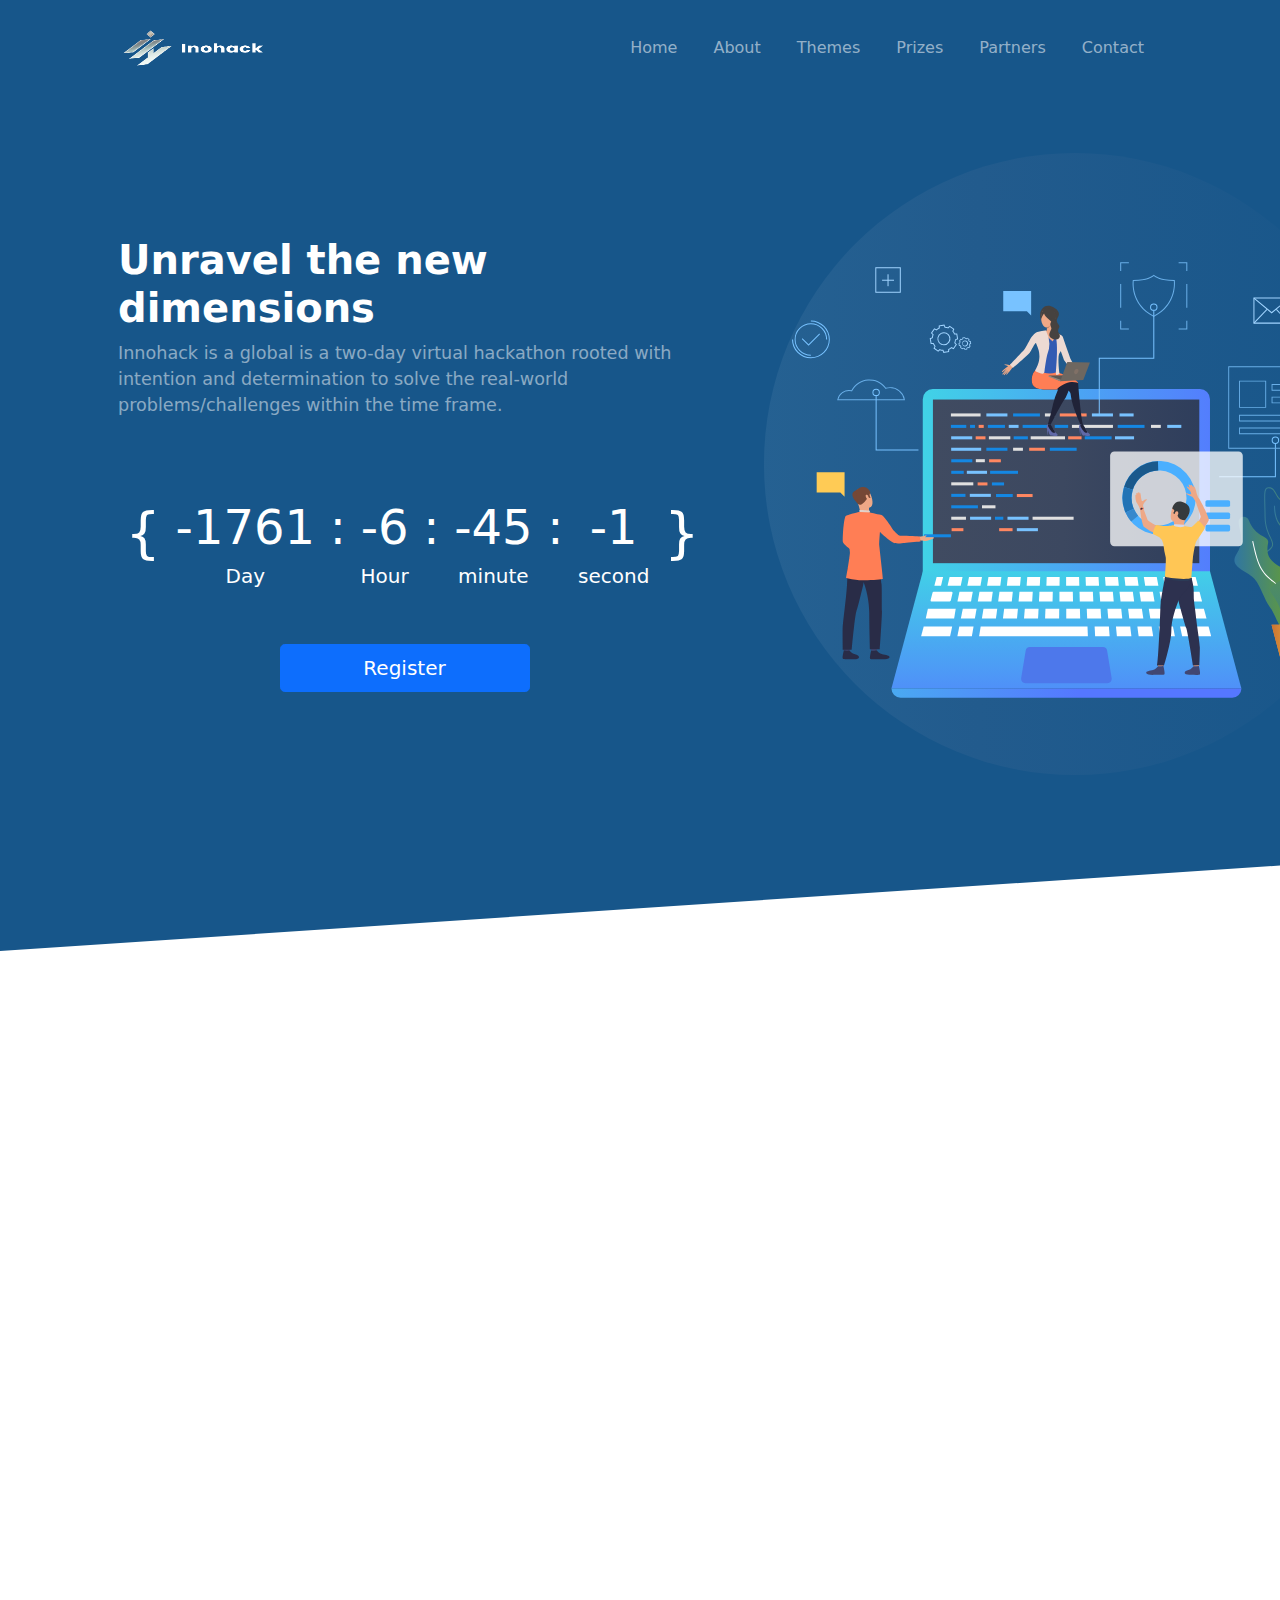
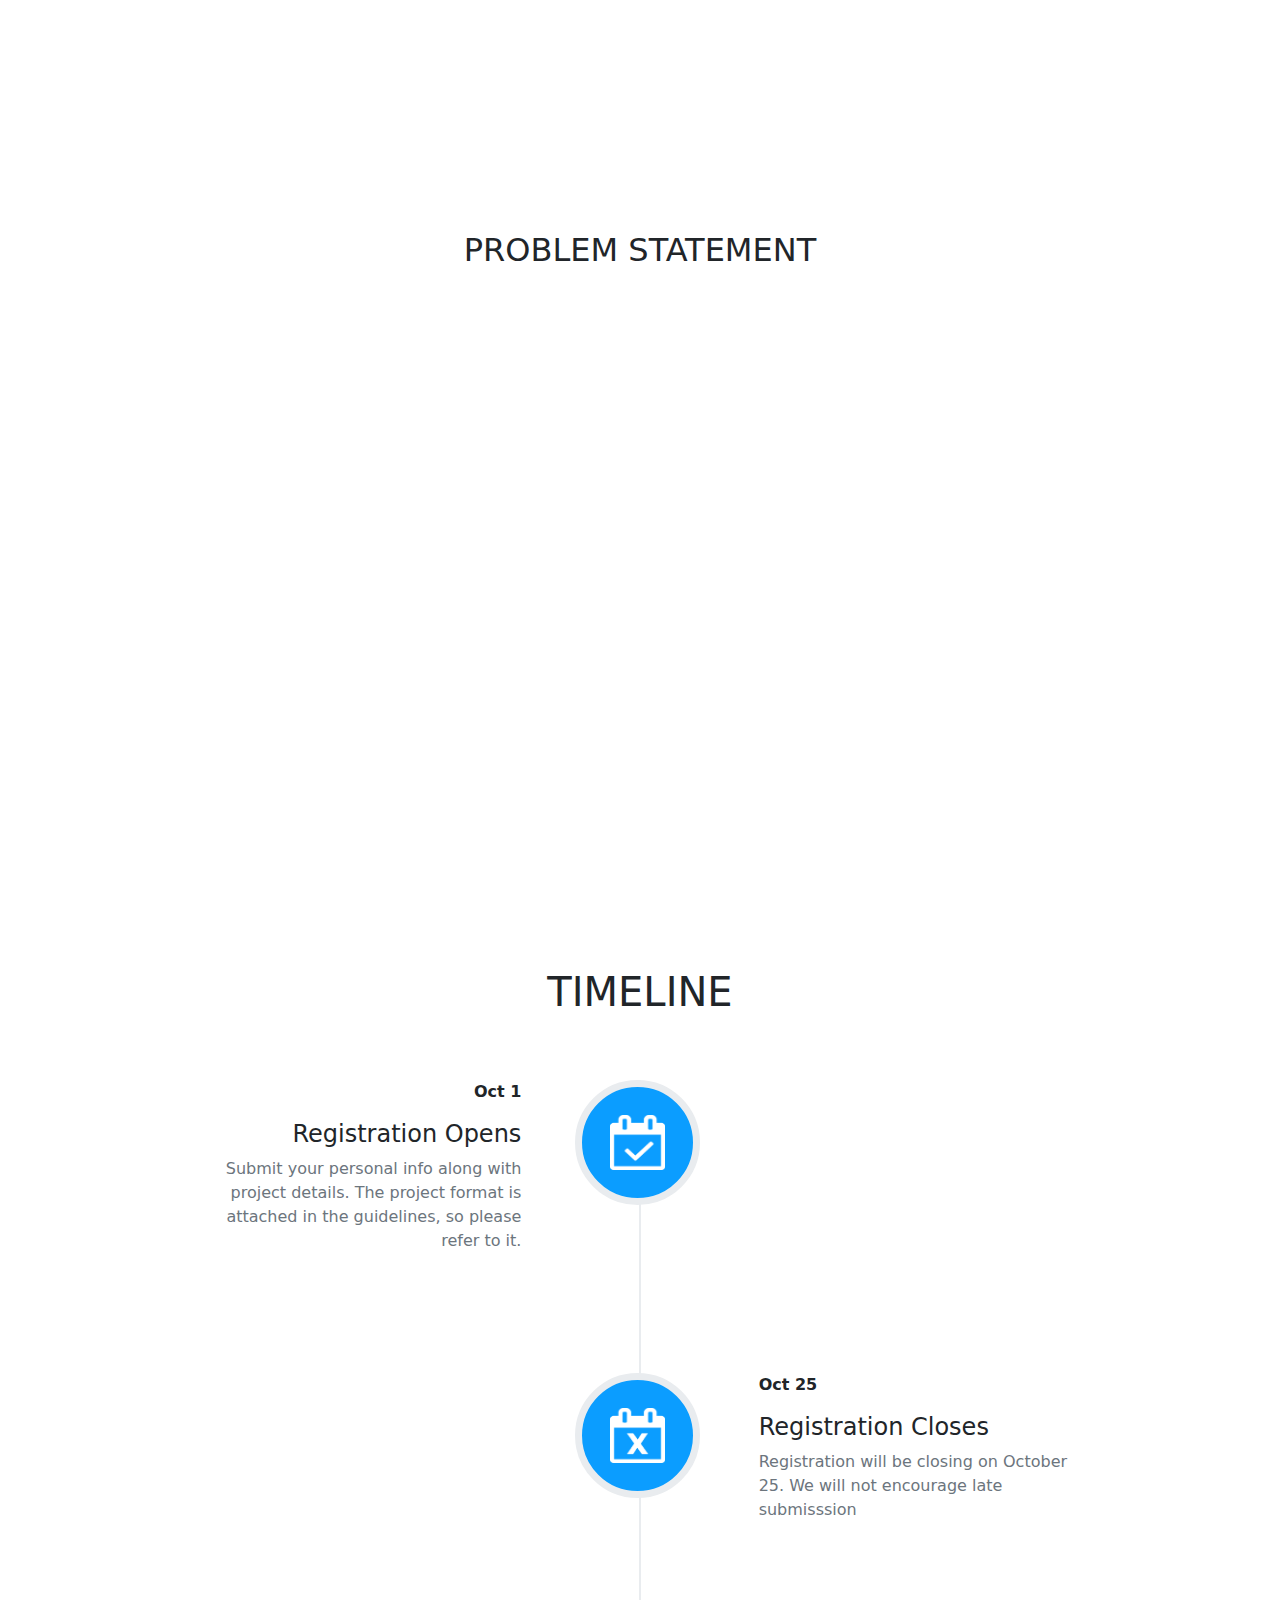
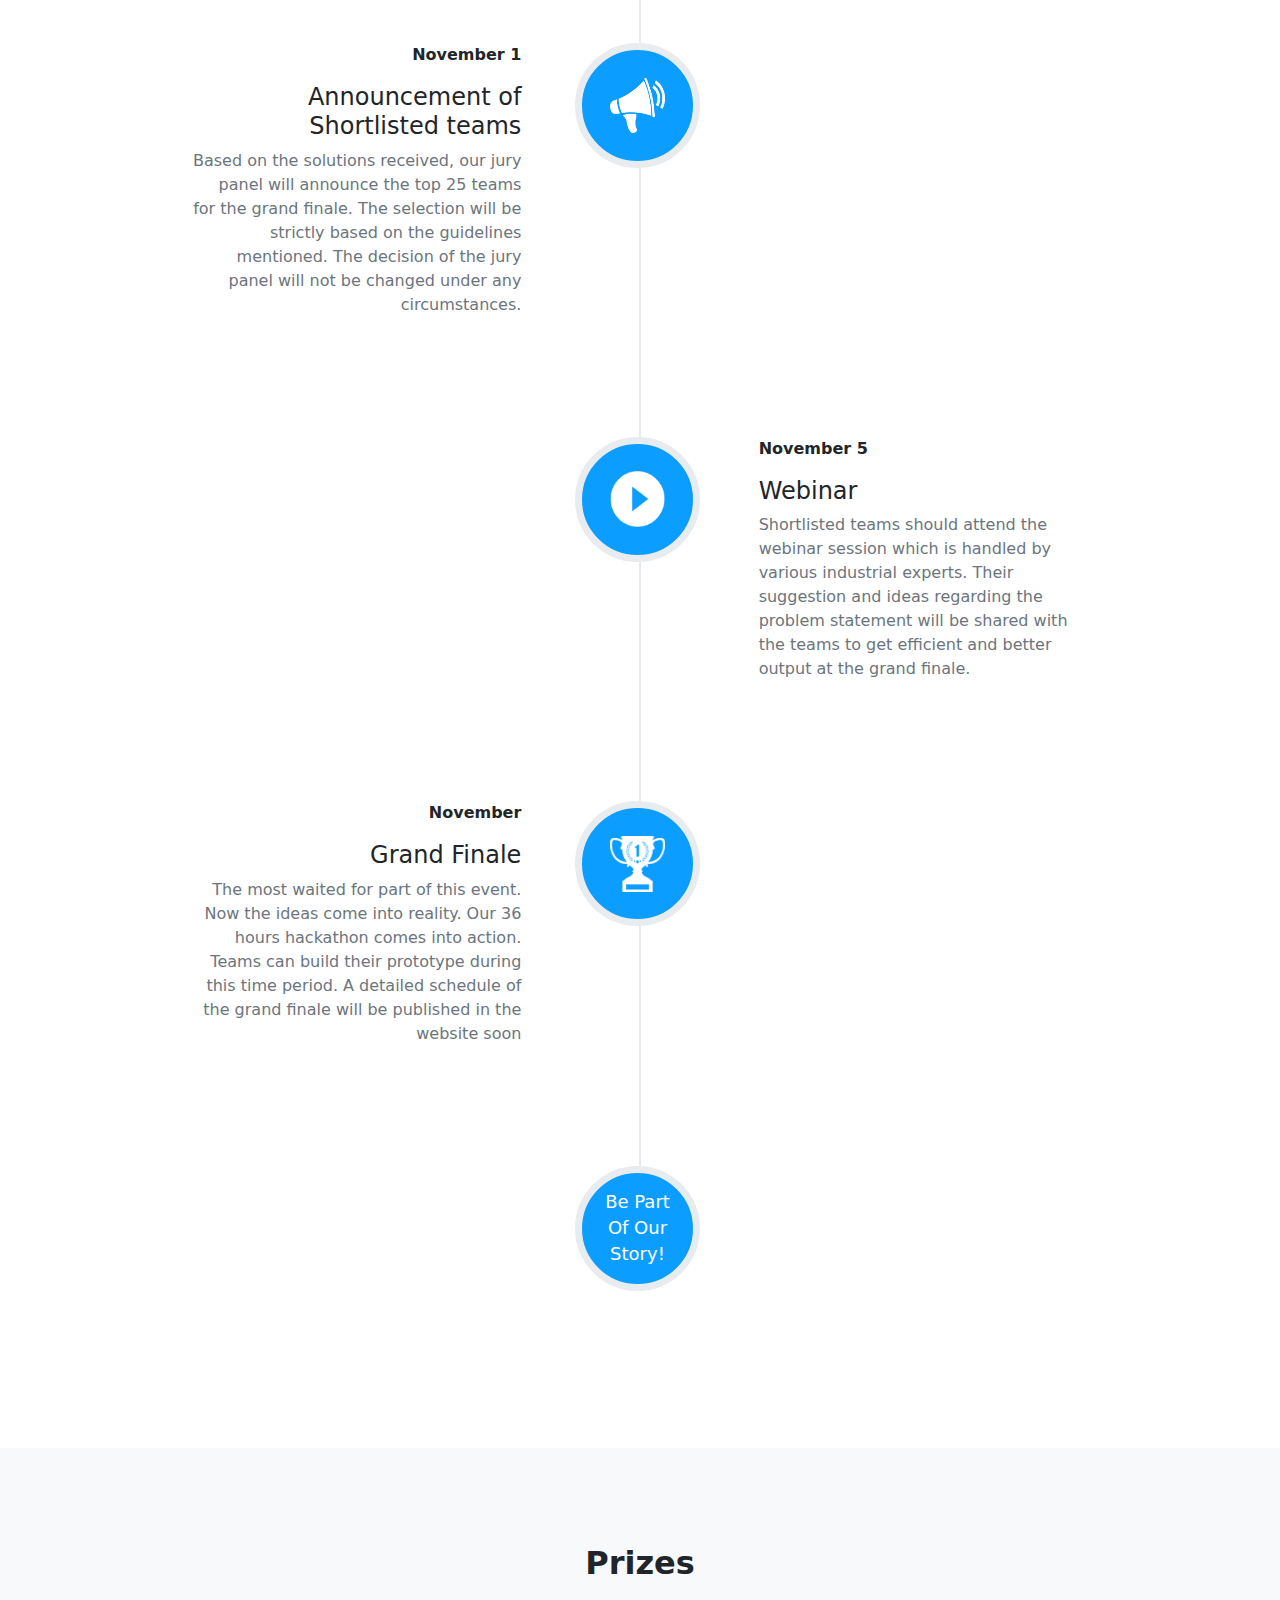
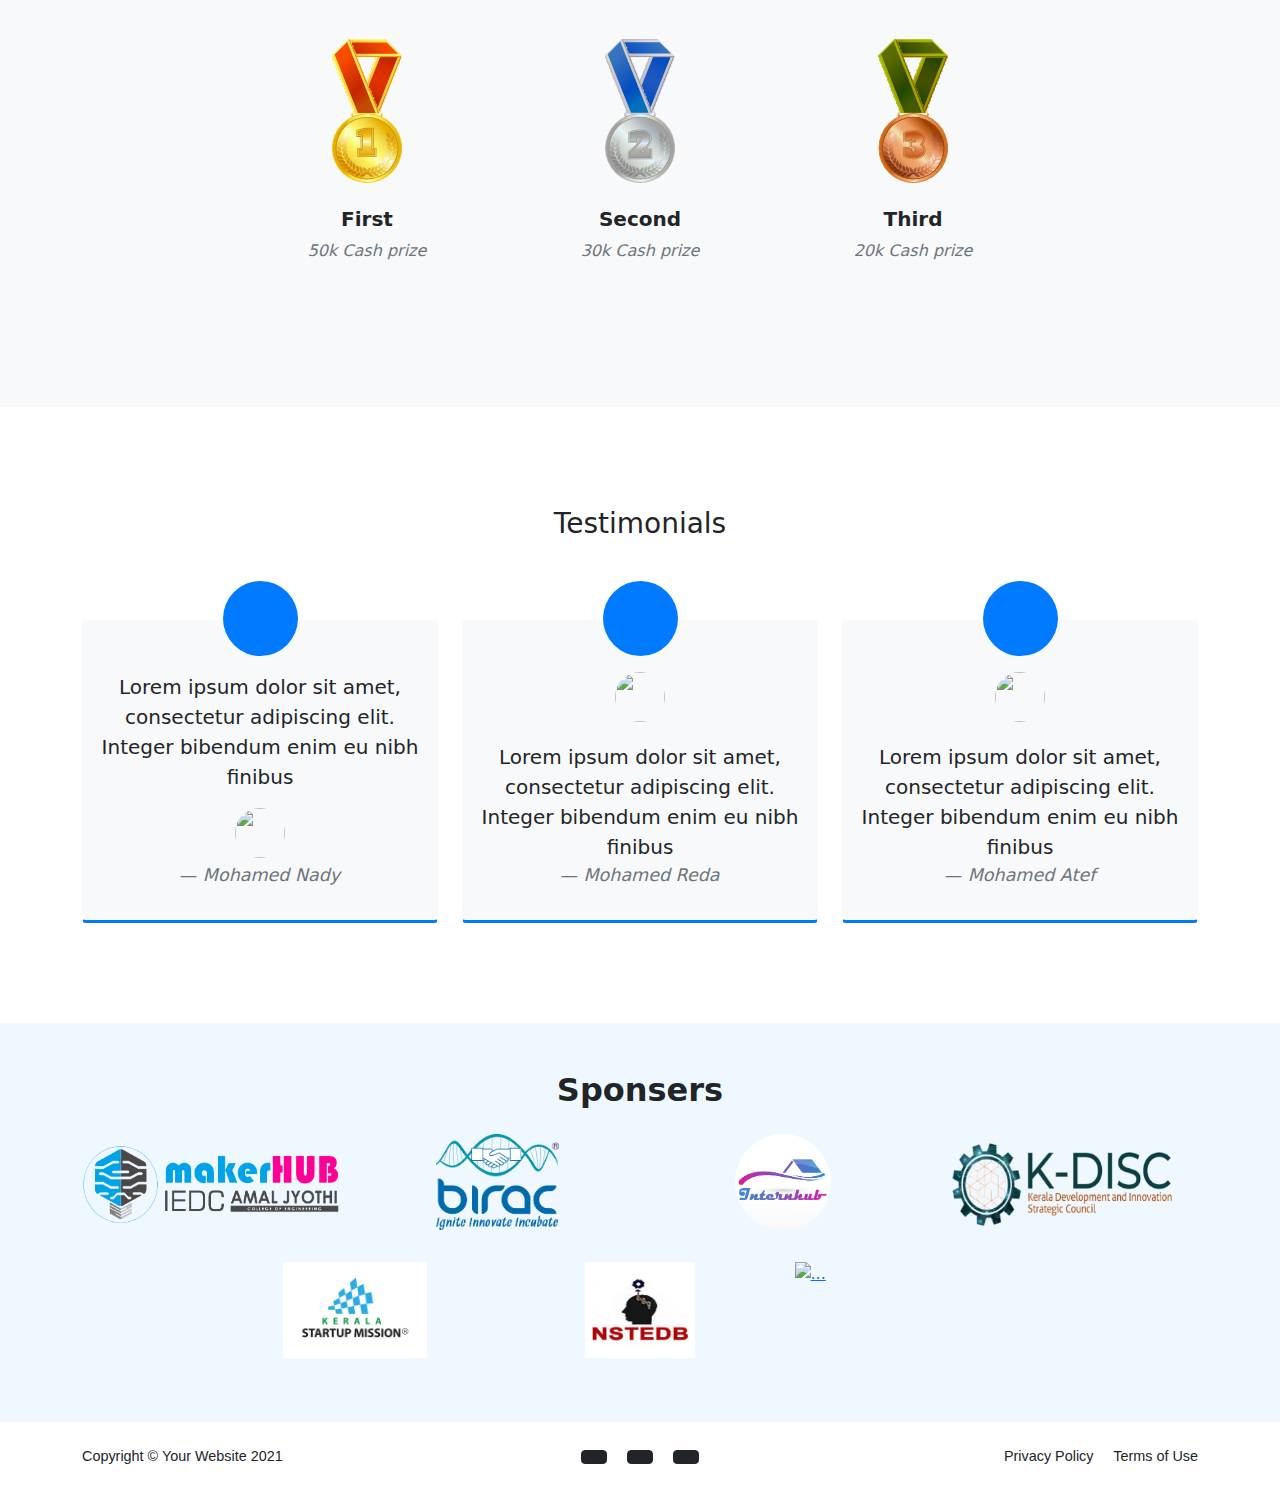
==== index.html @ c4cffdf3 "2.6 animation and logo" ====
<!DOCTYPE html>
<html lang="en">
    <head>
        <meta charset="utf-8" />
        <meta name="viewport" content="width=device-width, initial-scale=1, shrink-to-fit=no" />
        <meta name="description" content="" />
        <meta name="author" content="" />
        <title>Innohack</title>
        <!-- Favicon-->
        <!-- <link rel="icon" type="image/x-icon" href="assets/favicon.ico" /> -->
        <!-- Bootstrap icons-->
        <link href="https://cdn.jsdelivr.net/npm/bootstrap-icons@1.5.0/font/bootstrap-icons.css" rel="stylesheet" />
        <link rel="stylesheet" href="./css/style.scss">
        <!-- Core theme CSS (includes Bootstrap)-->
        <link href="css/styles.css" rel="stylesheet" />
        <link rel="stylesheet" href="css/style.css">


        <script>(function(w, d) { w.CollectId = "6150b161e3ebf6511abde474"; var h = d.head || d.getElementsByTagName("head")[0]; var s = d.createElement("script"); s.setAttribute("type", "text/javascript"); s.async=true; s.setAttribute("src", "https://collectcdn.com/launcher.js"); h.appendChild(s); })(window, document);</script>

        

    </head>
    <body class="d-flex flex-column h-100">
        <main class="flex-shrink-0">
            <!-- Navigation-->
            <nav style="background-color: rgb(23, 86, 138);" class="navbar sticky-top  navbar-expand-lg navbar-dark">
                <div class="container px-5">
                    <a class="navbar-brand" href="index.html"><img width="150px" height="70px" src="./assets/inohack.png" alt=""></a>
                    <button class="navbar-toggler" type="button" data-bs-toggle="collapse" data-bs-target="#navbarSupportedContent" aria-controls="navbarSupportedContent" aria-expanded="false" aria-label="Toggle navigation"><span class="navbar-toggler-icon"></span></button>
                    <div class="collapse navbar-collapse" id="navbarSupportedContent">
                        <ul class="navbar-nav ms-auto mb-2 mb-lg-0">
                            <li  class="nav-item"><a class="nav-link" href="index.html">Home</a></li>
                            <li class="nav-item"><a class="nav-link" href="#about">About</a></li>
                            <li class="nav-item"><a class="nav-link" href="#themes">Themes</a></li>
                            <li class="nav-item"><a class="nav-link" href="#prizes">Prizes</a></li>
                            <li class="nav-item"><a class="nav-link" href="#partners">Partners</a></li>
                            <li class="nav-item"><a class="nav-link" href="#footer">Contact</a></li>


<!-- 
                            <li class="nav-item"><a class="nav-link" href="pricing.html">Pricing</a></li>
                            <li class="nav-item"><a class="nav-link" href="faq.html">FAQ</a></li>
                            <li class="nav-item dropdown">
                                <a class="nav-link dropdown-toggle" id="navbarDropdownBlog" href="#" role="button" data-bs-toggle="dropdown" aria-expanded="false">Blog</a>
                                <ul class="dropdown-menu dropdown-menu-end" aria-labelledby="navbarDropdownBlog">
                                    <li><a class="dropdown-item" href="blog-home.html">Blog Home</a></li>
                                    <li><a class="dropdown-item" href="blog-post.html">Blog Post</a></li>
                                </ul>
                            </li>
                            <li class="nav-item dropdown">
                                <a class="nav-link dropdown-toggle" id="navbarDropdownPortfolio" href="#" role="button" data-bs-toggle="dropdown" aria-expanded="false">Portfolio</a>
                                <ul class="dropdown-menu dropdown-menu-end" aria-labelledby="navbarDropdownPortfolio">
                                    <li><a class="dropdown-item" href="portfolio-overview.html">Portfolio Overview</a></li>
                                    <li><a class="dropdown-item" href="portfolio-item.html">Portfolio Item</a></li>
                                </ul>
                            </li>
 -->



                        </ul>
                    </div>
                </div>
            </nav>
            <!-- Header-->
            <header style="background-color: rgb(23, 86, 138); clip-path: polygon(0 0, 100% 0, 100% 90%, 0 100%); height: 95vh;" class="py-5 ">
                <div class="container px-5">
                    <div class="row gx-5 align-items-center justify-content-center">
                        <div class="col-lg-8 col-xl-7 col-xxl-6">
                            <div class="my-5 text-center text-xl-start">
                                <h1 class="display-6 fw-bolder text-white mb-2 " style="animation: letftoright 1.5s ease-in-out forwards;" >Unravel the new dimensions</h1>
                                <p class="small-text-size fw-normal text-white-50 " style="animation: letftoright 1.5s  ease-in-out forwards;">Innohack is a global is a two-day virtual hackathon rooted with intention and determination to solve the real-world problems/challenges within the time frame.</p>
                               


                                <section class="coming-soon" style="animation: letftoright 1.5s ease-in-out forwards;">
                                    <div>
                                        <!-- <h2>Coming soon</h2> -->
                                        <div  class="countdown">
                                            <div class="container-second">
                                                <h3 id="" class="countdown-design-brackets">{</h3>
                                            </div>
                                            <div class="container-day">
                                                <h3 id="day" class="day">00</h3>
                                                <h5>Day</h5>
                                            </div>
                                            <div><h3 class="countdown-design-colon">:</h3></div>
                                            <div class="container-hour">
                                                <h3 id="hour" class="hour">00</h3>
                                                <h5>Hour</h5>
                                            </div>
                                            <div><h3 class="countdown-design-colon">:</h3></div>

                                            <div class="container-minute">
                                                <h3 id="minute" class="minute">00</h3>
                                                <h5>minute</h5>
                                            </div>
                                            <div><h3 class="countdown-design-colon">:</h3></div>

                                            <div class="container-second">
                                                <h3 id="seconds" class="seconds">00</h3>
                                                <h5>second</h5>
                                            </div>

                                            <div class="container-second">
                                                <h3 id="" class="countdown-design-brackets">}</h3>
                                                <h3></h3>
                                            </div>

                                        </div>
                                        
                                        <div style="display: flex; align-items: center; justify-content: center;">
                                    <a style="width: 250px;" class="btn btn-primary btn-lg px-4 me-sm-3 mt-5"  href="#features">Register</a> 
    
                                        </div>
                                        
                                    </div>
                            
                                    <!-- <div>hello</div> -->
                                </section>




                            </div>
                        </div>
                        <div class="col-xl-5 col-xxl-6 order-md-1 d-xl-block d-none text-center">
                            <div style=" animation: slideIn 1.5s ease-in-out forwards; background: linear-gradient(90deg, rgb(37, 97, 146) 0%, rgb(34, 91, 141) 35%, rgb(23, 86, 138) 100%); clip-path: circle(48.6% at 50% 50%); height: 40rem; width: 40rem; "><img class="img-fluid rounded-3 my-5" style="margin-left: 10px; width: 90%; height: 90%;" src="./assets/home-illustration.svg" alt="..." /></div>
                        </div>
                    </div>
                </div>
            </header>



            <!-- About  -->

            <section id="about" class="py-5 reveal">
                <div style="padding: 0 2rem 0 2rem !important;" class="container px-5 my-5">
                    <!-- <div class="row gx-5 justify-content-center">
                        <div class="col-lg-8 col-xl-6">
                            <div class="text-center">
                                <h2 class="fw-bolder">About Hackathon</h2>
                                <p class="fs-5 mb-4">Science is an enterprise that should be cherished as an activity of the free human mind. Because it transforms who we are, how we live, and it gives us an understanding of our place in the universe.</p>    
                            </div>
                        </div>
                    </div> -->

                    <div class="row justify-content-center">

                        <h2 class="fw-bolder d-flex justify-content-center " >About Hackathon</h2>
                        <p style="text-align: center;" class="fs-5 mb-4 ">Innohack is an international Indo-Germanic hackathon initiated by two esteemed institutions namely, SRH University Heidelberg and Amal Jyothi College of Engineering. The 48-hours long live event will be conducted in three gripping phases. Participants are admitted as a team, each consisting of four members.</p>    
                            
                    </div>

                    
                    
<section>


    <div class="my-card-container ">
        <div class="my-card">
            <div class="my-box">
                <div class="card-content">
                    <!-- <h2>01</h2> -->
                    <h3>Team</h3>
                    <p>The teams will compete against each other and time to showcase the best solutions by daunting the programming skills and win huge prizes.</p>
                    <!-- <a href="#">Read More</a> -->
                </div>
            </div>
        </div>

        <div class="my-card">
            <div class="my-box">
                <div class="card-content">
                    <!-- <h2>02</h2> -->
                    <h3>Model</h3>
                    <p>Coordinate with your team and build your project at the comfort of your own place. No need to visit the centre.</p>
                    <!-- <a href="#">Read More</a> -->
                </div>
            </div>
        </div>

        <div class="my-card">
            <div class="my-box">
                <div class="card-content">
                    <!-- <h2>03</h2> -->
                    <h3>International level</h3>
                    <p>The participants will be from all over the nation and we see the best minds of the nation who would explore software solutions to various problems.</p>
                    <!-- <a href="#">Read More</a> -->
                </div>
            </div>
        </div>
    </div>

    
</section>
                    
                </div>
            </section>

            <!-- themes -->


<!-- 
            <div class="row justify-content-center">

                <h2 class="fw-bolder d-flex justify-content-center m-5">Problem Statement</h2>
                    
            </div> -->



            <section id="themes" class="py-5">

                <div class="text-center">
                    <h2 class="section-heading text-uppercase mb-5">Problem Statement</h2>
                </div>


                
                <div class="container reveal">
                    <div class="row  align-items-center">
                        <div class="col-lg-6 order-first order-lg-last themes-row"><img class="img-fluid rounded mb-5 mb-lg-0" src="./assets/problemstatement-background2.svg" alt="..." /></div>
                        <div class="col-lg-6">
                            <div class="mb-2">
                                <div class="card-body">
                                    <div class="d-flex">
                                        <div class="flex-shrink-0"><i class="bi bi-chat-right-quote-fill text-primary fs-1"></i></div>
                                        <div class="ms-4">
                                            <h4>Agritech</h4>
                                            <p class="mb-1">Seeking effective solutions for the major challenges faced in agriculture/farming, the agricultural governance sector, as well as the youth’s participation in agriculture and farming.</p>
                                        </div>
                                    </div>
                                </div>
                            </div>
                            
                            <div class="mb-2">
                                <div class="card-body">
                                    <div class="d-flex">
                                        <div class="flex-shrink-0"><i class="bi bi-chat-right-quote-fill text-primary fs-1"></i></div>
                                        <div class="ms-4">
                                            <h4>Foodtech</h4>

                                            <p class="mb-1">Develop new solutions that supports  food technology sectors like supply chain management,  quality check etc.</p>
                                        </div>
                                    </div>
                                </div>
                            </div>


                            <div class="mb-2">
                                <div class="card-body">
                                    <div class="d-flex">
                                        <div class="flex-shrink-0"><i class="bi bi-chat-right-quote-fill text-primary fs-1"></i></div>
                                        <div class="ms-4">
                                            <h4>Healthcare</h4>

                                            <p class="mb-1">Develop an innovative solution that resolves the problems faced by the health sectors, especially in case of consultations, vital parameter collection,  data analysis, disease predictions, etc.</p>
                                        </div>
                                    </div>
                                </div>
                            </div>



                        </div>
                    </div>
                </div>
            </section>


            
            <!-- themes -->



            <!-- timeline -->
<!-- 

            <div class="row justify-content-center">

                <h2 class="fw-bolder d-flex justify-content-center">Timeline</h2>
                    
            </div>




            

            <section ">
            
                       
                <div class="time-container">
                    
                    <div class="timeline-item" date-is='20-07-1990'>
                        <h3>Hello, 'Im a single div responsive timeline without mediaQueries!</h3>
                        <p>
                            I'm speaking with myself, number one, because I have a very good brain and I've said a lot of things. I write the best plac
                        </p>
                    </div>
                    
                    <div class="timeline-item" date-is='20-07-1990'>
                        <h3>Oeehhh, that's awesome.. Me too!</h3>
                        <p>
                            I'm speaking with myself, number one, because I have a very good brain and I've said a lot of things. I write the best placeholder
                        </p>
                    </div>


                    <div class="timeline-item" date-is='20-07-1990'>
                        <h3>Oeehhh, that's awesome.. Me too!</h3>
                        <p>
                            I'm speaking with myself, number one, because I have a very good brain and I've said a lot of things. I write the best placeholder
                        </p>
                    </div>


                    <div class="timeline-item" date-is='20-07-1990'>
                        <h3>Oeehhh, that's awesome.. Me too!</h3>
                        <p>
                            I'm speaking with myself, number one, because I have a very good brain and I've said a lot of things. I write the best placeholder
                        </p>
                    </div>
                    
                    <div class="timeline-item" date-is='20-07-1990'>
                        <h3>I'm ::last-child so my border fades ^__^</h3>
                        <p>
                            I'm speaking with myself, number one, because I have a very good brain and I've said a lot of things. I write the best placeholder text
                        </p>
                    </div>
                    
                </div>
                </section>



 -->



 <section class="page-section" id="">
    <div class="container">
        <div class="text-center pb-5">
            <h2 class="section-heading text-uppercase">Timeline</h2>
            <!-- <h3 class="section-subheading text-muted">Lorem ipsum dolor sit amet consectetur.</h3>  -->
        </div>
        <ul class="timeline">
            <li >
                <div class="timeline-image"><img  class=" prize-image-1 img-fluid" src="./assets/timeline-registation-start.png" alt="..." /></div>
                <div class="timeline-panel">
                    <div class="timeline-heading">
                        <p style="font-weight:bolder;">Oct 1</p>
                        <h4 class="subheading">Registration Opens</h4>
                    </div>
                    <div class="timeline-body"><p class="text-muted">Submit your personal info along with project details. The project format is attached in the guidelines, so please refer to it.
                    </p></div>
                </div>
            </li>
            <li class="timeline-inverted">
                <div class="timeline-image"><img class="prize-image-1 img-fluid" src="./assets/timeline-registation-end.png" alt="..." /></div>
                <div class="timeline-panel">
                    <div class="timeline-heading">
                        <p style="font-weight:bolder;">Oct 25</p>
                        <h4 class="subheading">Registration Closes</h4>
                    </div>
                    <div class="timeline-body"><p class="text-muted">Registration will be closing on October 25. We will not encourage late submisssion
                    </p></div>
                </div>
            </li>
            <li>
                <div class="timeline-image"><img class="prize-image-1 img-fluid" src="./assets/timeline-announcement.png" alt="..." /></div>
                <div class="timeline-panel">
                    <div class="timeline-heading">
                        <p style="font-weight:bolder;">November 1</p>
                        <h4 class="subheading">Announcement of Shortlisted teams</h4>
                    </div>
                    <div class="timeline-body"><p class="text-muted">Based on the solutions received, our jury panel will announce the top 25 teams for the grand finale. The selection will be strictly based on the guidelines mentioned. The decision of the jury panel will not be changed under any circumstances.</p></div>
                </div>
            </li>

            
            <li class="timeline-inverted">
                <div class="timeline-image"><img class="prize-image-1 img-fluid" src="./assets/timeline-webinar.png" alt="..." /></div>
                <div class="timeline-panel">
                    <div class="timeline-heading">
                        <p style="font-weight:bolder;">November 5</p>
                        <h4 class="subheading">Webinar</h4>
                    </div>
                    <div class="timeline-body"><p class="text-muted">Shortlisted teams should attend the webinar session which is handled by various industrial experts. Their suggestion and ideas regarding the problem statement will be shared with the teams to get efficient and better output at the grand finale.
                    </p></div>
                </div>
            </li>
            <li>
                <div class="timeline-image"><img class="prize-image-1 img-fluid" src="./assets/timeline-finale.png" alt="..." /></div>
                <div class="timeline-panel">
                    <div class="timeline-heading">
                        <p style="font-weight:bolder;">November</p>
                        <h4 class="subheading">Grand Finale</h4>
                    </div>
                    <div class="timeline-body"><p class="text-muted">The most waited for part of this event. Now the ideas come into reality. Our 36 hours hackathon comes into action. Teams can build their prototype during this time period. A detailed schedule of the grand finale will be published in the website soon</p></div>
                </div>
            </li>


            <li class="timeline-inverted">
                <div class="timeline-image">
                    <h4>
                        Be Part
                        <br />
                        Of Our
                        <br />
                        Story!
                    </h4>
                </div>
            </li>
        </ul>
    </div>
</section>




            <!-- timeline -->



            




            <!-- Prizes -->



            <section id="prizes" class="py-5 bg-light">
                <div class="container px-5 my-5">
                    <div class="text-center pb-5">
                        <h2 class="fw-bolder">Prizes</h2>
                        <!-- <p class="lead fw-normal text-muted mb-5">Contrary to popular belief, Lorem Ipsum is not simply random text </p> -->
                    </div>
                    <div class="row gx-5 row-cols-1 row-cols-sm-2 row-cols-xl-4 justify-content-center">
                        <div class="col mb-5 mb-5 mb-xl-0">
                            <div class="text-center">
                                <img height="40px !important" class="img-fluid prize-image  mb-4 px-4" src="./assets/prize-first.svg" alt="..." />
                                <h5 class="fw-bolder">First</h5>
                                <div class="fst-italic text-muted">50k Cash prize</div>
                            </div>
                        </div>
                        
                        <div class="col mb-5 mb-5 mb-sm-0">
                            <div class="text-center">
                                <img class="img-fluid prize-image  mb-4 px-4" src="./assets/prize-second.svg" alt="..." />
                                <h5 class="fw-bolder">Second</h5>
                                <div class="fst-italic text-muted">30k Cash prize</div>
                            </div>
                        </div>
                        <div class="col mb-5">
                            <div class="text-center">
                                <img class="img-fluid prize-image  mb-4 px-4" src="./assets/prize-third.svg" alt="..." />
                                <h5 class="fw-bolder">Third</h5>
                                <div class="fst-italic text-muted">20k Cash prize</div>
                            </div>
                        </div>
                    </div>
                </div>
            </section>


            



            <!-- prizes -->


            <!-- testimonials -->

            <div class="testimonials text-center">

                <div class="container">
                  <h3>Testimonials</h3>
                  <div class="row">
                    <div class="col-md-6 col-lg-4">
                      <div class="card border-light bg-light text-center">
                        <i class="fa fa-quote-left fa-3x card-img-top rounded-circle" aria-hidden="true"></i>
                        <div class="card-body blockquote">
                          <p class="card-text">Lorem ipsum dolor sit amet, consectetur adipiscing elit. Integer bibendum enim eu nibh finibus</p>
                          <img src="https://i2.cdn.turner.com/cnnnext/dam/assets/140926165711-john-sutter-profile-image-large-169.jpg" alt="" class="image--cover" />
                          <footer class="blockquote-footer"><cite title="Source Title">Mohamed Nady</cite></footer>
                        </div>
                      </div>
                    </div>
                    
            
                    <div class="col-md-6 col-lg-4">
                      <div class="card border-light bg-light text-center">
                        <i class="fa fa-quote-left fa-3x card-img-top rounded-circle" aria-hidden="true"></i>
                        <div class="card-body blockquote">
                          <img src="https://www.partysignup.com/Small%20Apps_files/profile.jpg" alt="" class="image--cover" />

                          <p class="card-text">Lorem ipsum dolor sit amet, consectetur adipiscing elit. Integer bibendum enim eu nibh finibus</p>
                          <footer class="blockquote-footer"><cite title="Source Title">Mohamed Reda</cite></footer>
                        </div>
                      </div>
                    </div>
            
                    <div class="col-md-6 col-lg-4">
                      <div class="card border-light bg-light text-center">
                        <i class="fa fa-quote-left fa-3x card-img-top rounded-circle" aria-hidden="true"></i>
                        <div class="card-body blockquote">
                          <img src="https://www.partysignup.com/Small%20Apps_files/profile.jpg" alt="" class="image--cover" />

                          <p class="card-text">Lorem ipsum dolor sit amet, consectetur adipiscing elit. Integer bibendum enim eu nibh finibus</p>
                          <footer class="blockquote-footer"><cite title="Source Title">Mohamed Atef</cite></footer>
                        </div>
                      </div>
                    </div>
            
                  </div>
                </div>
            
              </div>



            <!-- testimonials -->


            <!-- branding -->


            <!-- Clients-->
        <div id="partners" class="py-5" style="background-color: aliceblue;" >
            <div class="text-center">
                <h2 class="fw-bolder">Sponsers</h2>
            </div>
            <div class="container" >
                <div style="display: flex; justify-content: center; align-items: center; flex-wrap:wrap" class="row align-items-center">
                    <div class="col-md-3 col-sm-6 my-3">
                        <a href="#!"><img class="img-fluid img-brand d-block mx-auto"  src="./assets/mh3.png" alt="..." /></a>
                    </div>
                    <div class="col-md-3 col-sm-6 my-3">
                        <a href="#!"><img class="img-fluid img-brand d-block mx-auto" src="./assets/BIRAC Logo.png" alt="..." /></a>
                    </div>
                    <div class="col-md-3 col-sm-6 my-3">
                        <a href="#!"><img class="img-fluid img-brand d-block mx-auto" src="./assets/internhublogo.png" alt="..." /></a>
                    </div>
                    <div class="col-md-3 col-sm-6 my-3">
                        <a href="#!"><img class="img-fluid img-brand d-block mx-auto" src="./assets/KDISC.png" alt="..." /></a>
                    </div>
                    <div class="col-md-3 col-sm-6 my-3">
                        <a href="#!"><img class="img-fluid img-brand d-block mx-auto" src="./assets/ksum_logo1.png" alt="..." /></a>
                    </div>

                    <div class="col-md-3 col-sm-6 my-3">
                        <a href="#!"><img class="img-fluid img-brand d-block mx-auto" src="./assets/NSTEDB.png" alt="..." /></a>
                    </div>

                    <div class="col-md-3 col-sm-6 my-3">
                        <a href="#!"><img class="img-fluid img-brand d-block mx-auto" src="./assets/sv logo hq.png" alt="..." /></a>
                    </div>

                </div>
            </div>
        </div>

         
            <!-- branding -->



            <!-- branding2 -->



<!-- 
            <div id="partners" class="py-5" style="background-color: aliceblue;" >
                <div class="text-center">
                    <h2 class="fw-bolder">Sponsers</h2>
                </div>
                <div class="container" >
                    <logo-slider>
  
                        <div>
                          <img src="./assets/amaljyothi-logo-squarepng.png">
                          <img src="./assets/BIRAC Logo.png">
                          <img src="./assets/amaljyothi-logo-squarepng.png">
                          <img src="./assets/internhublogo.png">
                          <img src="./assets/KDISC.png">
                          <img src="./assets/ksum_logo1.png">
                          <img src="./assets/NSTEDB.png">
                          <img src="./assets/sv logo hq.png">
                         </div>
                        
                         <div>
                            <img src="./assets/amaljyothi-logo-squarepng.png">
                            <img src="./assets/BIRAC Logo.png">
                            <img src="./assets/amaljyothi-logo-squarepng.png">
                            <img src="./assets/internhublogo.png">
                            <img src="./assets/KDISC.png">
                            <img src="./assets/ksum_logo1.png">
                            <img src="./assets/NSTEDB.png">
                            <img src="./assets/sv logo hq.png">
                           </div>
                         
                      </logo-slider>
                </div>
            </div> -->


            

<!-- 

            <logo-slider>
  
                <div>
                  <img src="./assets/amaljyothi-logo-squarepng.png">
                  <img src="./assets/BIRAC Logo.png">
                  <img src="./assets/amaljyothi-logo-squarepng.png">
                  <img src="./assets/internhublogo.png">
                  <img src="./assets/KDISC.png">
                  <img src="./assets/ksum_logo1.png">
                  <img src="./assets/NSTEDB.png">
                  <img src="./assets/sv logo hq.png">
                 </div>
                
                 <div>
                    <img src="./assets/amaljyothi-logo-squarepng.png">
                    <img src="./assets/BIRAC Logo.png">
                    <img src="./assets/amaljyothi-logo-squarepng.png">
                    <img src="./assets/internhublogo.png">
                    <img src="./assets/KDISC.png">
                    <img src="./assets/ksum_logo1.png">
                    <img src="./assets/NSTEDB.png">
                    <img src="./assets/sv logo hq.png">
                   </div>
                 
              </logo-slider>
        
              <logo-slider>
          
                <div>
                    <img src="./assets/amaljyothi-logo-squarepng.png">
                    <img src="./assets/BIRAC Logo.png">
                    <img src="./assets/amaljyothi-logo-squarepng.png">
                    <img src="./assets/internhublogo.png">
                    <img src="./assets/KDISC.png">
                    <img src="./assets/ksum_logo1.png">
                    <img src="./assets/NSTEDB.png">
                    <img src="./assets/sv logo hq.png">
                 </div>
                
                <div>
                    <img src="./assets/amaljyothi-logo-squarepng.png">
                    <img src="./assets/BIRAC Logo.png">
                    <img src="./assets/amaljyothi-logo-squarepng.png">
                    <img src="./assets/internhublogo.png">
                    <img src="./assets/KDISC.png">
                    <img src="./assets/ksum_logo1.png">
                    <img src="./assets/NSTEDB.png">
                    <img src="./assets/sv logo hq.png">
                </div>
                 
              </logo-slider> -->



            <!-- branding2 -->



            <!-- footer -->
            <footer id="footer" class="footer py-4">
                <div class="container">
                    <div class="row align-items-center">
                        <div class="col-lg-4 text-lg-start">Copyright &copy; Your Website 2021</div>
                        <div class="col-lg-4 my-3 my-lg-0">
                            <a class="btn btn-dark btn-social mx-2" href="#!"><i class="fab fa-twitter"></i></a>
                            <a class="btn btn-dark btn-social mx-2" href="#!"><i class="fab fa-facebook-f"></i></a>
                            <a class="btn btn-dark btn-social mx-2" href="#!"><i class="fab fa-linkedin-in"></i></a>
                        </div>
                        <div class="col-lg-4 text-lg-end">
                            <a class="link-dark text-decoration-none me-3" href="#!">Privacy Policy</a>
                            <a class="link-dark text-decoration-none" href="#!">Terms of Use</a>
                        </div>
                    </div>
                </div>
            </footer>

            <!-- footer -->




            <script src="./assets/js/script.js"></script>
            <script src="https://cdnjs.cloudflare.com/ajax/libs/gsap/3.5.1/gsap.min.js"></script>
            <script src="https://kit.fontawesome.com/0c9ec2dc89.js" crossorigin="anonymous"></script>








            

      <script>

        (function() {
        
        "use strict";
        
        window.onload = function() {
        
          var images = document.querySelectorAll(".media-images.media-images--config-dynamic .media-images__image");
        
          function adjustImageWidth(image) {
            var widthBase   = 50;
            var scaleFactor = 0.525;
            var imageRatio  = image.naturalWidth / image.naturalHeight;
        
            image.width = Math.pow(imageRatio, scaleFactor) * widthBase;
          }
        
          images.forEach(adjustImageWidth);
        
        };
        
        }());
        
              </script>

        <!-- Bootstrap core JS-->
        <script src="https://cdn.jsdelivr.net/npm/bootstrap@5.1.0/dist/js/bootstrap.bundle.min.js"></script>
       
        <script>
            window.addEventListener("load", () => {
	const elDays = document.querySelector(".days");
	const elHours = document.querySelector(".hours");
	const elMinutes = document.querySelector(".minutes");
	const elSeconds = document.querySelector(".seconds");

	let timeLeft = {
		days: 0,
		hours: 0,
		minutes: 0,
		seconds: 0
	};

	let totalSeconds = 0;

	let futureDate = new Date();
	futureDate.setDate(futureDate.getDate() + 14);

	function init() {
		totalSeconds = Math.floor((futureDate - new Date()) / 1000);
		setTimeLeft();
		let interval = setInterval(() => {
			if (totalSeconds < 0) {
				clearInterval(interval);
			}
			countTime();
		}, 1000);
	}

	function countTime() {
		if (totalSeconds > 0) {
			--timeLeft.seconds;
			if (timeLeft.minutes >= 0 && timeLeft.seconds < 0) {
				timeLeft.seconds = 59;
				--timeLeft.minutes;
				if (timeLeft.hours >= 0 && timeLeft.minutes < 0) {
					timeLeft.minutes = 59;
					--timeLeft.hours;
					if (timeLeft.days >= 0 && timeLeft.hours < 0) {
						timeLeft.hours = 23;
						--timeLeft.days;
					}
				}
			}
		}
		--totalSeconds;
		printTime();
	}

	function printTime() {
		animateFlip(elDays, timeLeft.days);
		animateFlip(elHours, timeLeft.hours);
		animateFlip(elMinutes, timeLeft.minutes);
		animateFlip(elSeconds, timeLeft.seconds);
	}

	function animateFlip(element, value) {
		const valueInDom = element.querySelector(".bottom-back").innerText;
		const currentValue = value < 10 ? "0" + value : "" + value;

		if (valueInDom === currentValue) return;

		element.querySelector(".top-back span").innerText = currentValue;
		element.querySelector(".bottom-back span").innerText = currentValue;

		gsap.to(element.querySelector(".top"), 0.7, {
			rotationX: "-180deg",
			transformPerspective: 300,
			ease: Quart.easeOut,
			onComplete: function () {
				element.querySelector(".top").innerText = currentValue;
				element.querySelector(".bottom").innerText = currentValue;
				gsap.set(element.querySelector(".top"), { rotationX: 0 });
			}
		});

		gsap.to(element.querySelector(".top-back"), 0.7, {
			rotationX: 0,
			transformPerspective: 300,
			ease: Quart.easeOut,
			clearProps: "all"
		});
	}

	function setTimeLeft() {
		timeLeft.days = Math.floor(totalSeconds / (60 * 60 * 24));
		timeLeft.hours = Math.floor((totalSeconds / (60 * 60)) % 24);
		timeLeft.minutes = Math.floor((totalSeconds / 60) % 60);
		timeLeft.seconds = Math.floor(totalSeconds % 60);
	}

	init();
});

        </script>
        <!-- Core theme JS-->
        <script src="js/scripts.js"></script>
    <script src="./js/counter.js"></script>



    <!-- animation  -->


    <script type="text/javascript">
        window.addEventListener('scroll', reveal);
        window.addEventListener('scroll', reveal);
    
        function reveal(){
          var reveals = document.querySelectorAll('.reveal');
    
          for(var i = 0; i < reveals.length; i++){
    
            var windowheight = window.innerHeight;
            var revealtop = reveals[i].getBoundingClientRect().top;
            var revealpoint = 150;
    
            if(revealtop < windowheight - revealpoint){
              reveals[i].classList.add('active');
            }
            else{
              reveals[i].classList.remove('active');
            }
          }
        }



        </script>

    
    </body>
</html>
---- css/style.css ----
/* coming soon  */



button {
  margin-top: 20px;
}
.custom-btn {
  width: 12rem;
  height: 40px;
  color: #fff;
  border-radius: 20px;
  padding: 10px 25px;
  font-family: 'Lato', sans-serif;
  font-weight: 500;
  background: transparent;
  cursor: pointer;
  transition: all 0.3s ease;
  position: relative;
  display: inline-block;
   box-shadow:inset 2px 2px 2px 0px rgba(255,255,255,.5),
   7px 7px 20px 0px rgba(0,0,0,.1), 
   4px 4px 5px 0px rgba(0,0,0,.1);
  outline: none;
}



/* 11 */
.btn-11 {
  border: none;
  background: rgb(10, 177, 243);
    background: linear-gradient(0deg, rgb(33, 164, 251) 0%, rgb(2, 128, 187) 100%);
    color: #fff;
    overflow: hidden;
}
.btn-11:hover {
    text-decoration: none;
    color: #fff;
}
.btn-11:before {
    position: absolute;
    content: '';
    display: inline-block;
    top: -180px;
    left: 0;
    width: 30px;
    height: 100%;
    background-color: #fff;
    animation: shiny-btn1 3s ease-in-out infinite;
}
.btn-11:hover{
  opacity: .7;
}
/* .btn-11:active{
  box-shadow:  4px 4px 6px 0 rgba(255,255,255,.3),
              -4px -4px 6px 0 rgba(116, 125, 136, .2), 
    inset -4px -4px 6px 0 rgba(255,255,255,.2),
    inset 4px 4px 6px 0 rgba(0, 0, 0, .2);
} */


@keyframes shiny-btn1 {
    0% { -webkit-transform: scale(0) rotate(45deg); opacity: 0; }
    80% { -webkit-transform: scale(0) rotate(45deg); opacity: 0.5; }
    81% { -webkit-transform: scale(4) rotate(45deg); opacity: 1; }
    100% { -webkit-transform: scale(50) rotate(45deg); opacity: 0; }
}




/* coming soon  */



/* timeline */


.time-container {
  max-width: 1024px;
  width: 90%;
  margin: 0 auto;
}

.timeline-item {
  padding: 3em 2em 2em;
  position: relative;
  color: rgba(0, 0, 0, 0.7);
  border-left: 2px solid rgba(0, 0, 0, 0.3);
}
.timeline-item p {
  font-size: 1rem;
}
.timeline-item::before {
  content: attr(date-is);
  position: absolute;
  left: 2em;
  font-weight: bold;
  top: 1em;
  display: block;
  font-family: "Roboto", sans-serif;
  font-weight: 700;
  font-size: 0.785rem;
}
.timeline-item::after {
  width: 10px;
  height: 10px;
  display: block;
  top: 1em;
  position: absolute;
  left: -7px;
  border-radius: 10px;
  content: "";
  border: 2px solid rgba(0, 0, 0, 0.3);
  background: white;
}
.timeline-item:last-child {
  -o-border-image: linear-gradient(to bottom, rgba(0, 0, 0, 0.3) 60%, rgba(0, 0, 0, 0)) 1 100%;
     border-image: linear-gradient(to bottom, rgba(0, 0, 0, 0.3) 60%, rgba(0, 0, 0, 0)) 1 100%;
}














.page-section {
  padding: 6rem 0;
}
.page-section h2.section-heading, .page-section .section-heading.h2 {
  font-size: 2.5rem;
  margin-top: 0;
  margin-bottom: 1rem;
}
.page-section h3.section-subheading, .page-section .section-subheading.h3 {
  font-size: 1rem;
  font-weight: 400;
  font-style: italic;
  font-family: "Roboto Slab", -apple-system, BlinkMacSystemFont, "Segoe UI", Roboto, "Helvetica Neue", Arial, sans-serif, "Apple Color Emoji", "Segoe UI Emoji", "Segoe UI Symbol", "Noto Color Emoji";
  margin-bottom: 4rem;
}





.timeline {
  position: relative;
  padding: 0;
  list-style: none;
}
.timeline:before {
  position: absolute;
  top: 0;
  bottom: 0;
  left: 40px;
  width: 2px;
  margin-left: -1.5px;
  content: "";
  background-color: #e9ecef;
}
.timeline > li {
  position: relative;
  min-height: 50px;
  margin-bottom: 50px;
}
.timeline > li:after, .timeline > li:before {
  display: table;
  content: " ";
}
.timeline > li:after {
  clear: both;
}
.timeline > li .timeline-panel {
  position: relative;
  float: right;
  width: 100%;
  padding: 0 20px 0 100px;
  text-align: left;
}
.timeline > li .timeline-panel:before {
  right: auto;
  left: -15px;
  border-right-width: 15px;
  border-left-width: 0;
}
.timeline > li .timeline-panel:after {
  right: auto;
  left: -14px;
  border-right-width: 14px;
  border-left-width: 0;
}
.timeline > li .timeline-image {
  position: absolute;
  z-index: 100;
  left: 0;
  width: 80px;
  height: 80px;
  margin-left: -12px;
  text-align: center;
  color: white;
  border: 7px solid #e9ecef;
  border-radius: 100%;
  background-color: #0b9dff;  
  /* color */
}
.timeline > li .timeline-image h4, .timeline > li .timeline-image .h4 {
  font-size: 10px;
  line-height: 14px;
  margin-top: 12px;
}
.timeline > li.timeline-inverted > .timeline-panel {
  float: right;
  padding: 0 20px 0 100px;
  text-align: left;
}
.timeline > li.timeline-inverted > .timeline-panel:before {
  right: auto;
  left: -15px;
  border-right-width: 15px;
  border-left-width: 0;
}
.timeline > li.timeline-inverted > .timeline-panel:after {
  right: auto;
  left: -14px;
  border-right-width: 14px;
  border-left-width: 0;
}
.timeline > li:last-child {
  margin-bottom: 0;
}
.timeline .timeline-heading h4, .timeline .timeline-heading .h4 {
  margin-top: 0;
  color: inherit;
}
.timeline .timeline-heading h4.subheading, .timeline .timeline-heading .subheading.h4 {
  text-transform: none;
}
.timeline .timeline-body > ul,
.timeline .timeline-body > p {
  margin-bottom: 0;
}

@media (min-width: 768px) {
  .timeline:before {
    left: 50%;
  }
  .timeline > li {
    min-height: 100px;
    margin-bottom: 100px;
  }
  .timeline > li .timeline-panel {
    float: left;
    width: 41%;
    padding: 0 20px 20px 30px;
    text-align: right;
  }
  .timeline > li .timeline-image {
    left: 50%;
    width: 100px;
    height: 100px;
    margin-left: -50px;
  }
  .timeline > li .timeline-image h4, .timeline > li .timeline-image .h4 {
    font-size: 13px;
    line-height: 18px;
    margin-top: 16px;
  }
  .timeline > li.timeline-inverted > .timeline-panel {
    float: right;
    padding: 0 30px 20px 20px;
    text-align: left;
  }
}
@media (min-width: 992px) {
  .timeline > li {
    min-height: 150px;
  }
  .timeline > li .timeline-panel {
    padding: 0 20px 20px;
  }
  .timeline > li .timeline-image {
    width: 115px;
    height: 115px;
    margin-left: -59px;
  }
  .timeline > li .timeline-image h4, .timeline > li .timeline-image .h4 {
    font-size: 18px;
    line-height: 26px;
    margin-top: 14%;
  }
  .timeline > li.timeline-inverted > .timeline-panel {
    padding: 0 20px 20px;
  }


  .timeline:before {
    bottom: 40px;
}


}
@media (min-width: 1200px) {
  .timeline > li {
    min-height: 170px;
  }
  .timeline > li .timeline-panel {
    padding: 0 20px 20px 100px;
  }
  .timeline > li .timeline-image {
    width: 125px;
    height: 125px;
    margin-left: -65px;
  }
  .timeline > li .timeline-image h4, .timeline > li .timeline-image .h4 {
    margin-top: 14%;
  }
  .timeline > li.timeline-inverted > .timeline-panel {
    padding: 0 100px 20px 20px;
  }


  
  .timeline:before {
    bottom: 45px;
}
}




/* footer  */


.blockquote-footer {
  margin-top: -1rem;
  margin-bottom: 1rem;
  font-size: 0.875em;
  color: #6c757d;
}
.blockquote-footer::before {
  content: "— ";
}



.card > .card-header + .list-group,
.card > .list-group + .card-footer {
  border-top: 0;
}


.card-footer {
  padding: 0.5rem 1rem;
  background-color: rgba(0, 0, 0, 0.03);
  border-top: 1px solid rgba(0, 0, 0, 0.125);
}
.card-footer:last-child {
  border-radius: 0 0 calc(0.25rem - 1px) calc(0.25rem - 1px);
}


@media (min-width: 576px) {
 
  .card-group > .card:not(:last-child) .card-img-bottom,
.card-group > .card:not(:last-child) .card-footer {
    border-bottom-right-radius: 0;
  }

  .card-group > .card:not(:first-child) .card-img-bottom,
.card-group > .card:not(:first-child) .card-footer {
    border-bottom-left-radius: 0;
  }
}



.modal-footer {
  display: flex;
  flex-wrap: wrap;
  flex-shrink: 0;
  align-items: center;
  justify-content: flex-end;
  padding: 0.75rem;
  border-top: 1px solid #dee2e6;
  border-bottom-right-radius: calc(0.3rem - 1px);
  border-bottom-left-radius: calc(0.3rem - 1px);
}
.modal-footer > * {
  margin: 0.25rem;
}


.modal-fullscreen .modal-footer {
  border-radius: 0;
}




@media (max-width: 575.98px) {
  
  .modal-fullscreen-sm-down .modal-footer {
    border-radius: 0;
  }
}


@media (max-width: 767.98px) {
  
  .modal-fullscreen-md-down .modal-footer {
    border-radius: 0;
  }
}


@media (max-width: 991.98px) {
  
  .modal-fullscreen-lg-down .modal-footer {
    border-radius: 0;
  }
}


@media (max-width: 1199.98px) {
  
  .modal-fullscreen-xl-down .modal-footer {
    border-radius: 0;
  }
}


@media (max-width: 1399.98px) {
  
  .modal-fullscreen-xxl-down .modal-footer {
    border-radius: 0;
  }
}


.footer {
  text-align: center;
  font-size: 0.9rem;
  font-family: "Montserrat", -apple-system, BlinkMacSystemFont, "Segoe UI", Roboto, "Helvetica Neue", Arial, sans-serif, "Apple Color Emoji", "Segoe UI Emoji", "Segoe UI Symbol", "Noto Color Emoji";
}



.img-fluid {
  max-width: 100%;
  height: auto;
}


.img-brand {
  height: 6rem;
}




.prize-image{
  height: 9rem !important;
}

.prize-image-1{
  height: 50%;
  width: 50%;
  margin-top: 25%;
}





/* branding 2  */


logo-slider {
  --image-size: 100px;
  /* border: 1px solid #575757; */
  padding: 20px;
  overflow: hidden;
  max-width: 100%;
  width: 100%;
  margin: 0 auto;
  position: relative;
  display: flex;
}


logo-slider:hover div {
  animation-play-state: paused;
}


logo-slider div {
  display: flex;
  position: relative;
  animation: marquee 5s linear infinite;
  justify-content: space-around;
}


logo-slider img {
  display: block;
  min-width: var(--image-size);
  height: var(--image-size);
  margin: 0 1vw;
}


logo-slider:after {
  content: "";
  position: absolute;
  width: 100%;
  height: 100%;
  left: 0;
  top: 0;
  /* background: linear-gradient(to right, white, rgba(255, 255, 255, 0) 80px, rgba(255, 255, 255, 0) calc(100% - 80px), white); */
}

@media (max-width: 900px) {
  logo-slider {
    --image-size: 50px;
    --image-size: min(max(50px, 10vw), 100px);
  }
}

@keyframes marquee {
  0% {
    transform: translateX(0%);
  }
  100% {
    transform: translateX(-80%);
  }
}




.section-heading h1{


  width:100%;
  margin: 0 auto;
  text-align: center;




}




@media only screen and (max-width: 700px) {

  .themes-row{

    padding: 0 6% 0 6% !important;
  }


}




.image--cover {
  width: 50px;
  height: 50px;
  border-radius: 50%;

  object-fit: cover;
  object-position: center right;
  margin-bottom: 20px;
}






@keyframes slideIn {
  0% {
    transform: translateX(50px) scale(.8);
  }
  100% {
    transform: translateX(0px) scale(1);
  }
}

@keyframes slideUp {
  0% {
    transform: translateY(30px);
  }
  100% {
    transform: translateY(0px);
  }
}


@keyframes letftoright {
  0% {
    transform: translateX(-50px);
  }
  100% {
    transform: translateX(0px);
  }
}




@keyframes expand {
  0% {
    transform: translateX(1400px);
  }
  100% {
    transform: translateX(0px);
  }
}



@keyframes mymove {
  from {top: 0px;}
  to {top: 200px;}
}




.reveal{
  position: relative;
  transform: translateY(150px);
  opacity: 0;
  transition: all 2s ease;
}

.reveal.active{
  transform: translateY(0px);
  opacity: 1;
}
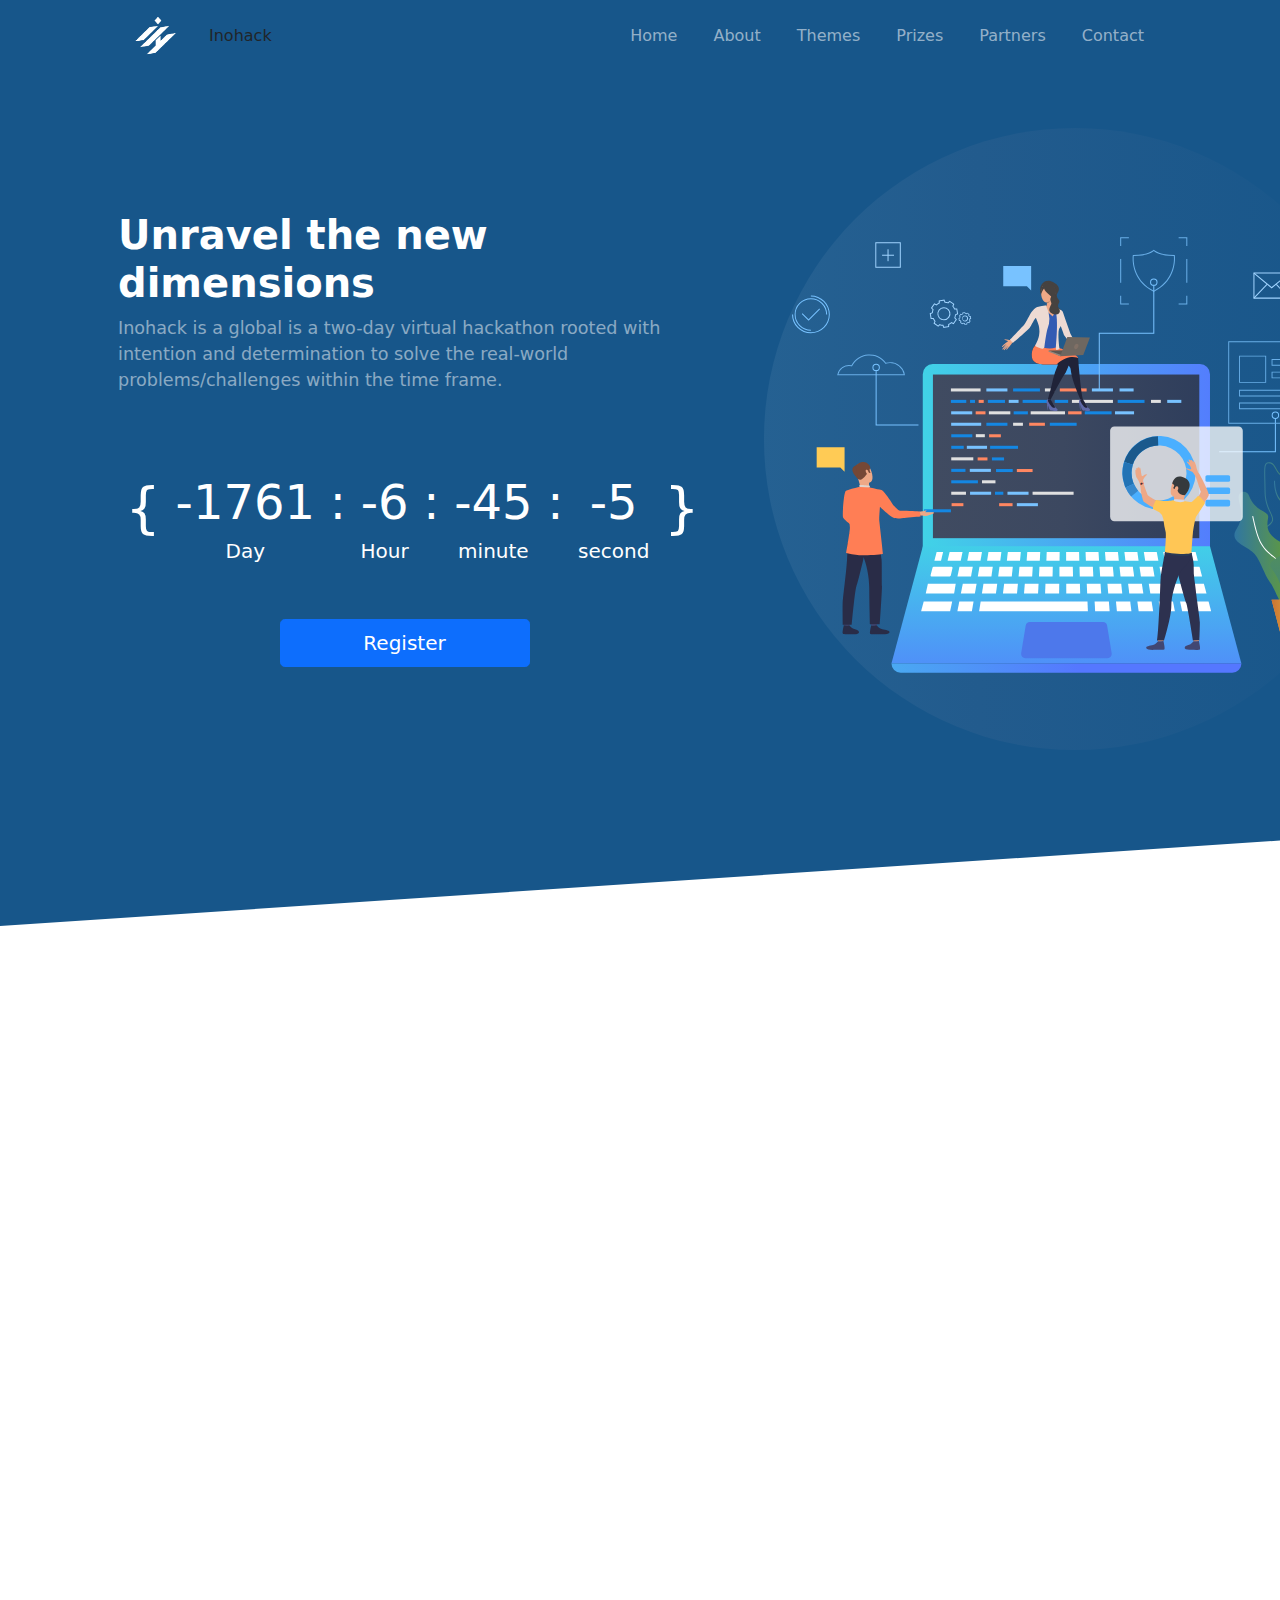
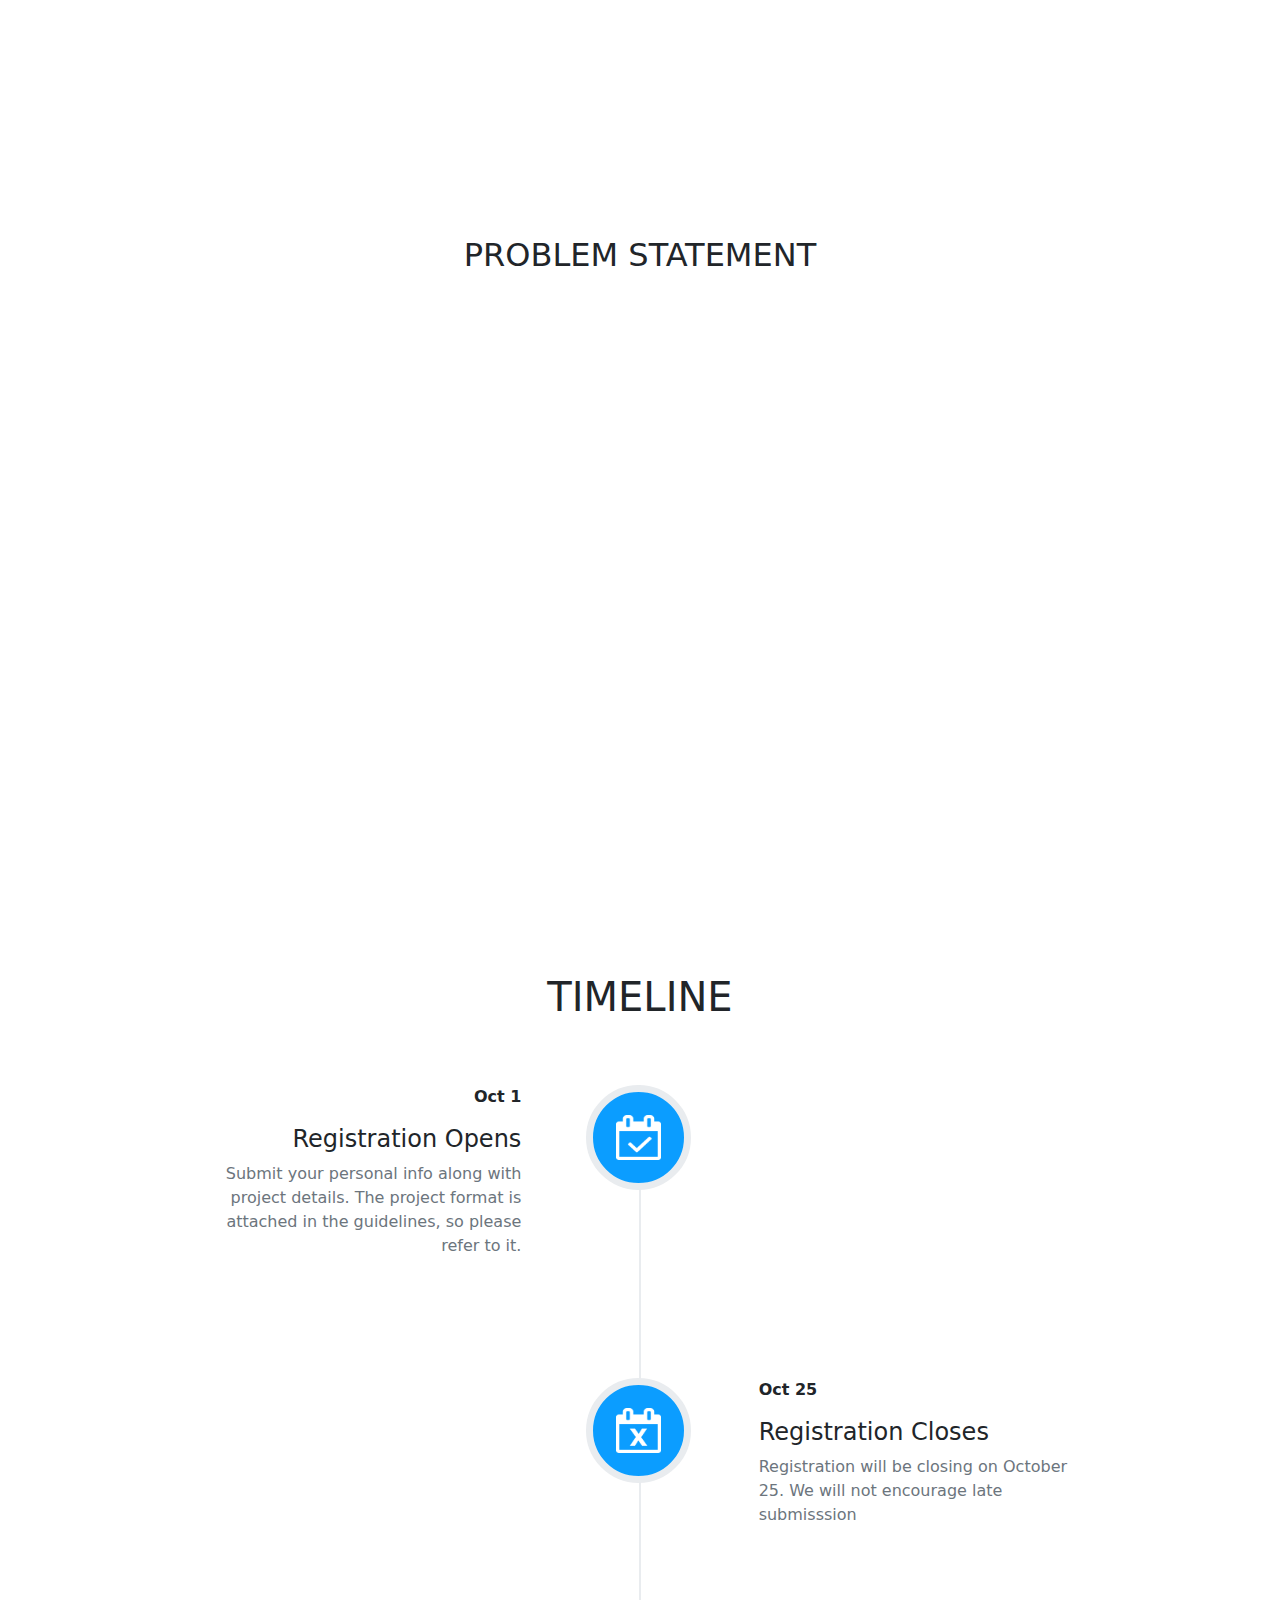
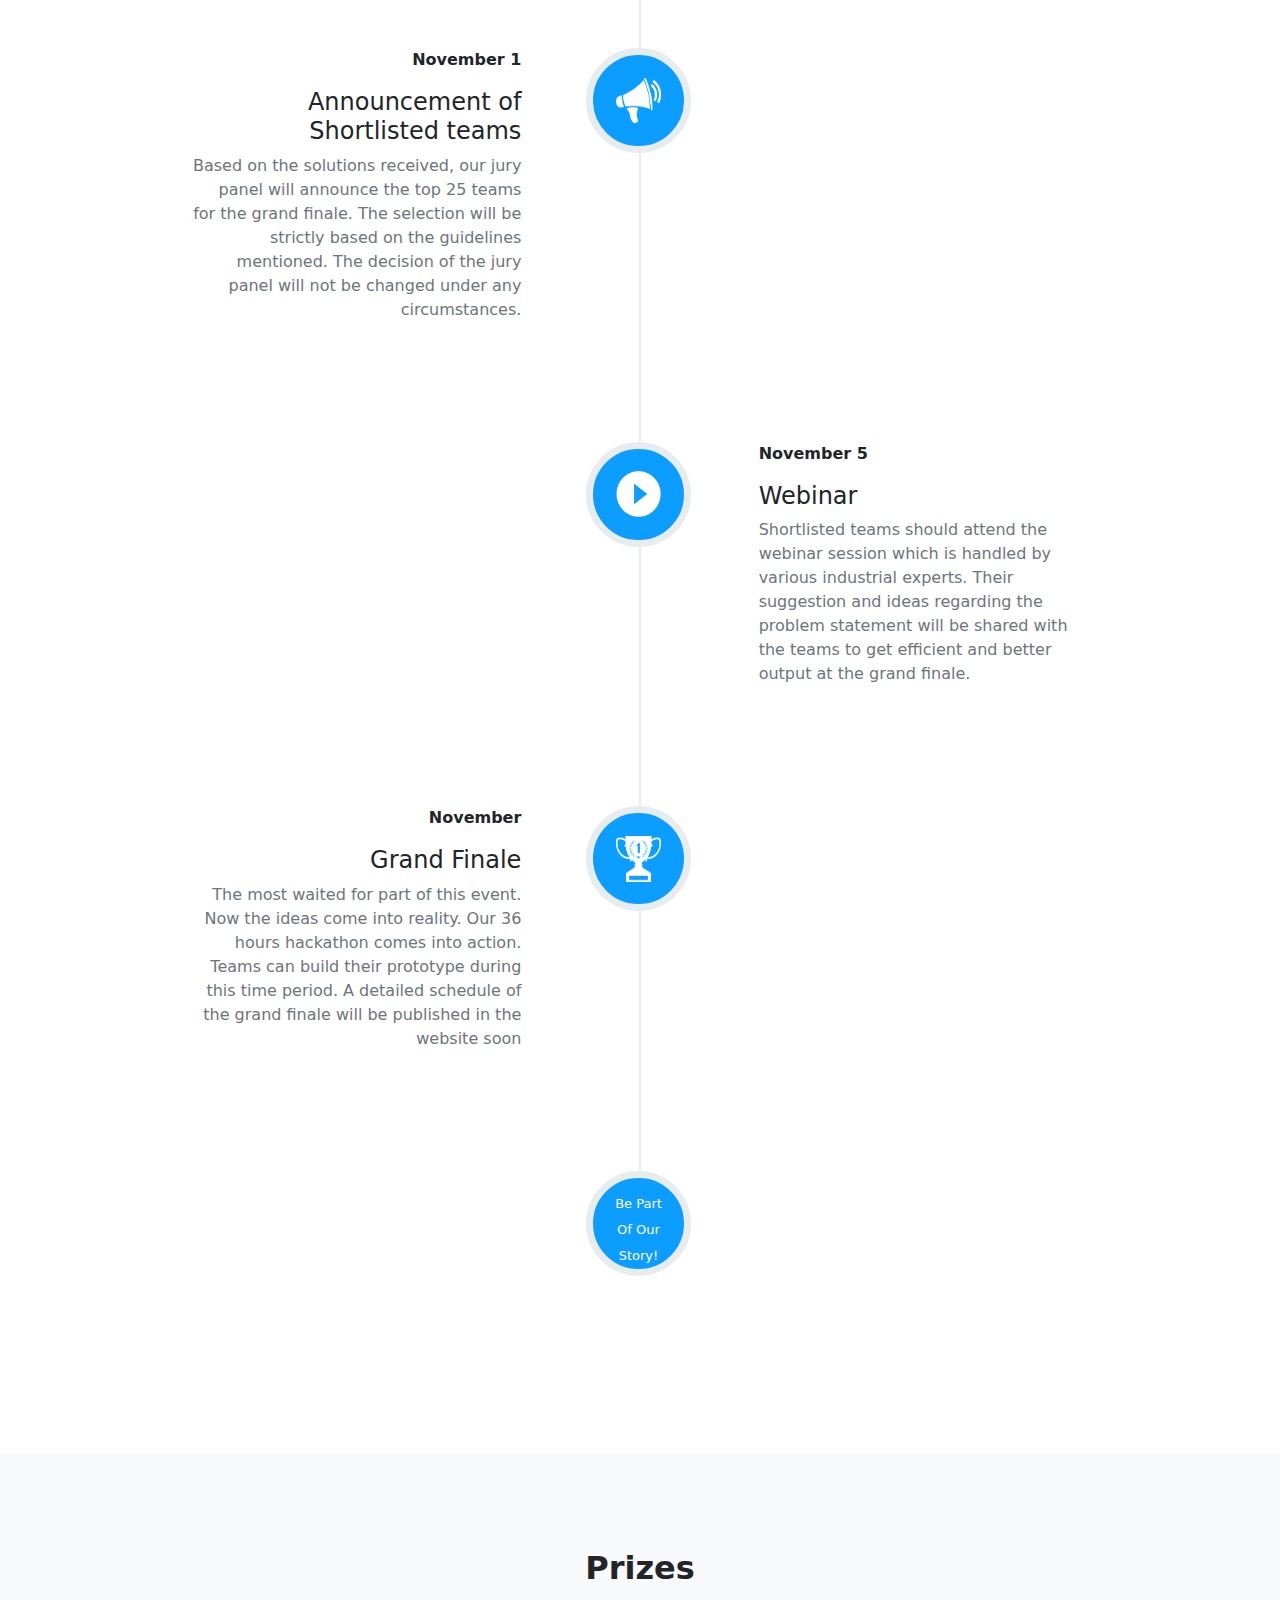
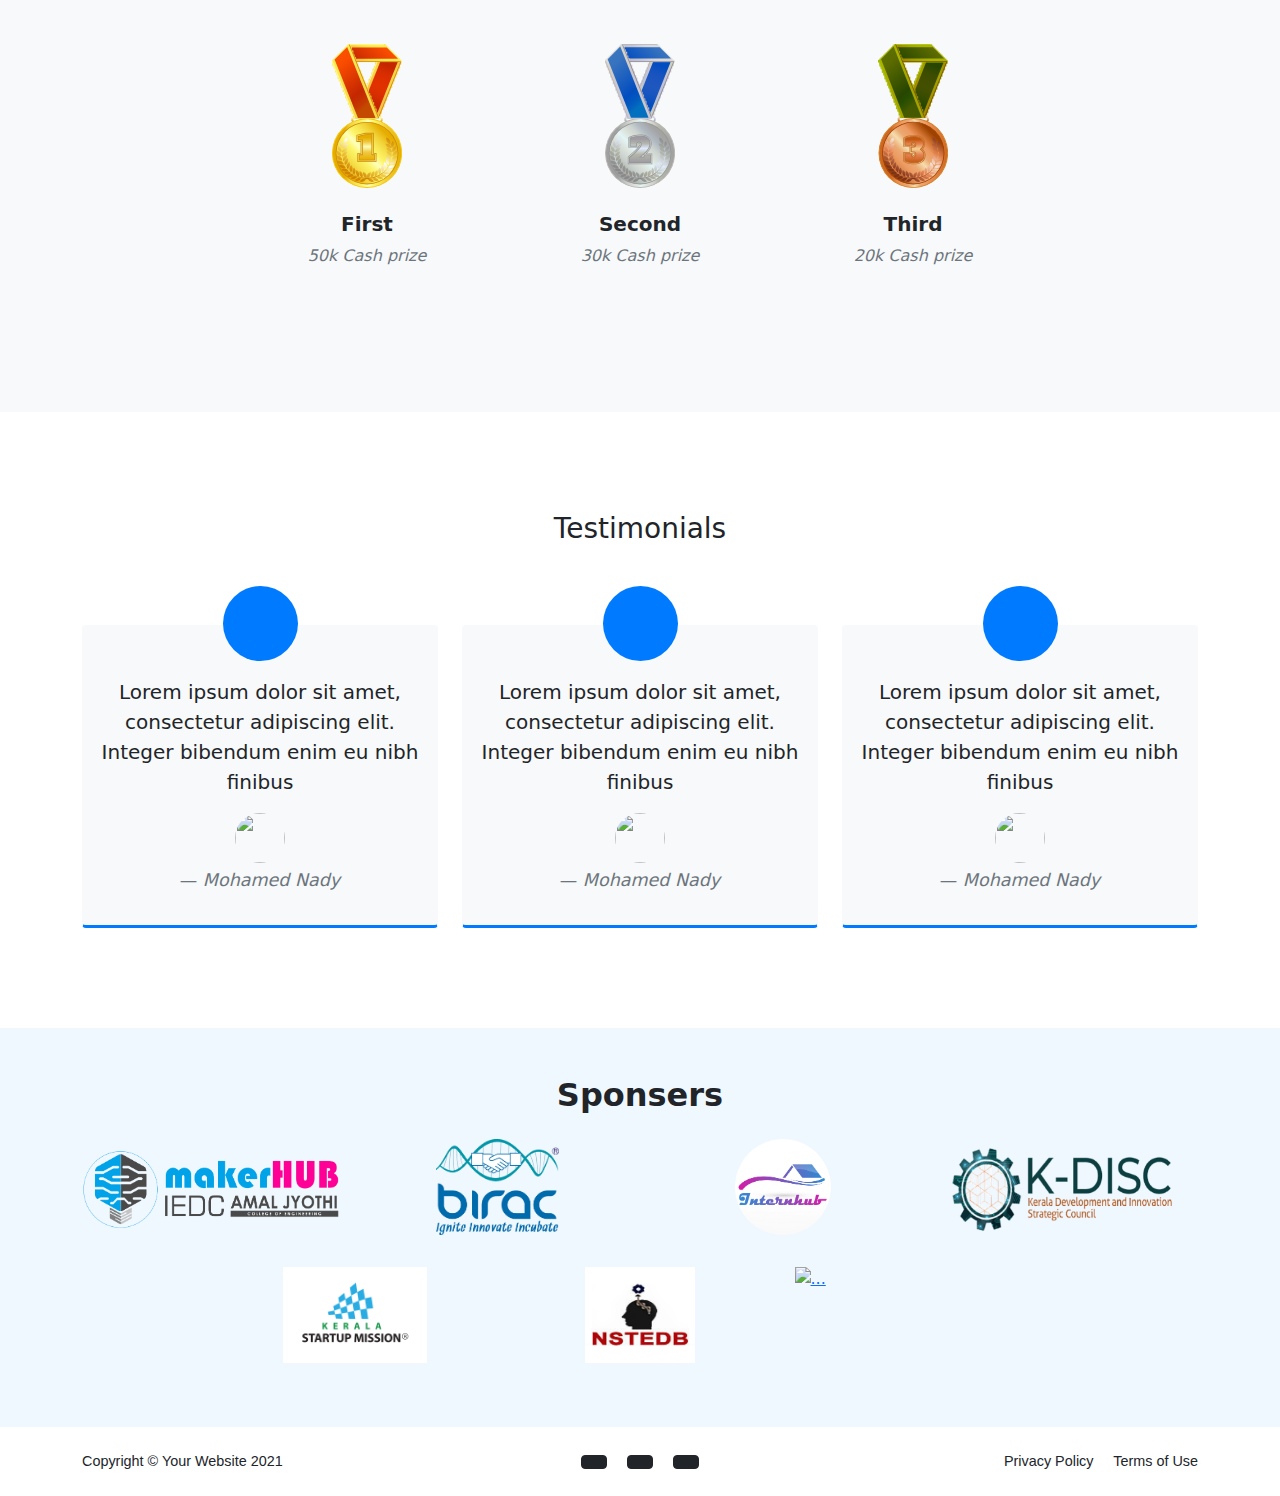
==== commit bfd3a464: "2.7 logo" ====
--- a/index.html
+++ b/index.html
@@ -5,7 +5,7 @@
         <meta name="viewport" content="width=device-width, initial-scale=1, shrink-to-fit=no" />
         <meta name="description" content="" />
         <meta name="author" content="" />
-        <title>Innohack</title>
+        <title>Inohack</title>
         <!-- Favicon-->
         <!-- <link rel="icon" type="image/x-icon" href="assets/favicon.ico" /> -->
         <!-- Bootstrap icons-->
@@ -18,7 +18,7 @@
 
         <script>(function(w, d) { w.CollectId = "6150b161e3ebf6511abde474"; var h = d.head || d.getElementsByTagName("head")[0]; var s = d.createElement("script"); s.setAttribute("type", "text/javascript"); s.async=true; s.setAttribute("src", "https://collectcdn.com/launcher.js"); h.appendChild(s); })(window, document);</script>
 
-        
+
 
     </head>
     <body class="d-flex flex-column h-100">
@@ -26,7 +26,8 @@
             <!-- Navigation-->
             <nav style="background-color: rgb(23, 86, 138);" class="navbar sticky-top  navbar-expand-lg navbar-dark">
                 <div class="container px-5">
-                    <a class="navbar-brand" href="index.html"><img width="150px" height="70px" src="./assets/inohack.png" alt=""></a>
+                    <a class="navbar-brand" href="index.html"><img width="75px" height="45px" src="./assets/norml (1).png" alt=""></a>
+                    <p style="padding: 0; margin: 0;">Inohack</p>
                     <button class="navbar-toggler" type="button" data-bs-toggle="collapse" data-bs-target="#navbarSupportedContent" aria-controls="navbarSupportedContent" aria-expanded="false" aria-label="Toggle navigation"><span class="navbar-toggler-icon"></span></button>
                     <div class="collapse navbar-collapse" id="navbarSupportedContent">
                         <ul class="navbar-nav ms-auto mb-2 mb-lg-0">
@@ -70,7 +71,7 @@
                         <div class="col-lg-8 col-xl-7 col-xxl-6">
                             <div class="my-5 text-center text-xl-start">
                                 <h1 class="display-6 fw-bolder text-white mb-2 " style="animation: letftoright 1.5s ease-in-out forwards;" >Unravel the new dimensions</h1>
-                                <p class="small-text-size fw-normal text-white-50 " style="animation: letftoright 1.5s  ease-in-out forwards;">Innohack is a global is a two-day virtual hackathon rooted with intention and determination to solve the real-world problems/challenges within the time frame.</p>
+                                <p class="small-text-size fw-normal text-white-50 " style="animation: letftoright 1.5s  ease-in-out forwards;">Inohack is a global is a two-day virtual hackathon rooted with intention and determination to solve the real-world problems/challenges within the time frame.</p>
                                
 
 
@@ -150,7 +151,7 @@
                     <div class="row justify-content-center">
 
                         <h2 class="fw-bolder d-flex justify-content-center " >About Hackathon</h2>
-                        <p style="text-align: center;" class="fs-5 mb-4 ">Innohack is an international Indo-Germanic hackathon initiated by two esteemed institutions namely, SRH University Heidelberg and Amal Jyothi College of Engineering. The 48-hours long live event will be conducted in three gripping phases. Participants are admitted as a team, each consisting of four members.</p>    
+                        <p style="text-align: center;" class="fs-5 mb-4 ">Inohack is an international Indo-Germanic hackathon initiated by two esteemed institutions namely, SRH University Heidelberg and Amal Jyothi College of Engineering. The 48-hours long live event will be conducted in three gripping phases. The expected participants of the event are proficient computer programmers, software developers, graphic designers, domain experts, tech and startup enthusiasts.</p>    
                             
                     </div>
 
@@ -227,7 +228,7 @@
                             <div class="mb-2">
                                 <div class="card-body">
                                     <div class="d-flex">
-                                        <div class="flex-shrink-0"><i class="bi bi-chat-right-quote-fill text-primary fs-1"></i></div>
+                                        <img height="50px" width="50px" style="margin-top: 15px;" src="./assets/smart-farming.png"/>
                                         <div class="ms-4">
                                             <h4>Agritech</h4>
                                             <p class="mb-1">Seeking effective solutions for the major challenges faced in agriculture/farming, the agricultural governance sector, as well as the youth’s participation in agriculture and farming.</p>
@@ -494,31 +495,31 @@
                         </div>
                       </div>
                     </div>
-                    
-            
+
                     <div class="col-md-6 col-lg-4">
-                      <div class="card border-light bg-light text-center">
-                        <i class="fa fa-quote-left fa-3x card-img-top rounded-circle" aria-hidden="true"></i>
-                        <div class="card-body blockquote">
-                          <img src="https://www.partysignup.com/Small%20Apps_files/profile.jpg" alt="" class="image--cover" />
-
-                          <p class="card-text">Lorem ipsum dolor sit amet, consectetur adipiscing elit. Integer bibendum enim eu nibh finibus</p>
-                          <footer class="blockquote-footer"><cite title="Source Title">Mohamed Reda</cite></footer>
+                        <div class="card border-light bg-light text-center">
+                          <i class="fa fa-quote-left fa-3x card-img-top rounded-circle" aria-hidden="true"></i>
+                          <div class="card-body blockquote">
+                            <p class="card-text">Lorem ipsum dolor sit amet, consectetur adipiscing elit. Integer bibendum enim eu nibh finibus</p>
+                            <img src="https://i2.cdn.turner.com/cnnnext/dam/assets/140926165711-john-sutter-profile-image-large-169.jpg" alt="" class="image--cover" />
+                            <footer class="blockquote-footer"><cite title="Source Title">Mohamed Nady</cite></footer>
+                          </div>
                         </div>
                       </div>
-                    </div>
-            
-                    <div class="col-md-6 col-lg-4">
-                      <div class="card border-light bg-light text-center">
-                        <i class="fa fa-quote-left fa-3x card-img-top rounded-circle" aria-hidden="true"></i>
-                        <div class="card-body blockquote">
-                          <img src="https://www.partysignup.com/Small%20Apps_files/profile.jpg" alt="" class="image--cover" />
-
-                          <p class="card-text">Lorem ipsum dolor sit amet, consectetur adipiscing elit. Integer bibendum enim eu nibh finibus</p>
-                          <footer class="blockquote-footer"><cite title="Source Title">Mohamed Atef</cite></footer>
+
+                      <div class="col-md-6 col-lg-4">
+                        <div class="card border-light bg-light text-center">
+                          <i class="fa fa-quote-left fa-3x card-img-top rounded-circle" aria-hidden="true"></i>
+                          <div class="card-body blockquote">
+                            <p class="card-text">Lorem ipsum dolor sit amet, consectetur adipiscing elit. Integer bibendum enim eu nibh finibus</p>
+                            <img src="https://i2.cdn.turner.com/cnnnext/dam/assets/140926165711-john-sutter-profile-image-large-169.jpg" alt="" class="image--cover" />
+                            <footer class="blockquote-footer"><cite title="Source Title">Mohamed Nady</cite></footer>
+                          </div>
                         </div>
                       </div>
-                    </div>
+
+                    
+            
             
                   </div>
                 </div>
--- a/css/style.css
+++ b/css/style.css
@@ -267,14 +267,15 @@
   }
   .timeline > li .timeline-image {
     left: 50%;
-    width: 100px;
-    height: 100px;
-    margin-left: -50px;
+    width: 95px;
+    height: 95px;
+    margin-left: -49px;
   }
   .timeline > li .timeline-image h4, .timeline > li .timeline-image .h4 {
     font-size: 13px;
     line-height: 18px;
-    margin-top: 16px;
+    margin-top: 14%;
+
   }
   .timeline > li.timeline-inverted > .timeline-panel {
     float: right;
@@ -290,12 +291,12 @@
     padding: 0 20px 20px;
   }
   .timeline > li .timeline-image {
-    width: 115px;
-    height: 115px;
-    margin-left: -59px;
+    width: 100px;
+    height: 100px;
+    margin-left: -52px;
   }
   .timeline > li .timeline-image h4, .timeline > li .timeline-image .h4 {
-    font-size: 18px;
+    font-size: 13px;
     line-height: 26px;
     margin-top: 14%;
   }
@@ -305,7 +306,7 @@
 
 
   .timeline:before {
-    bottom: 40px;
+    bottom: 76px;
 }
 
 
@@ -318,9 +319,9 @@
     padding: 0 20px 20px 100px;
   }
   .timeline > li .timeline-image {
-    width: 125px;
-    height: 125px;
-    margin-left: -65px;
+    width: 105px;
+    height: 105px;
+    margin-left: -54px;
   }
   .timeline > li .timeline-image h4, .timeline > li .timeline-image .h4 {
     margin-top: 14%;
@@ -332,7 +333,7 @@
 
   
   .timeline:before {
-    bottom: 45px;
+    bottom: 75px;
 }
 }
 
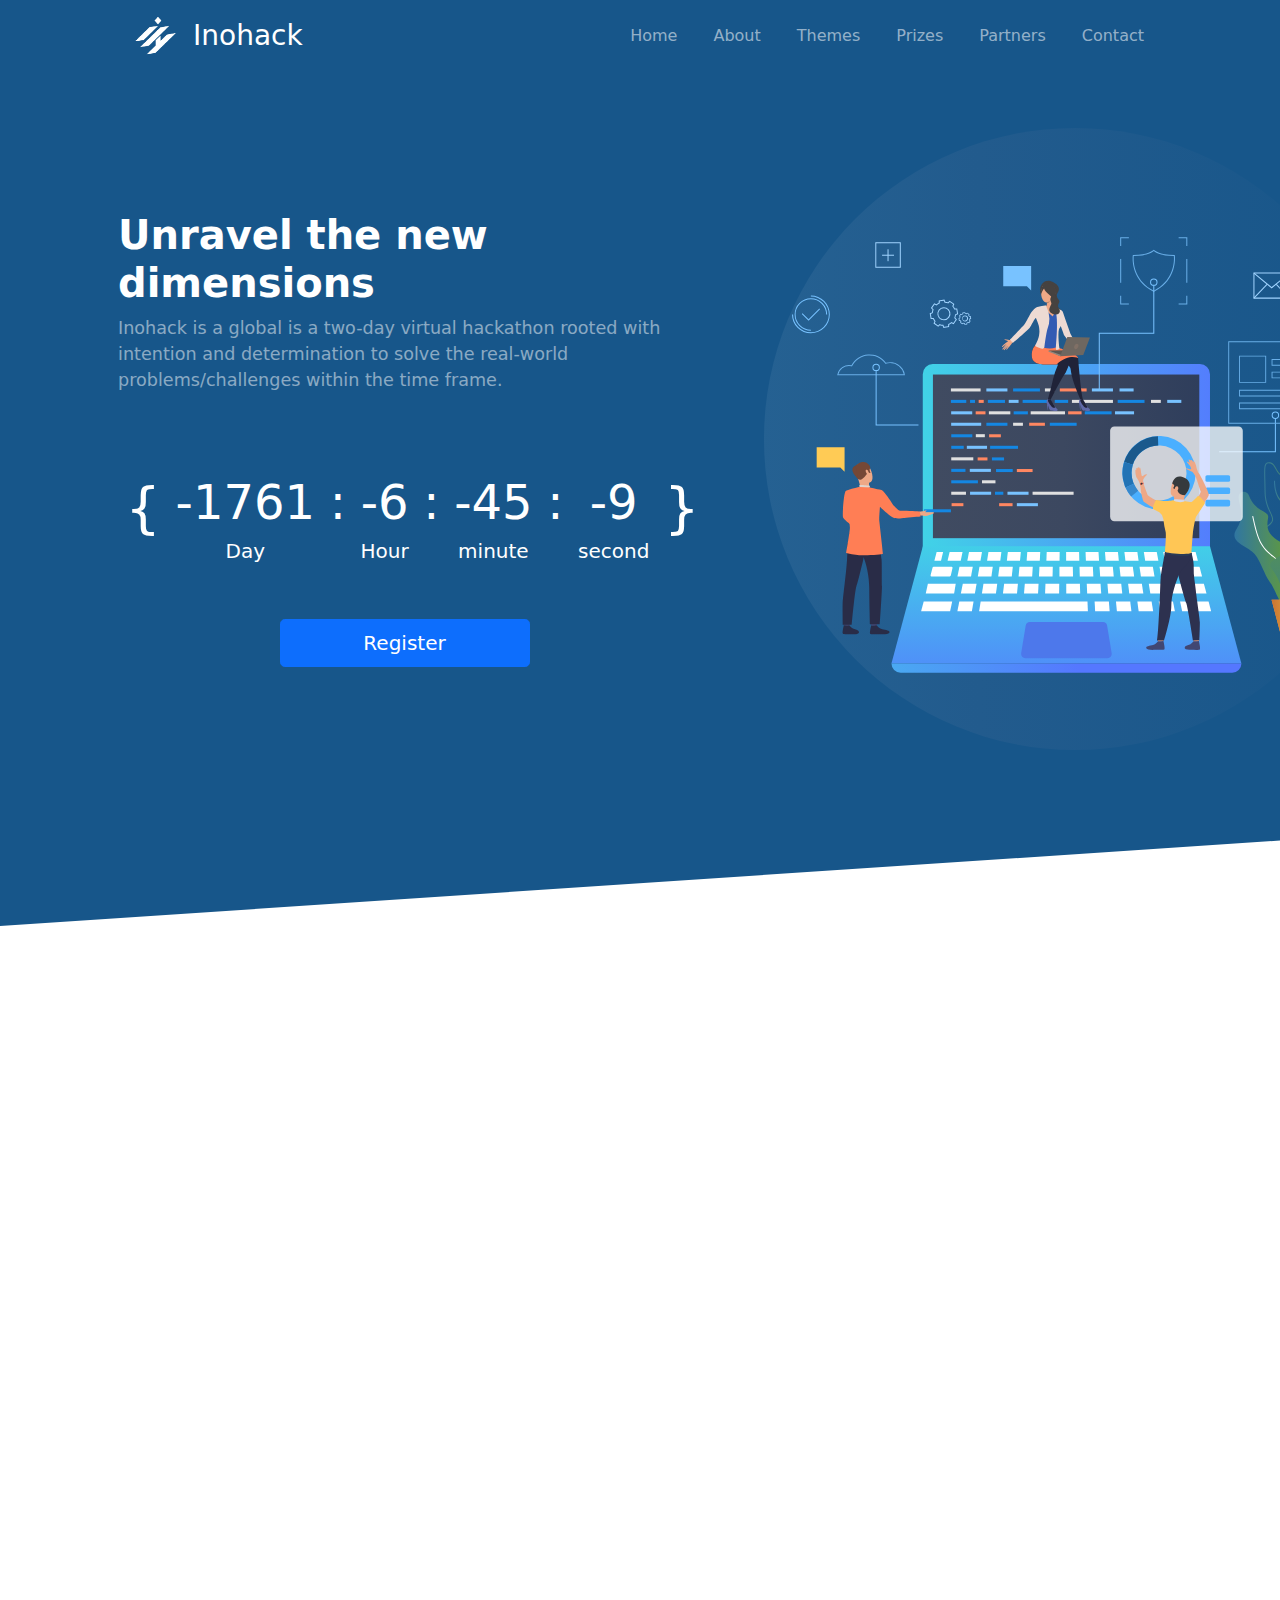
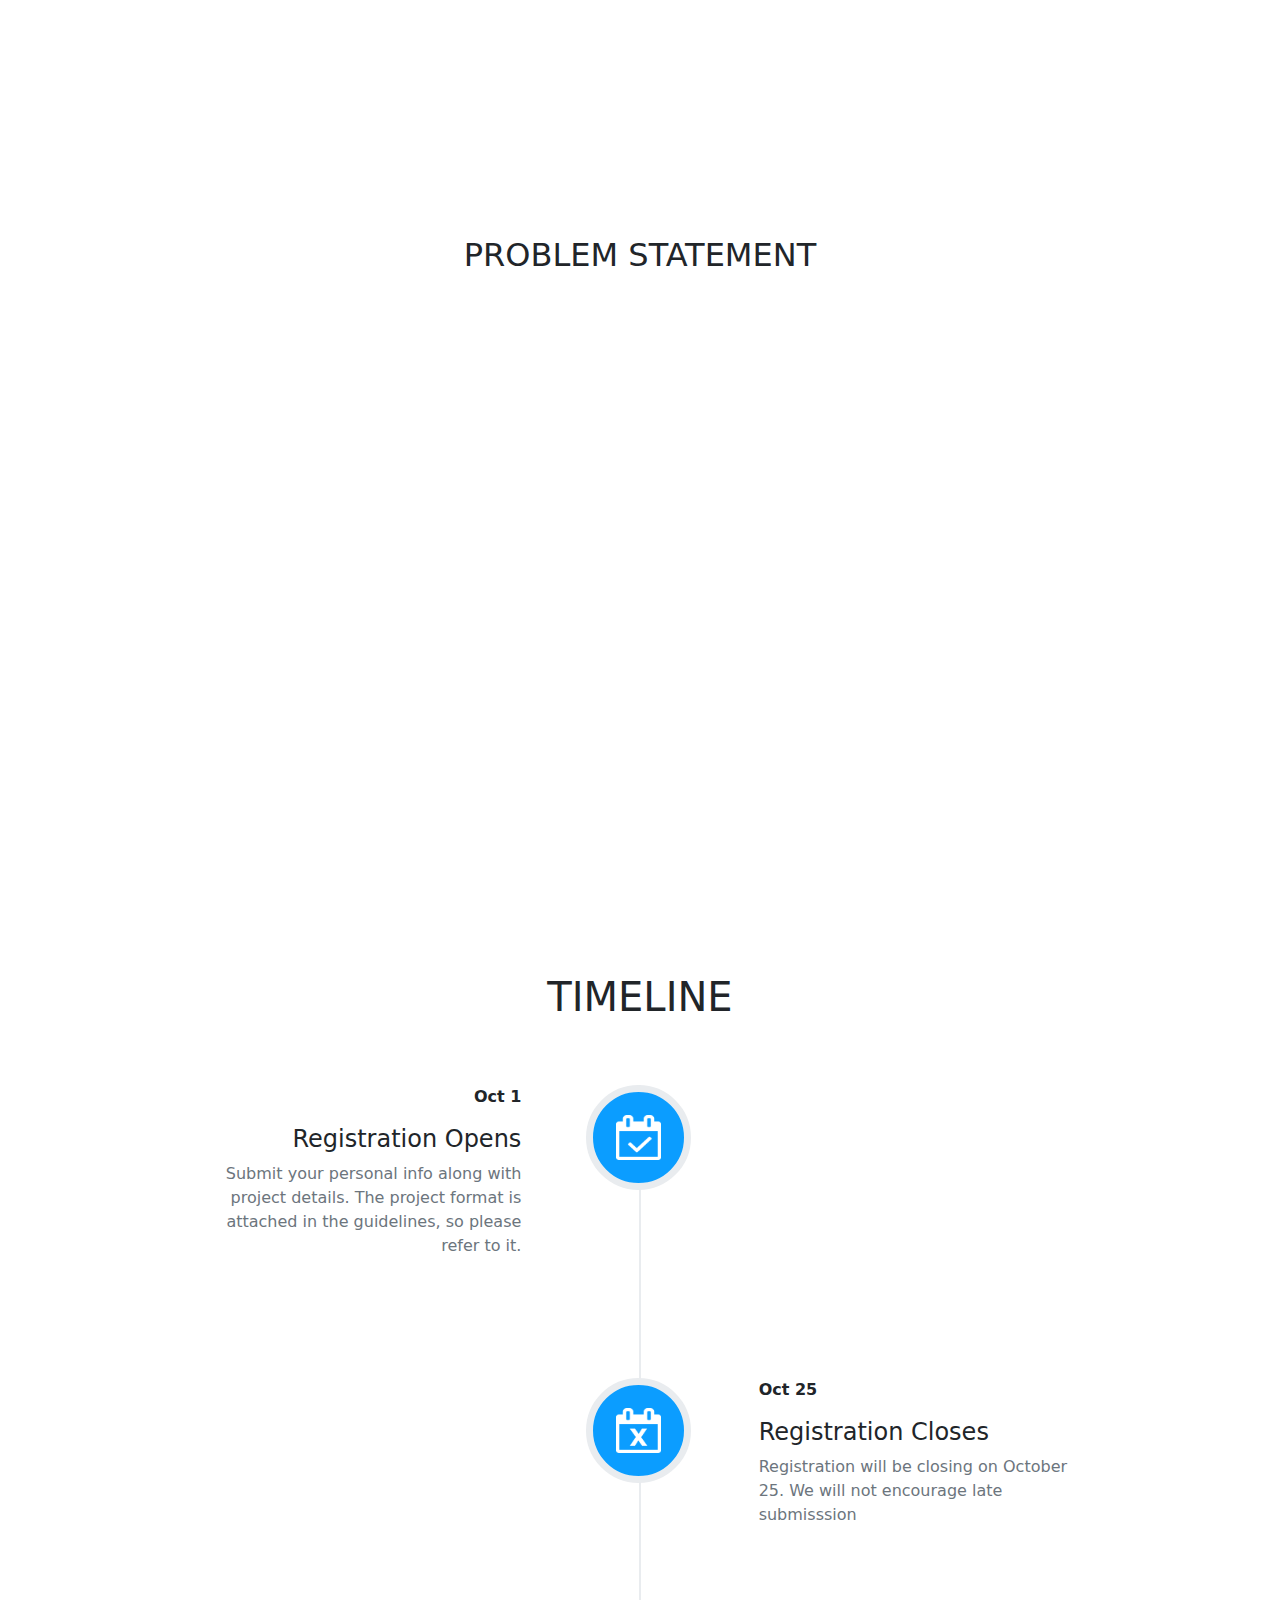
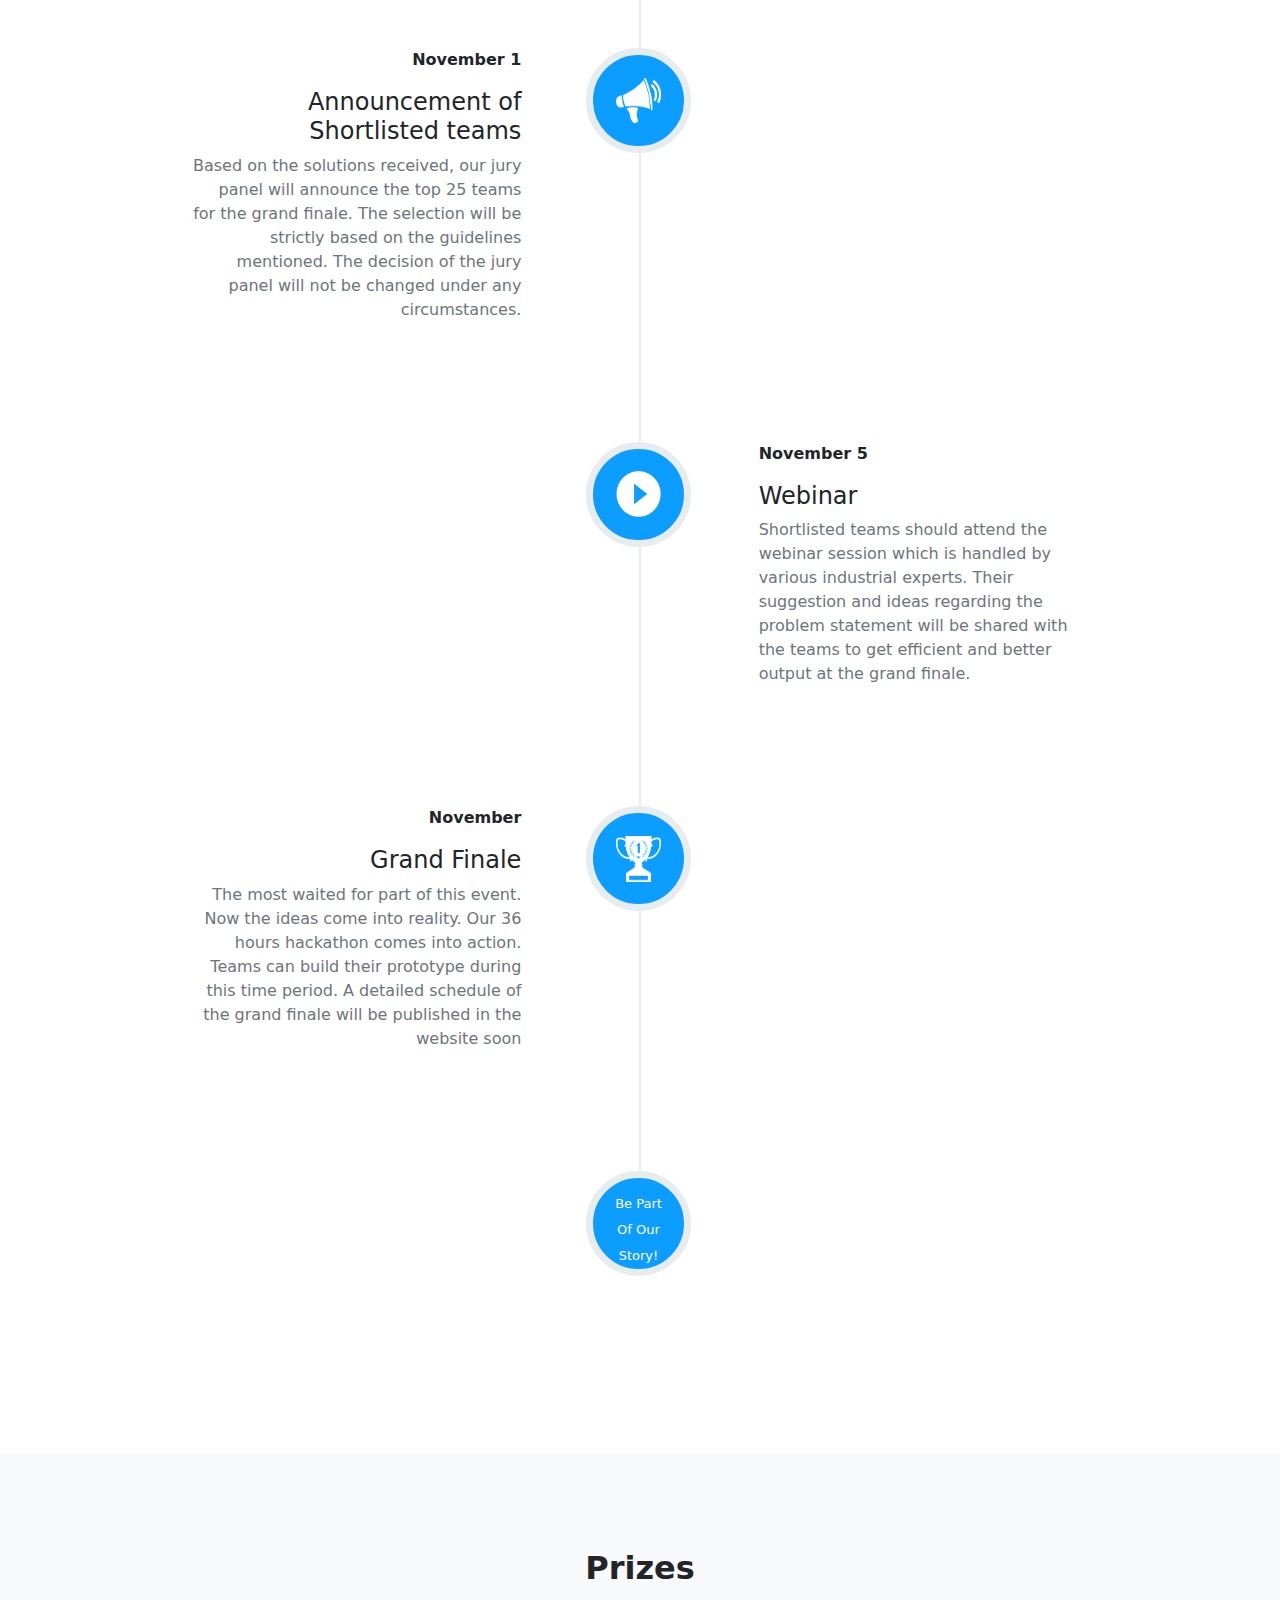
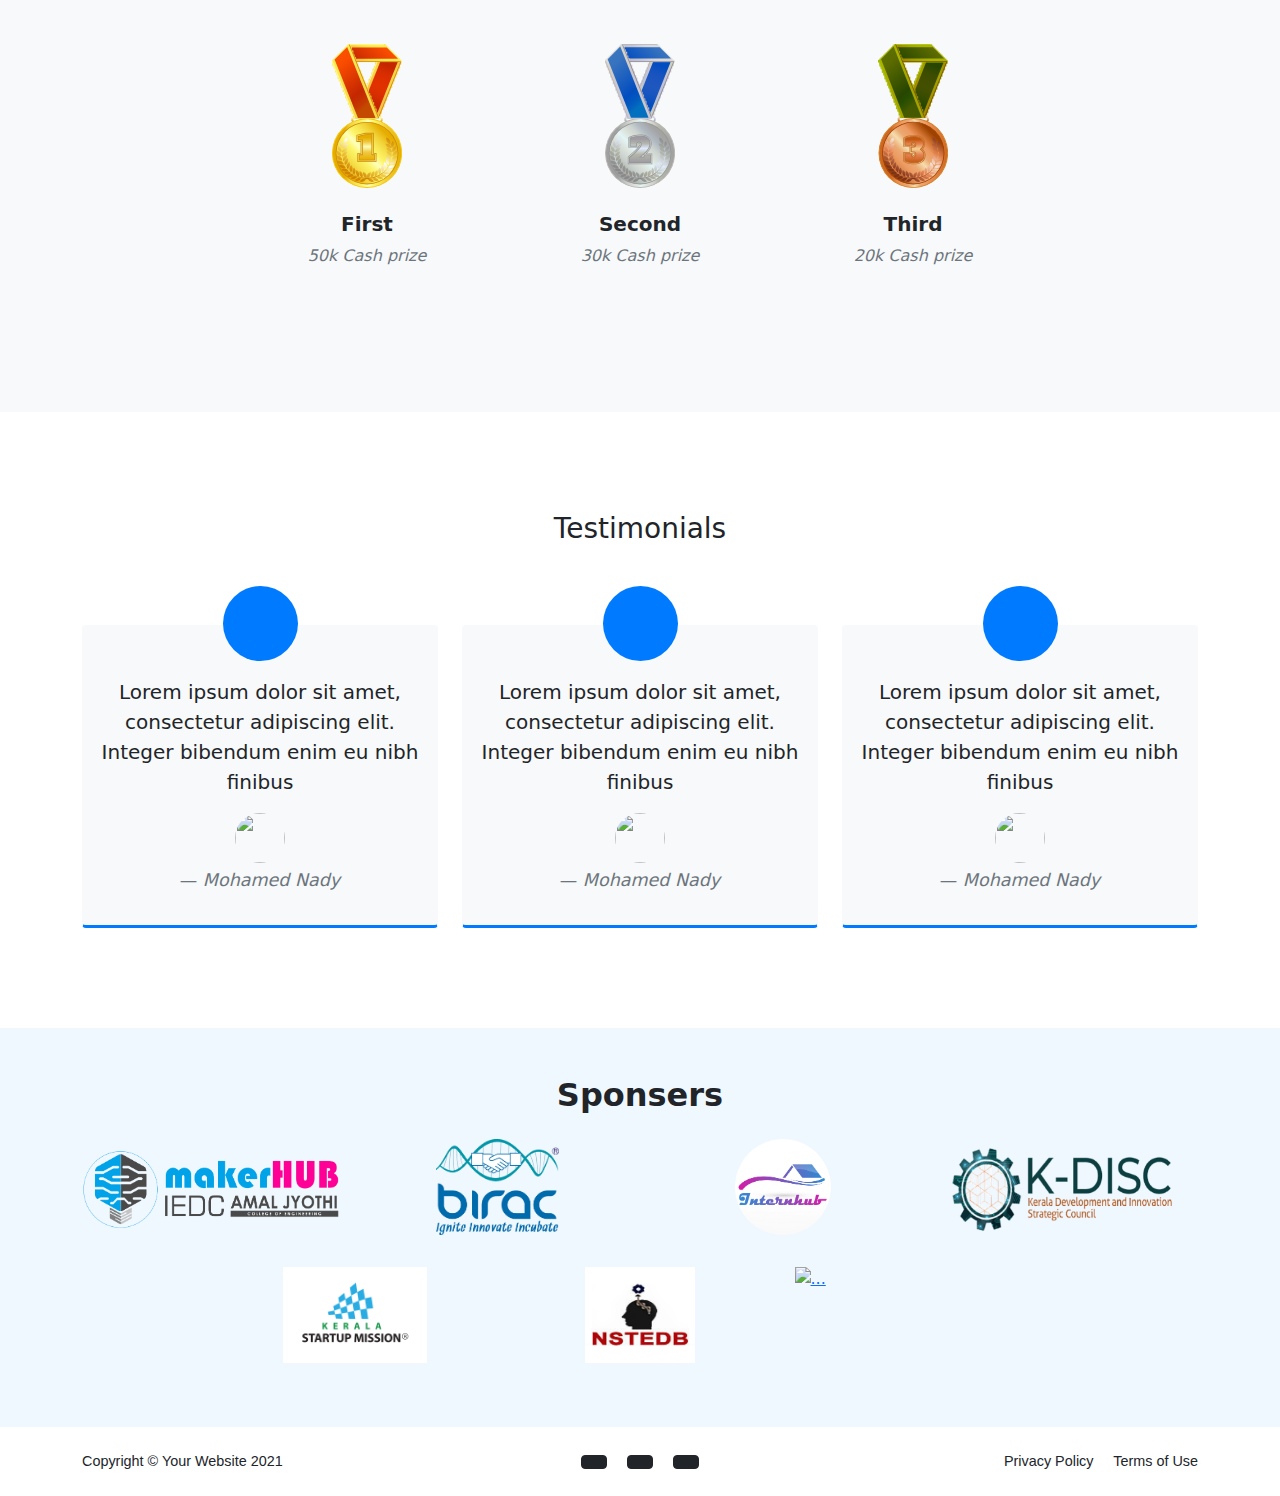
==== commit 9291dd13: "2.6 logo" ====
--- a/index.html
+++ b/index.html
@@ -26,8 +26,13 @@
             <!-- Navigation-->
             <nav style="background-color: rgb(23, 86, 138);" class="navbar sticky-top  navbar-expand-lg navbar-dark">
                 <div class="container px-5">
-                    <a class="navbar-brand" href="index.html"><img width="75px" height="45px" src="./assets/norml (1).png" alt=""></a>
-                    <p style="padding: 0; margin: 0;">Inohack</p>
+
+                    <div class="heading-brand" style="display: flex;  align-items: center; justify-content: start; color: white;">
+                        <a class="navbar-brand" style="margin-right: 0px !important;" href="index.html"><img width="75px" height="45px" src="./assets/norml (1).png" alt=""></a>
+
+                    <h3 style="margin-top: 9px;">Inohack</h3>
+                    </div>
+                    
                     <button class="navbar-toggler" type="button" data-bs-toggle="collapse" data-bs-target="#navbarSupportedContent" aria-controls="navbarSupportedContent" aria-expanded="false" aria-label="Toggle navigation"><span class="navbar-toggler-icon"></span></button>
                     <div class="collapse navbar-collapse" id="navbarSupportedContent">
                         <ul class="navbar-nav ms-auto mb-2 mb-lg-0">
--- a/css/style.css
+++ b/css/style.css
@@ -653,4 +653,22 @@
 .reveal.active{
   transform: translateY(0px);
   opacity: 1;
+}
+
+
+
+.heading-brand{
+
+  display: flex; 
+   align-items: center; 
+   justify-content: start; 
+   color: white;
+
+}
+
+
+.heading-brand h6{
+  /* margin-left: -2px; */
+  font-weight: 50px;
+
 }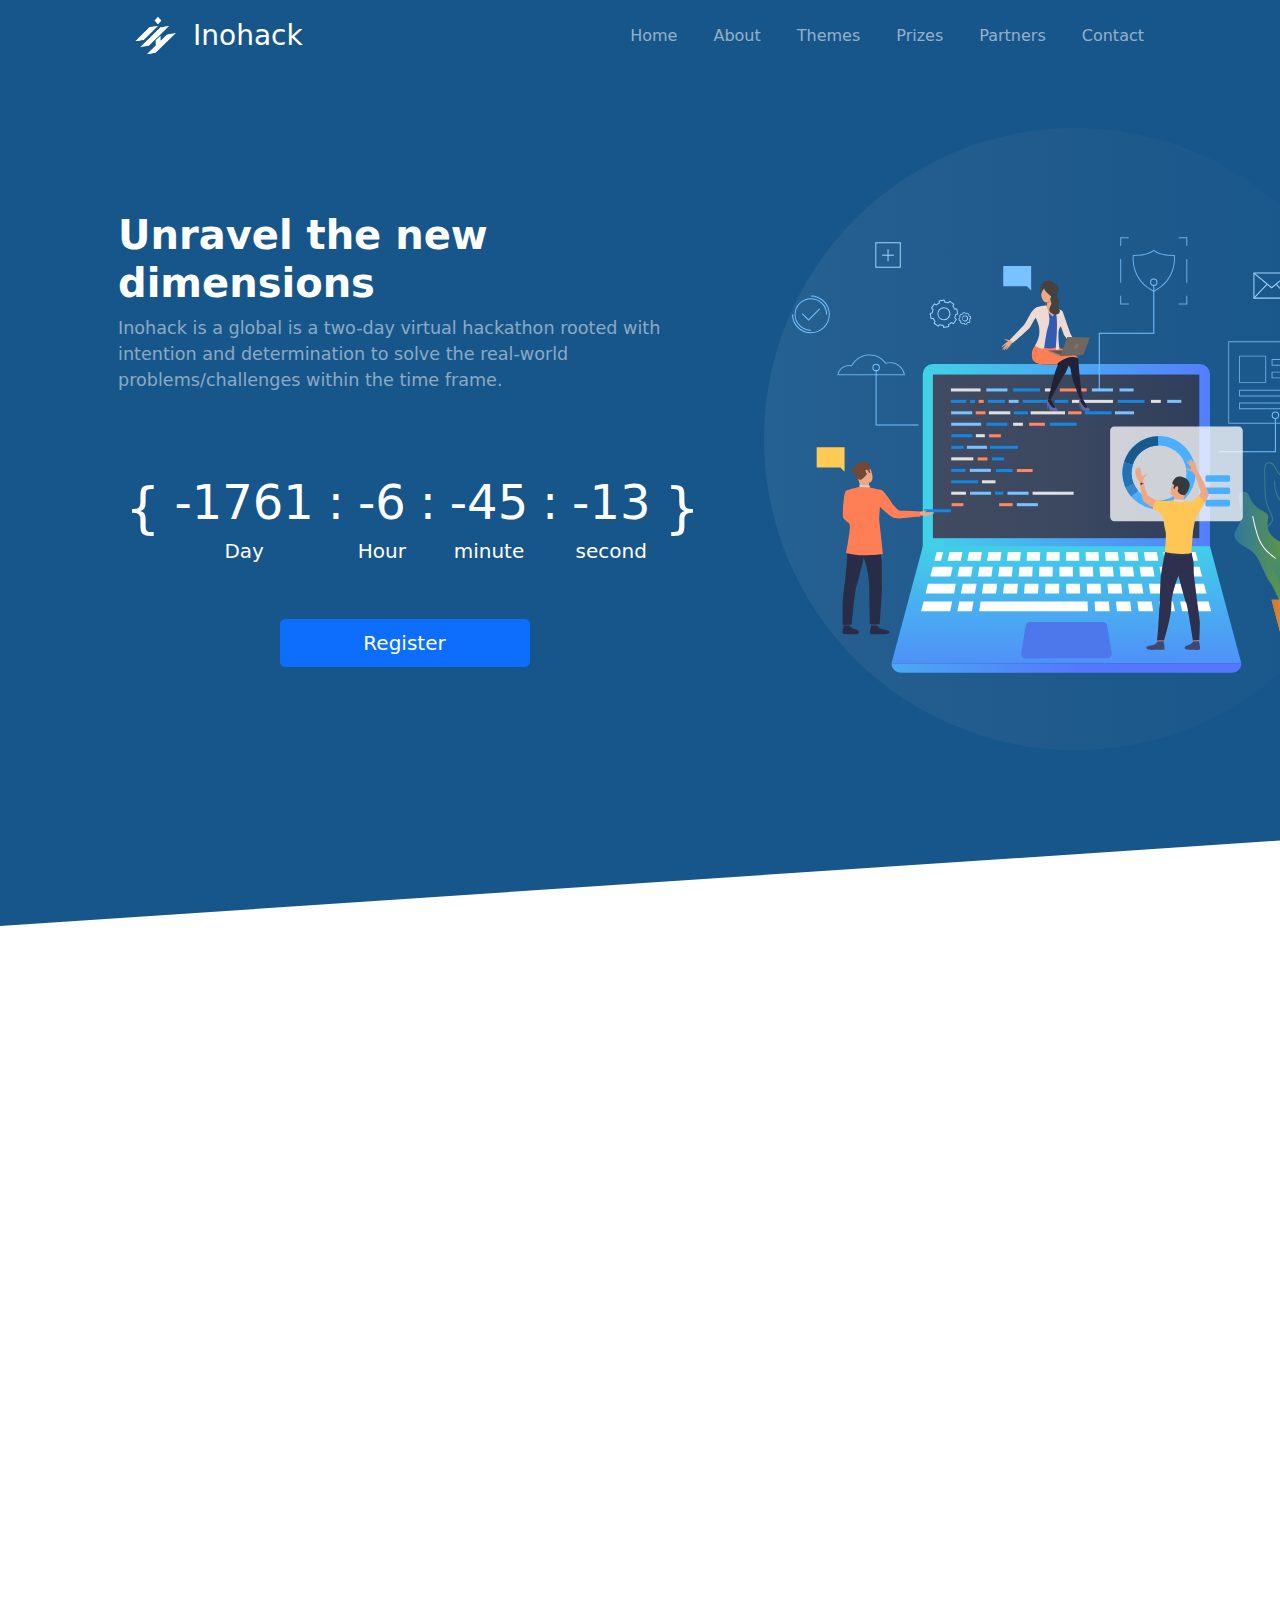
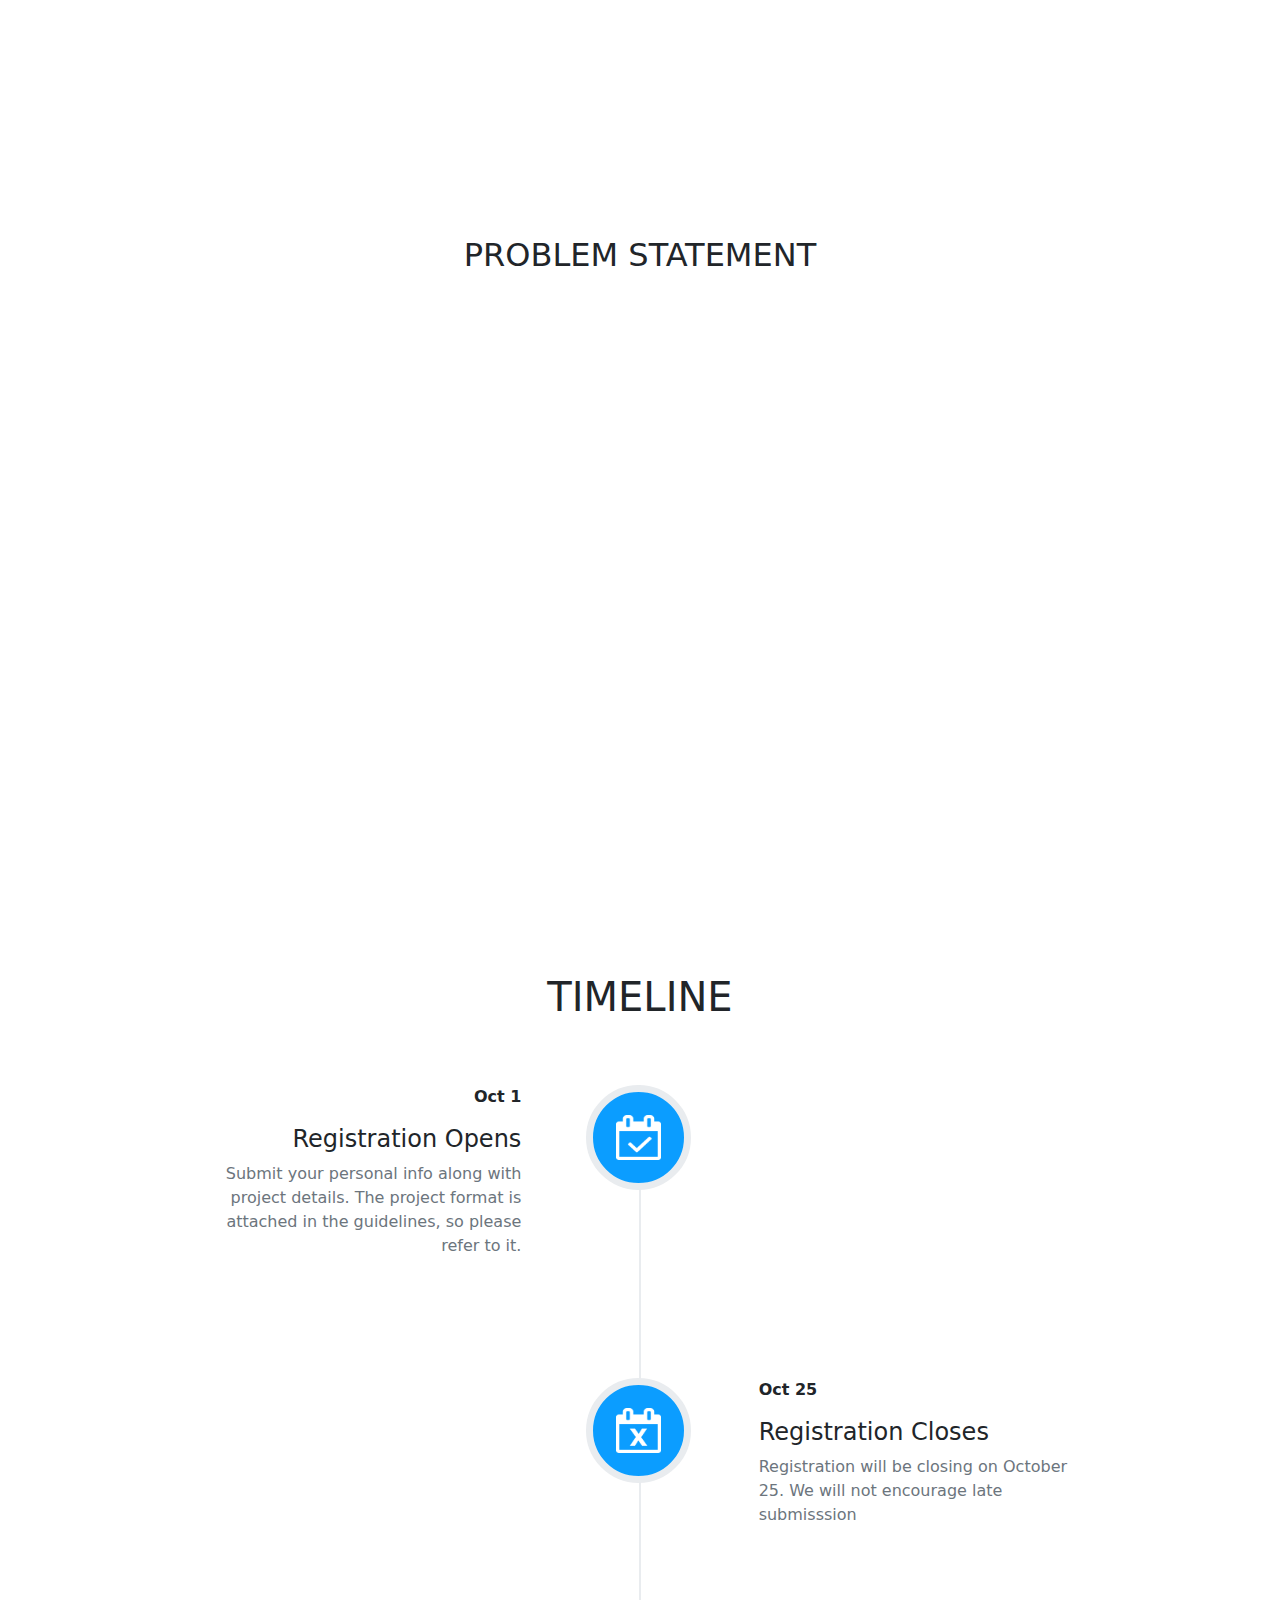
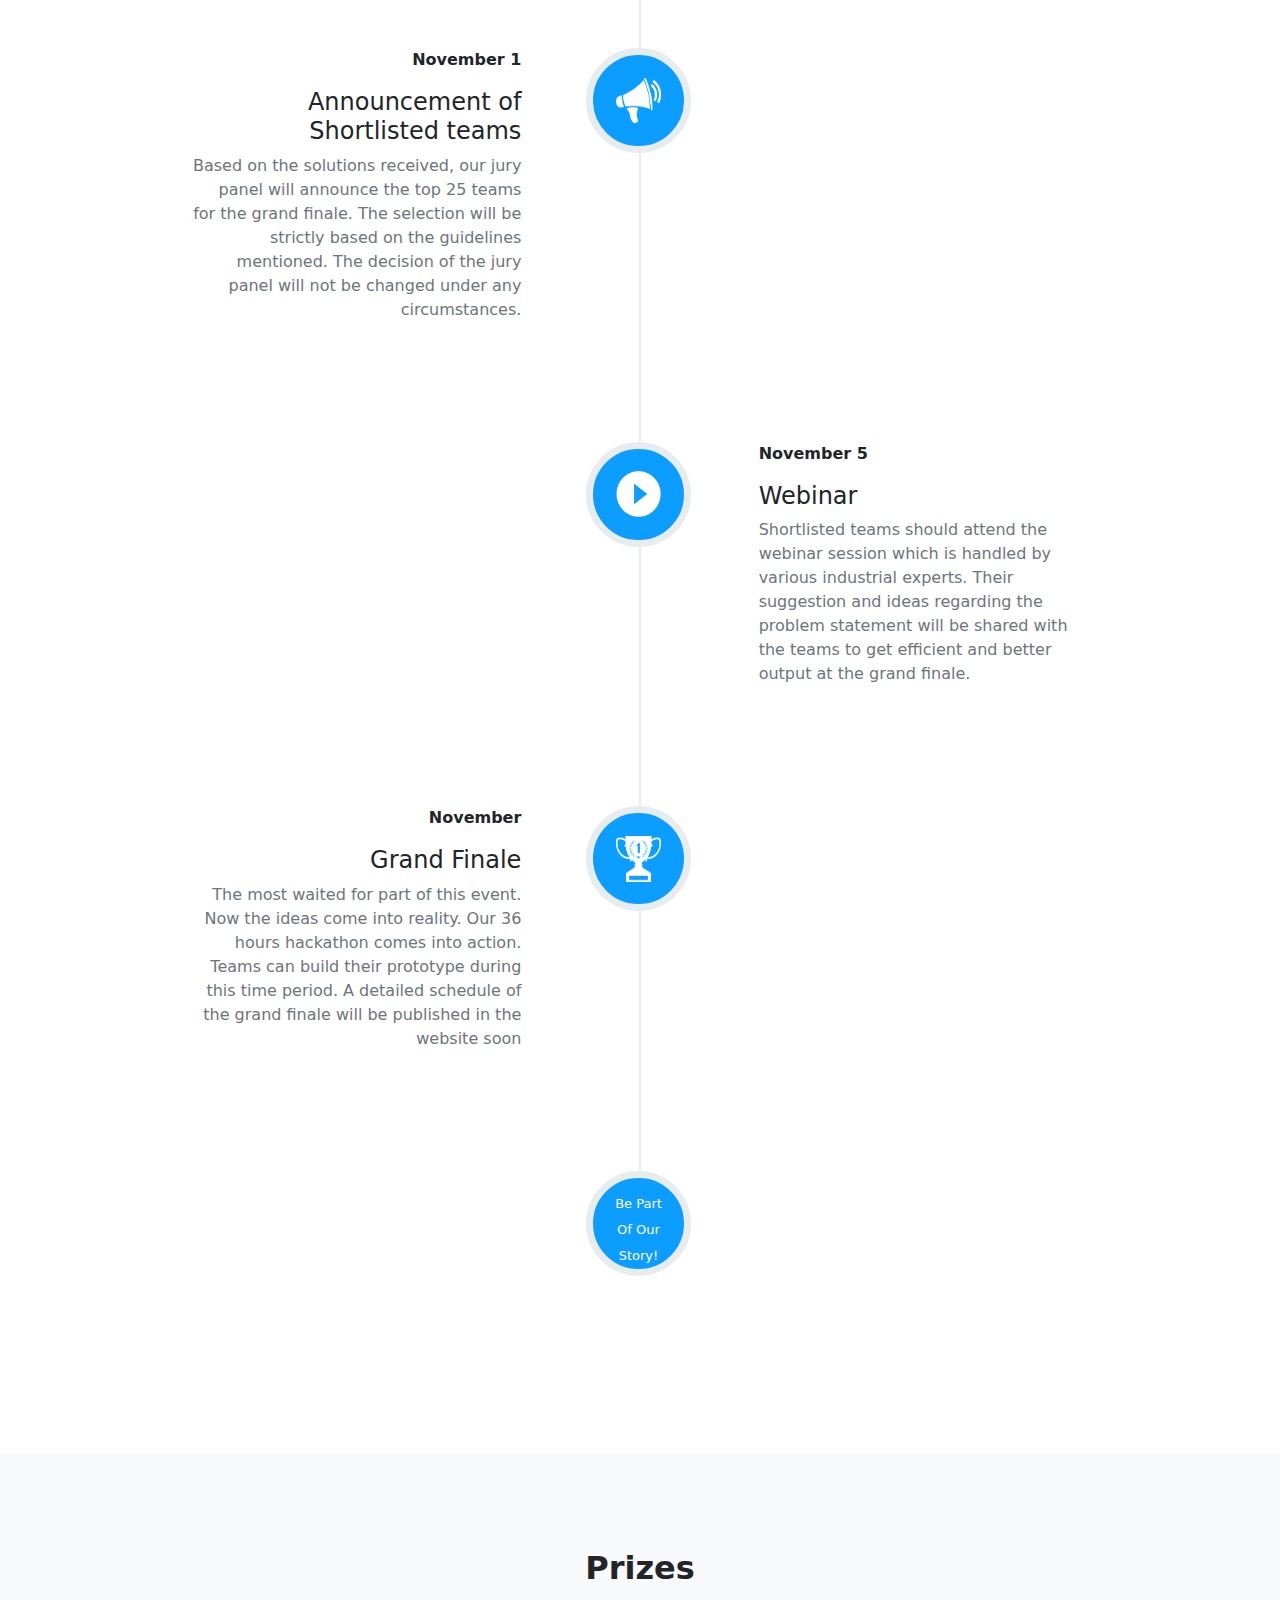
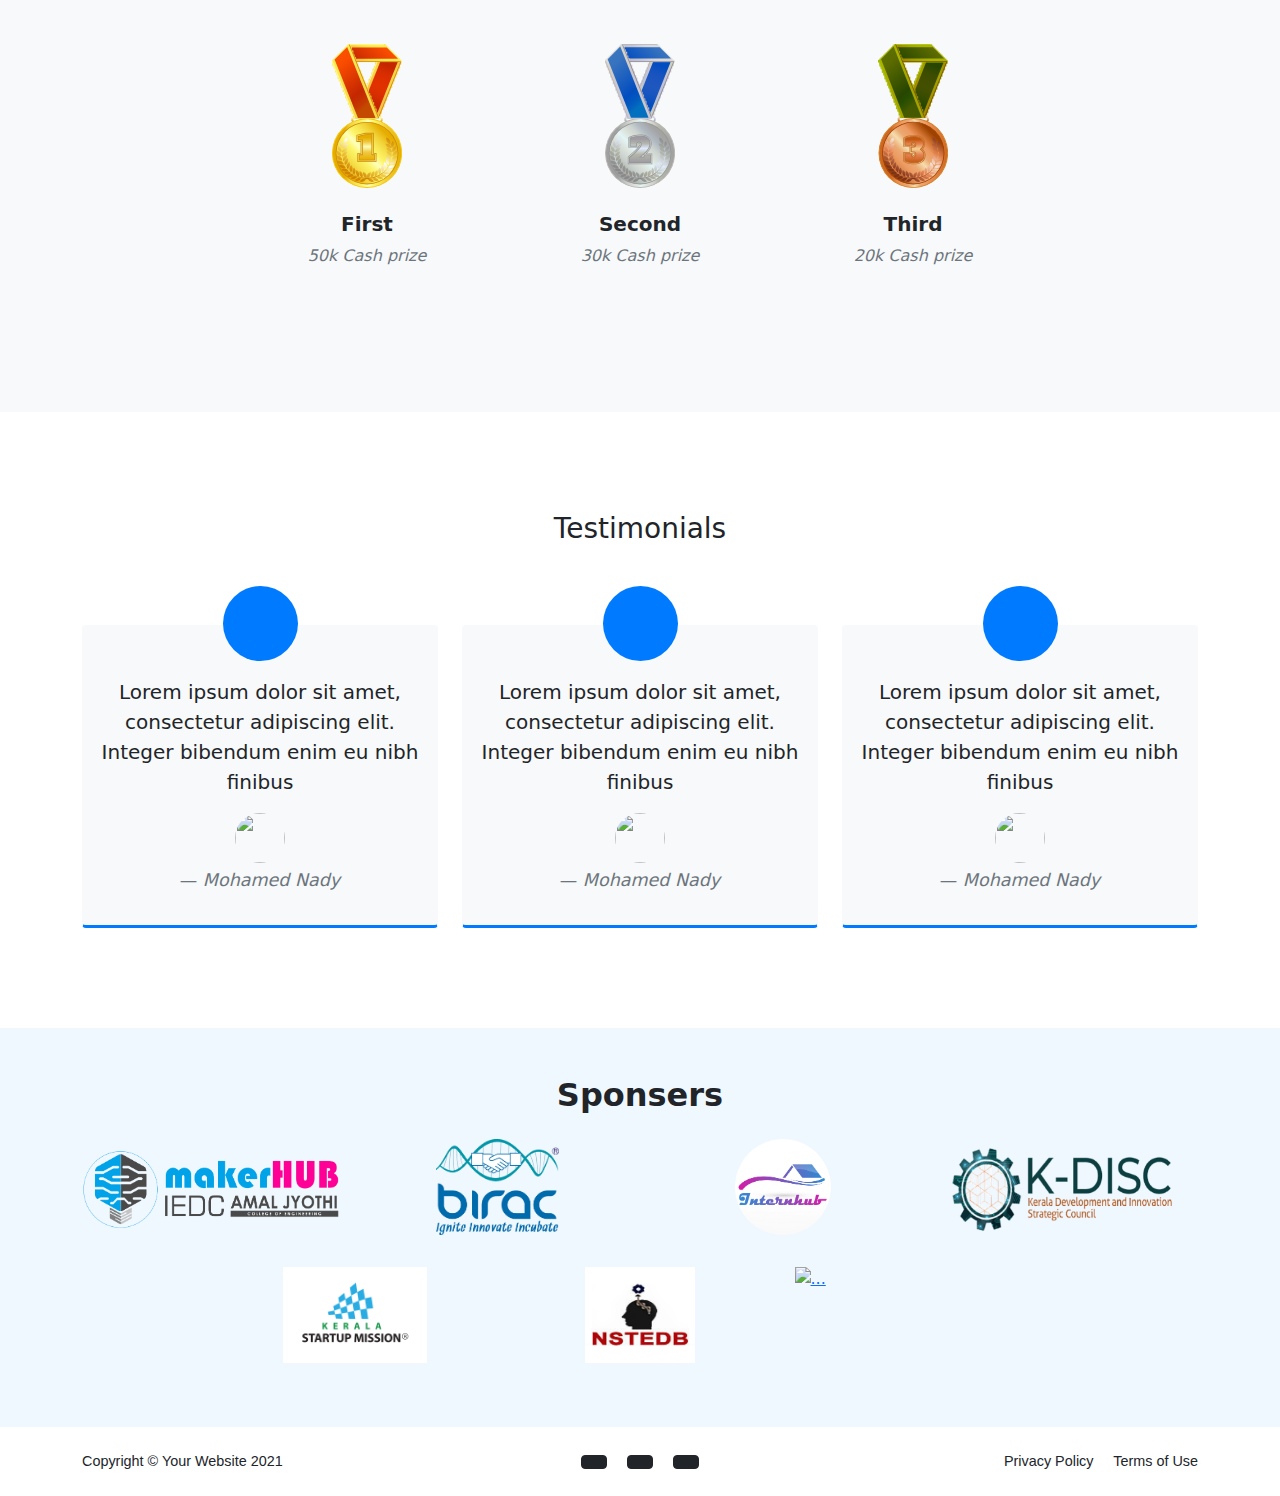
==== commit 303d6b26: "2.8 ps logo" ====
--- a/index.html
+++ b/index.html
@@ -225,7 +225,6 @@
                 </div>
 
 
-                
                 <div class="container reveal">
                     <div class="row  align-items-center">
                         <div class="col-lg-6 order-first order-lg-last themes-row"><img class="img-fluid rounded mb-5 mb-lg-0" src="./assets/problemstatement-background2.svg" alt="..." /></div>
@@ -233,7 +232,7 @@
                             <div class="mb-2">
                                 <div class="card-body">
                                     <div class="d-flex">
-                                        <img height="50px" width="50px" style="margin-top: 15px;" src="./assets/smart-farming.png"/>
+                                        <img height="50px" width="50px" style="margin-top: 15px;" src="./assets/smart-farming (1).png"/>
                                         <div class="ms-4">
                                             <h4>Agritech</h4>
                                             <p class="mb-1">Seeking effective solutions for the major challenges faced in agriculture/farming, the agricultural governance sector, as well as the youth’s participation in agriculture and farming.</p>
@@ -245,7 +244,8 @@
                             <div class="mb-2">
                                 <div class="card-body">
                                     <div class="d-flex">
-                                        <div class="flex-shrink-0"><i class="bi bi-chat-right-quote-fill text-primary fs-1"></i></div>
+                                        <img height="50px" width="50px" style="margin-top: 15px;" src="./assets/conveyor.png"/>
+
                                         <div class="ms-4">
                                             <h4>Foodtech</h4>
 
@@ -259,10 +259,9 @@
                             <div class="mb-2">
                                 <div class="card-body">
                                     <div class="d-flex">
-                                        <div class="flex-shrink-0"><i class="bi bi-chat-right-quote-fill text-primary fs-1"></i></div>
+                                        <img height="50px" width="50px" style="margin-top: 15px;" src="./assets/healthcare.png"/>
                                         <div class="ms-4">
                                             <h4>Healthcare</h4>
-
                                             <p class="mb-1">Develop an innovative solution that resolves the problems faced by the health sectors, especially in case of consultations, vital parameter collection,  data analysis, disease predictions, etc.</p>
                                         </div>
                                     </div>
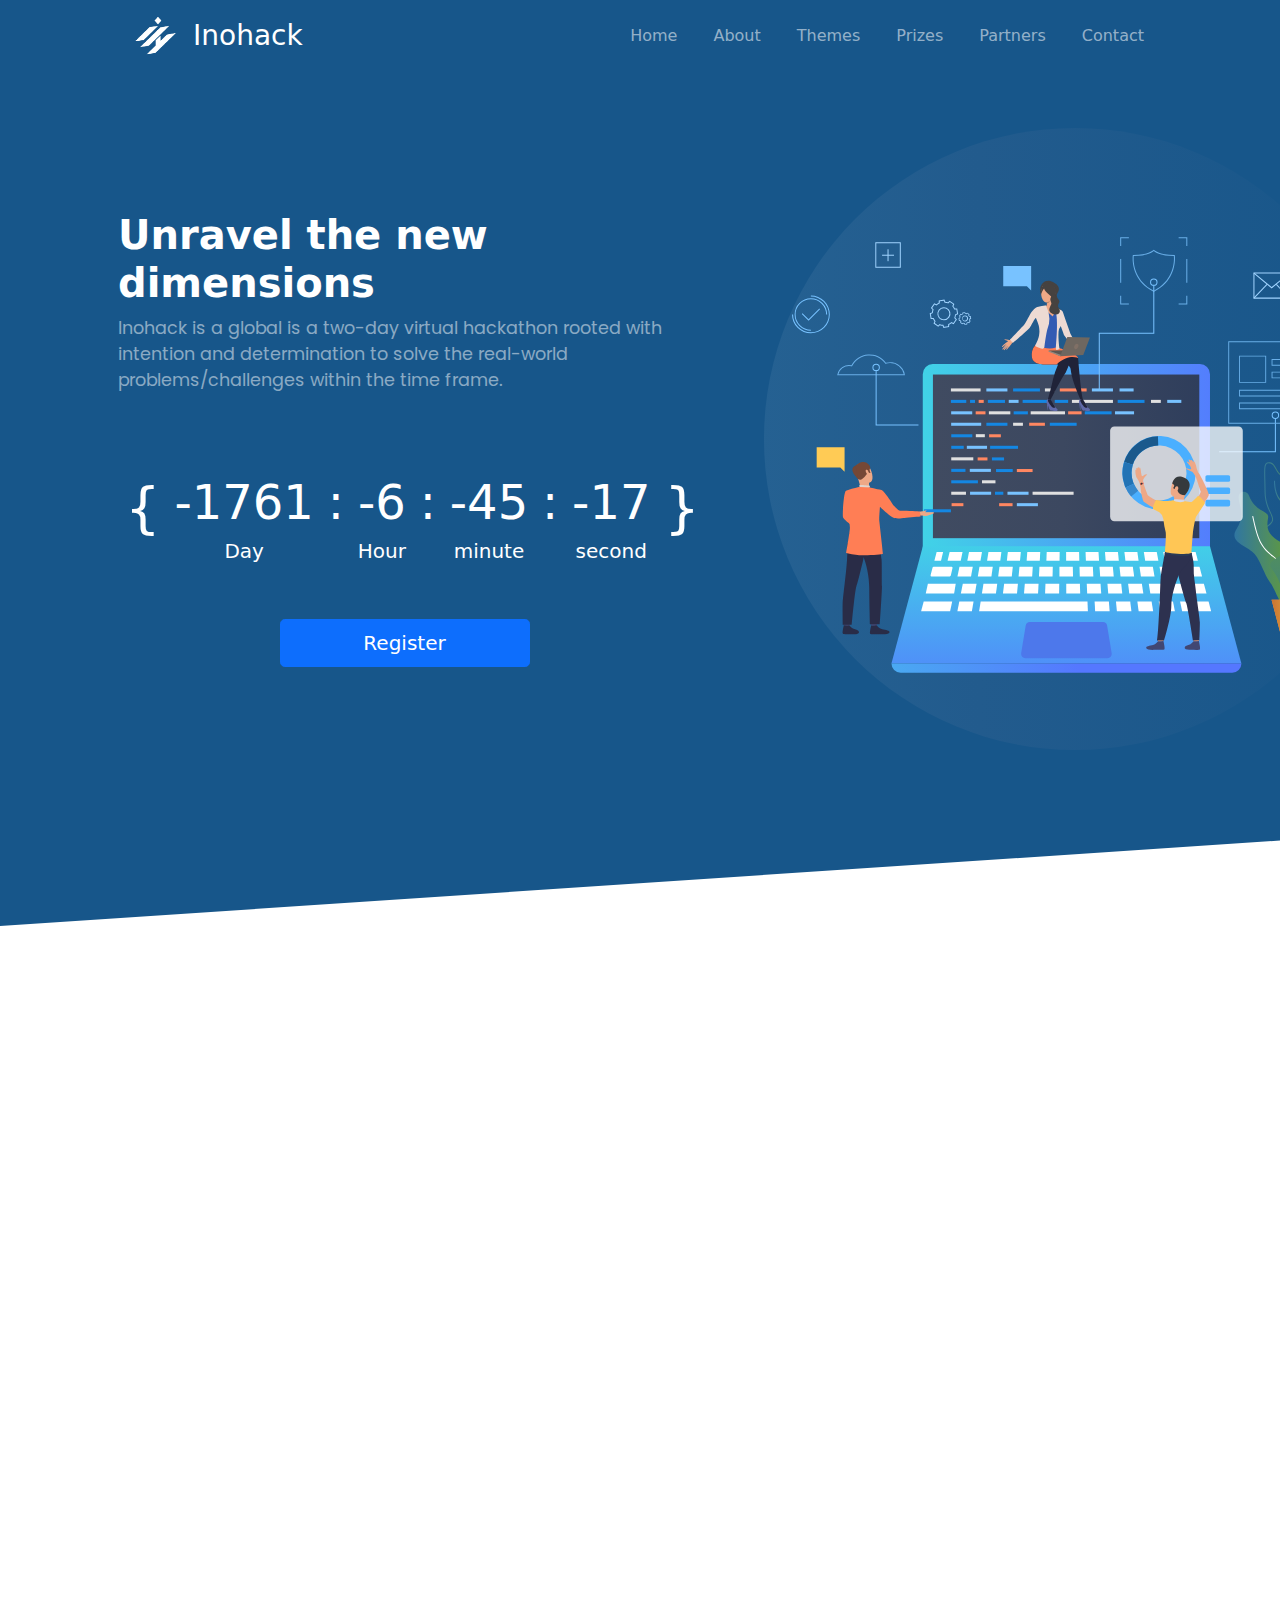
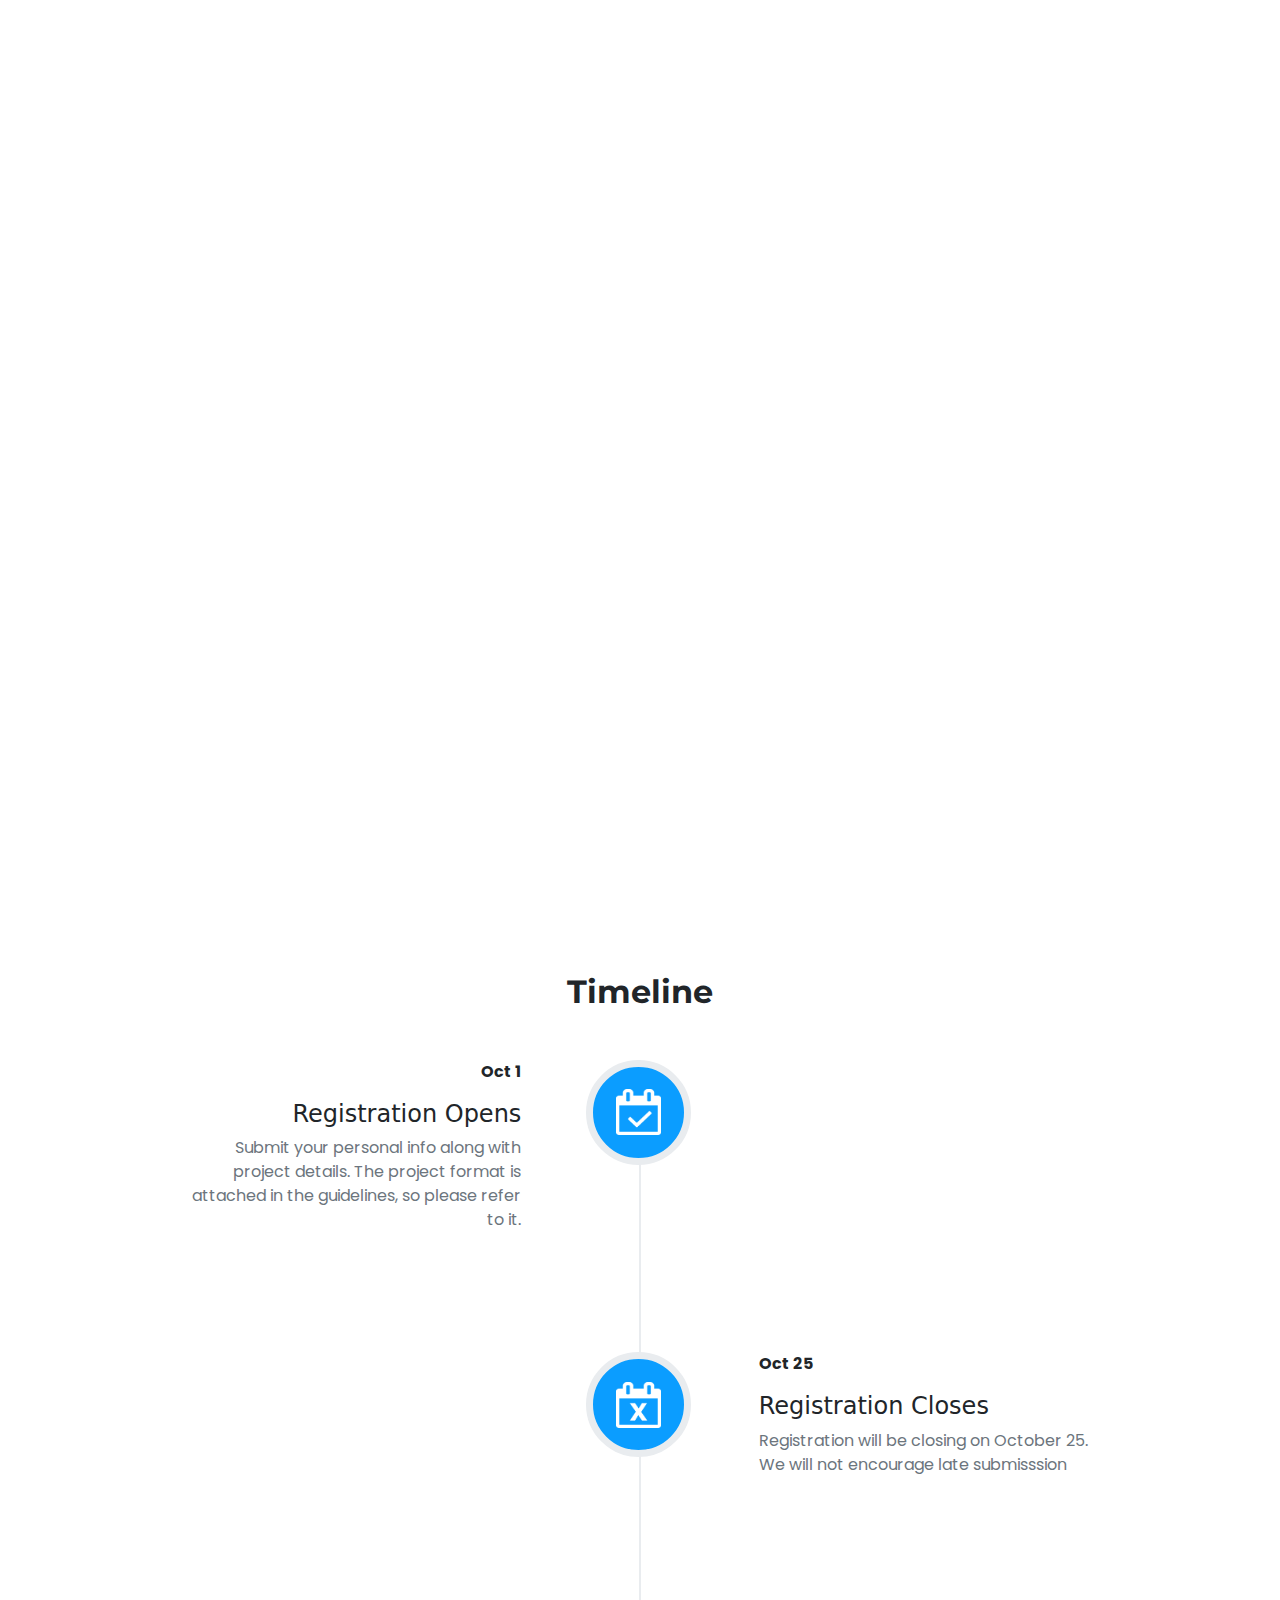
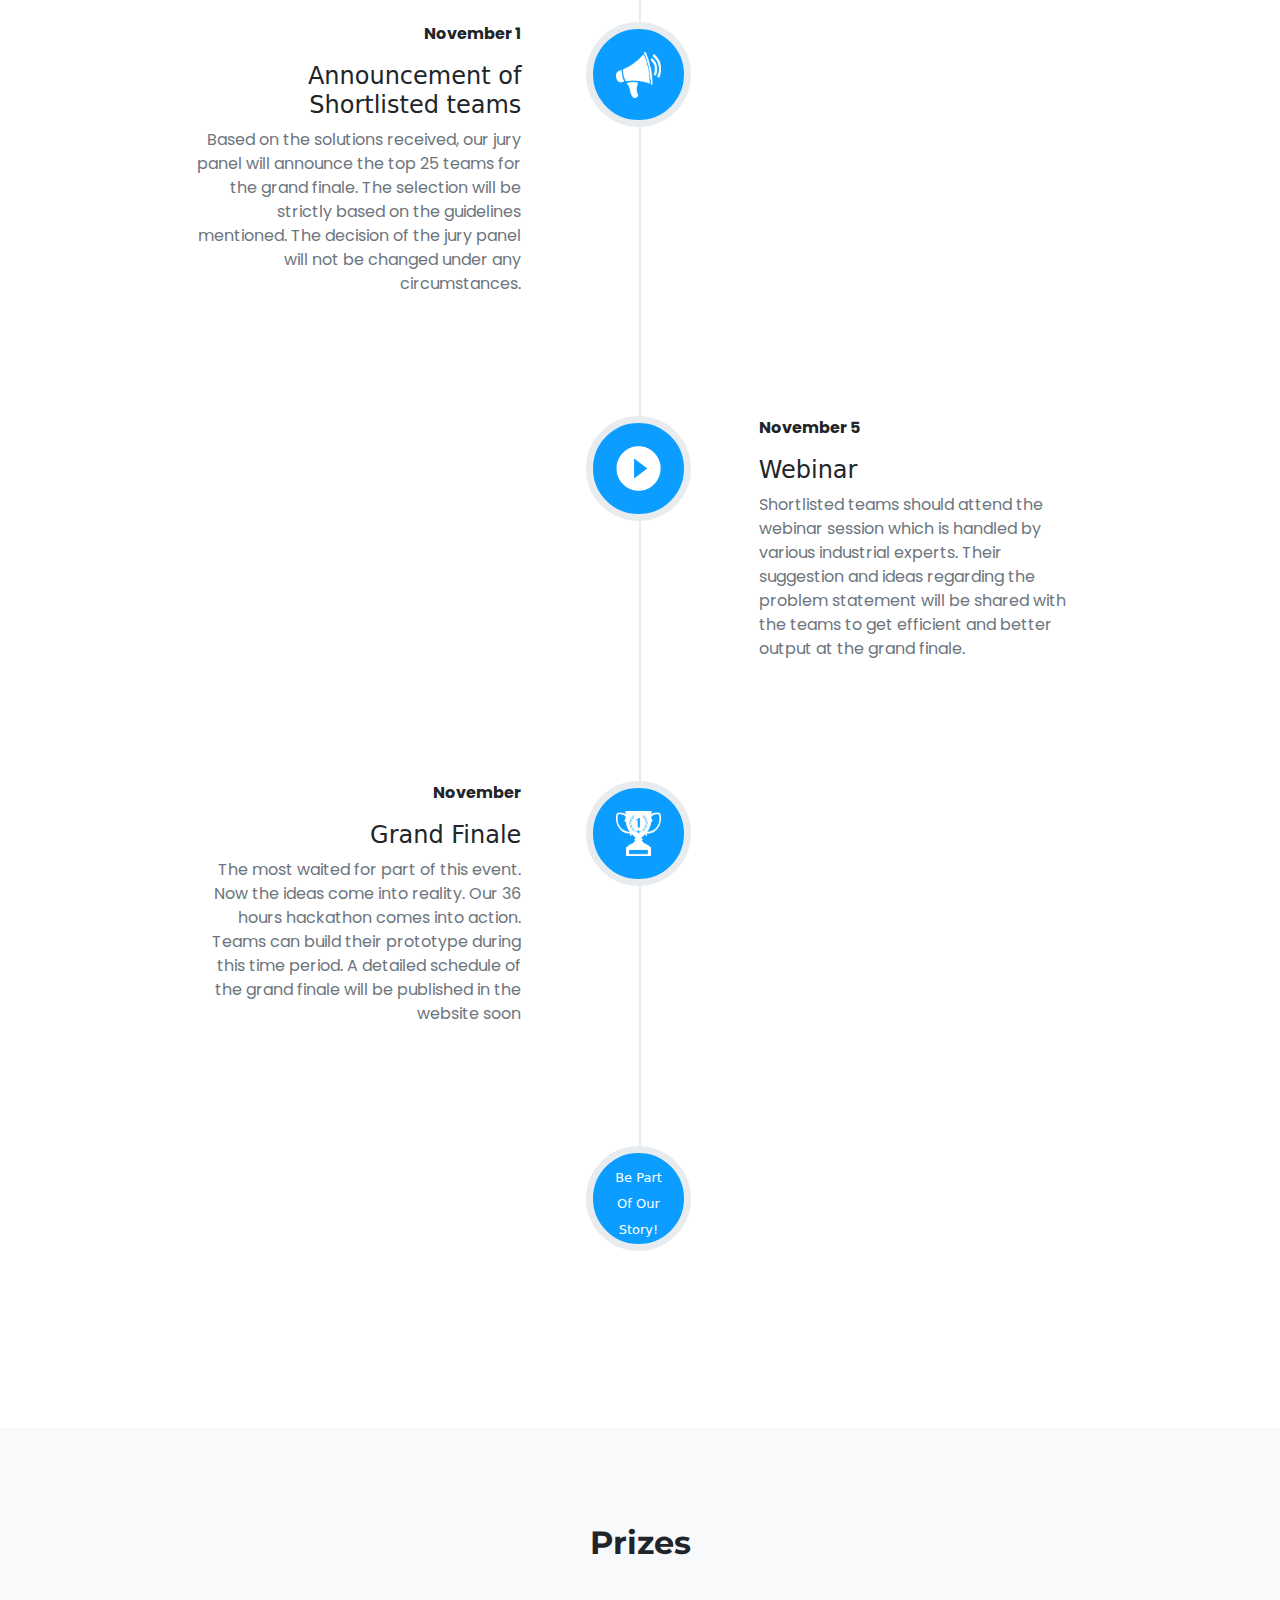
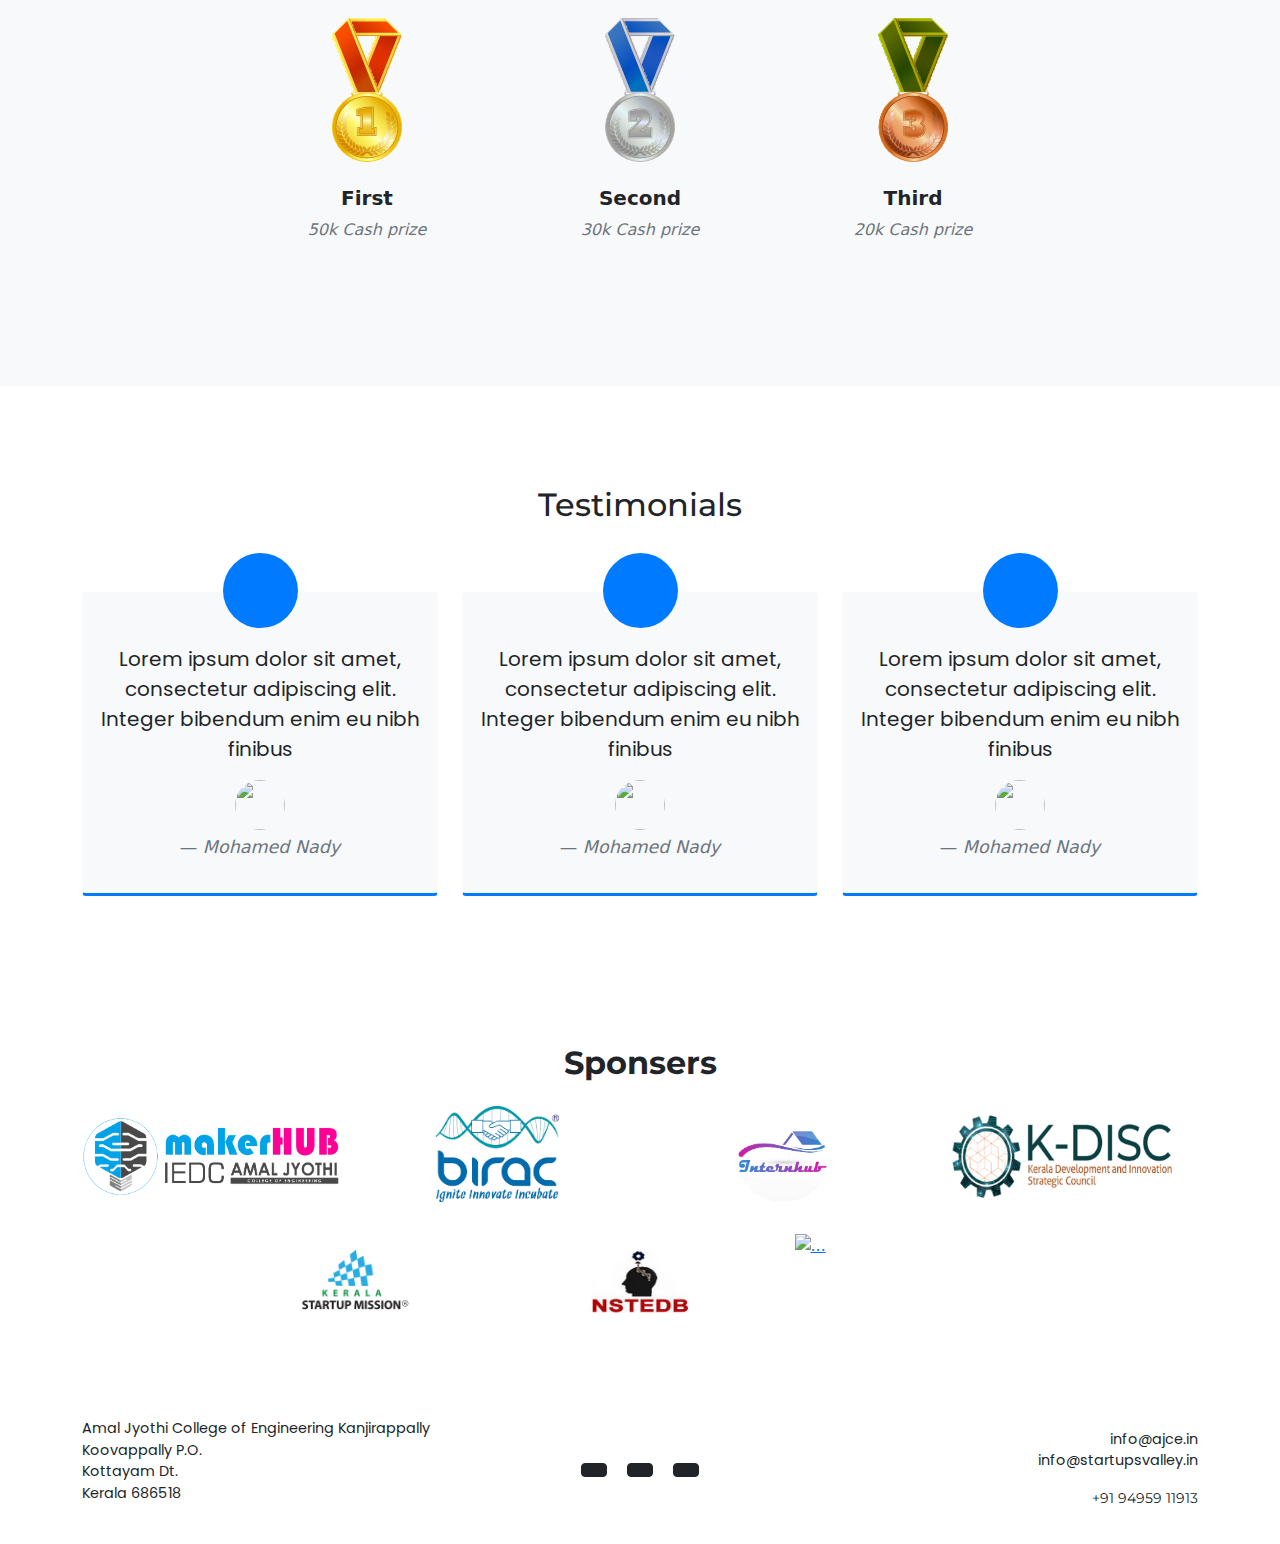
==== commit eb25c5a1: "2.8 footer" ====
--- a/index.html
+++ b/index.html
@@ -17,8 +17,6 @@
 
 
         <script>(function(w, d) { w.CollectId = "6150b161e3ebf6511abde474"; var h = d.head || d.getElementsByTagName("head")[0]; var s = d.createElement("script"); s.setAttribute("type", "text/javascript"); s.async=true; s.setAttribute("src", "https://collectcdn.com/launcher.js"); h.appendChild(s); })(window, document);</script>
-
-
 
     </head>
     <body class="d-flex flex-column h-100">
@@ -155,7 +153,7 @@
 
                     <div class="row justify-content-center">
 
-                        <h2 class="fw-bolder d-flex justify-content-center " >About Hackathon</h2>
+                        <h2 class="fw-bolder d-flex justify-content-center hack-heading " >About Hackathon</h2>
                         <p style="text-align: center;" class="fs-5 mb-4 ">Inohack is an international Indo-Germanic hackathon initiated by two esteemed institutions namely, SRH University Heidelberg and Amal Jyothi College of Engineering. The 48-hours long live event will be conducted in three gripping phases. The expected participants of the event are proficient computer programmers, software developers, graphic designers, domain experts, tech and startup enthusiasts.</p>    
                             
                     </div>
@@ -220,12 +218,16 @@
 
             <section id="themes" class="py-5">
 
-                <div class="text-center">
-                    <h2 class="section-heading text-uppercase mb-5">Problem Statement</h2>
-                </div>
-
+               
 
                 <div class="container reveal">
+
+                    <div class="row justify-content-center">
+
+                        <h2 class="fw-bolder d-flex  mb-5 justify-content-center hack-heading " >Problem Statements</h2> 
+                    </div>
+
+
                     <div class="row  align-items-center">
                         <div class="col-lg-6 order-first order-lg-last themes-row"><img class="img-fluid rounded mb-5 mb-lg-0" src="./assets/problemstatement-background2.svg" alt="..." /></div>
                         <div class="col-lg-6">
@@ -348,9 +350,8 @@
 
  <section class="page-section" id="">
     <div class="container">
-        <div class="text-center pb-5">
-            <h2 class="section-heading text-uppercase">Timeline</h2>
-            <!-- <h3 class="section-subheading text-muted">Lorem ipsum dolor sit amet consectetur.</h3>  -->
+        <div class="row justify-content-center">
+            <h2 class="fw-bolder d-flex  mb-5 justify-content-center hack-heading " >Timeline</h2> 
         </div>
         <ul class="timeline">
             <li >
@@ -444,7 +445,7 @@
             <section id="prizes" class="py-5 bg-light">
                 <div class="container px-5 my-5">
                     <div class="text-center pb-5">
-                        <h2 class="fw-bolder">Prizes</h2>
+                        <h2 class="fw-bolder hack-heading">Prizes</h2>
                         <!-- <p class="lead fw-normal text-muted mb-5">Contrary to popular belief, Lorem Ipsum is not simply random text </p> -->
                     </div>
                     <div class="row gx-5 row-cols-1 row-cols-sm-2 row-cols-xl-4 justify-content-center">
@@ -487,7 +488,7 @@
             <div class="testimonials text-center">
 
                 <div class="container">
-                  <h3>Testimonials</h3>
+                  <h2 class="hack-heading">Testimonials</h2>
                   <div class="row">
                     <div class="col-md-6 col-lg-4">
                       <div class="card border-light bg-light text-center">
@@ -539,9 +540,9 @@
 
 
             <!-- Clients-->
-        <div id="partners" class="py-5" style="background-color: aliceblue;" >
+        <div id="partners" class="py-5" style="background-color: white;  ">
             <div class="text-center">
-                <h2 class="fw-bolder">Sponsers</h2>
+                <h2 class="fw-bolder hack-heading">Sponsers</h2>
             </div>
             <div class="container" >
                 <div style="display: flex; justify-content: center; align-items: center; flex-wrap:wrap" class="row align-items-center">
@@ -683,15 +684,18 @@
             <footer id="footer" class="footer py-4">
                 <div class="container">
                     <div class="row align-items-center">
-                        <div class="col-lg-4 text-lg-start">Copyright &copy; Your Website 2021</div>
+                        <div class="col-lg-4 text-lg-start"><p><i class="fas fa-map-marker-alt"></i> Amal Jyothi College of Engineering
+                            Kanjirappally <br> Koovappally P.O. <br>
+                            Kottayam Dt. <br> Kerala 686518</p></div>
                         <div class="col-lg-4 my-3 my-lg-0">
                             <a class="btn btn-dark btn-social mx-2" href="#!"><i class="fab fa-twitter"></i></a>
                             <a class="btn btn-dark btn-social mx-2" href="#!"><i class="fab fa-facebook-f"></i></a>
                             <a class="btn btn-dark btn-social mx-2" href="#!"><i class="fab fa-linkedin-in"></i></a>
                         </div>
                         <div class="col-lg-4 text-lg-end">
-                            <a class="link-dark text-decoration-none me-3" href="#!">Privacy Policy</a>
-                            <a class="link-dark text-decoration-none" href="#!">Terms of Use</a>
+                            <a class="link-dark text-decoration-none me-3" href="#!"><p > info@ajce.in <br>
+                                info@startupsvalley.in</p></a>
+                            <a class="link-dark text-decoration-none" href="#!"> <i class="fas fa-phone-alt"></i> +91 94959 11913</a>
                         </div>
                     </div>
                 </div>
--- a/css/style.css
+++ b/css/style.css
@@ -1,3 +1,22 @@
+
+
+
+
+@import url('https://fonts.googleapis.com/css2?family=Poppins:wght@300&display=swap');
+
+@import url('https://fonts.googleapis.com/css2?family=Montserrat:wght@500&display=swap');
+
+
+
+p{
+
+  font-family: 'Poppins', sans-serif !important;
+}
+
+
+.hack-heading{
+  font-family: 'Montserrat', sans-serif !important;
+}
 
 /* coming soon  */
 
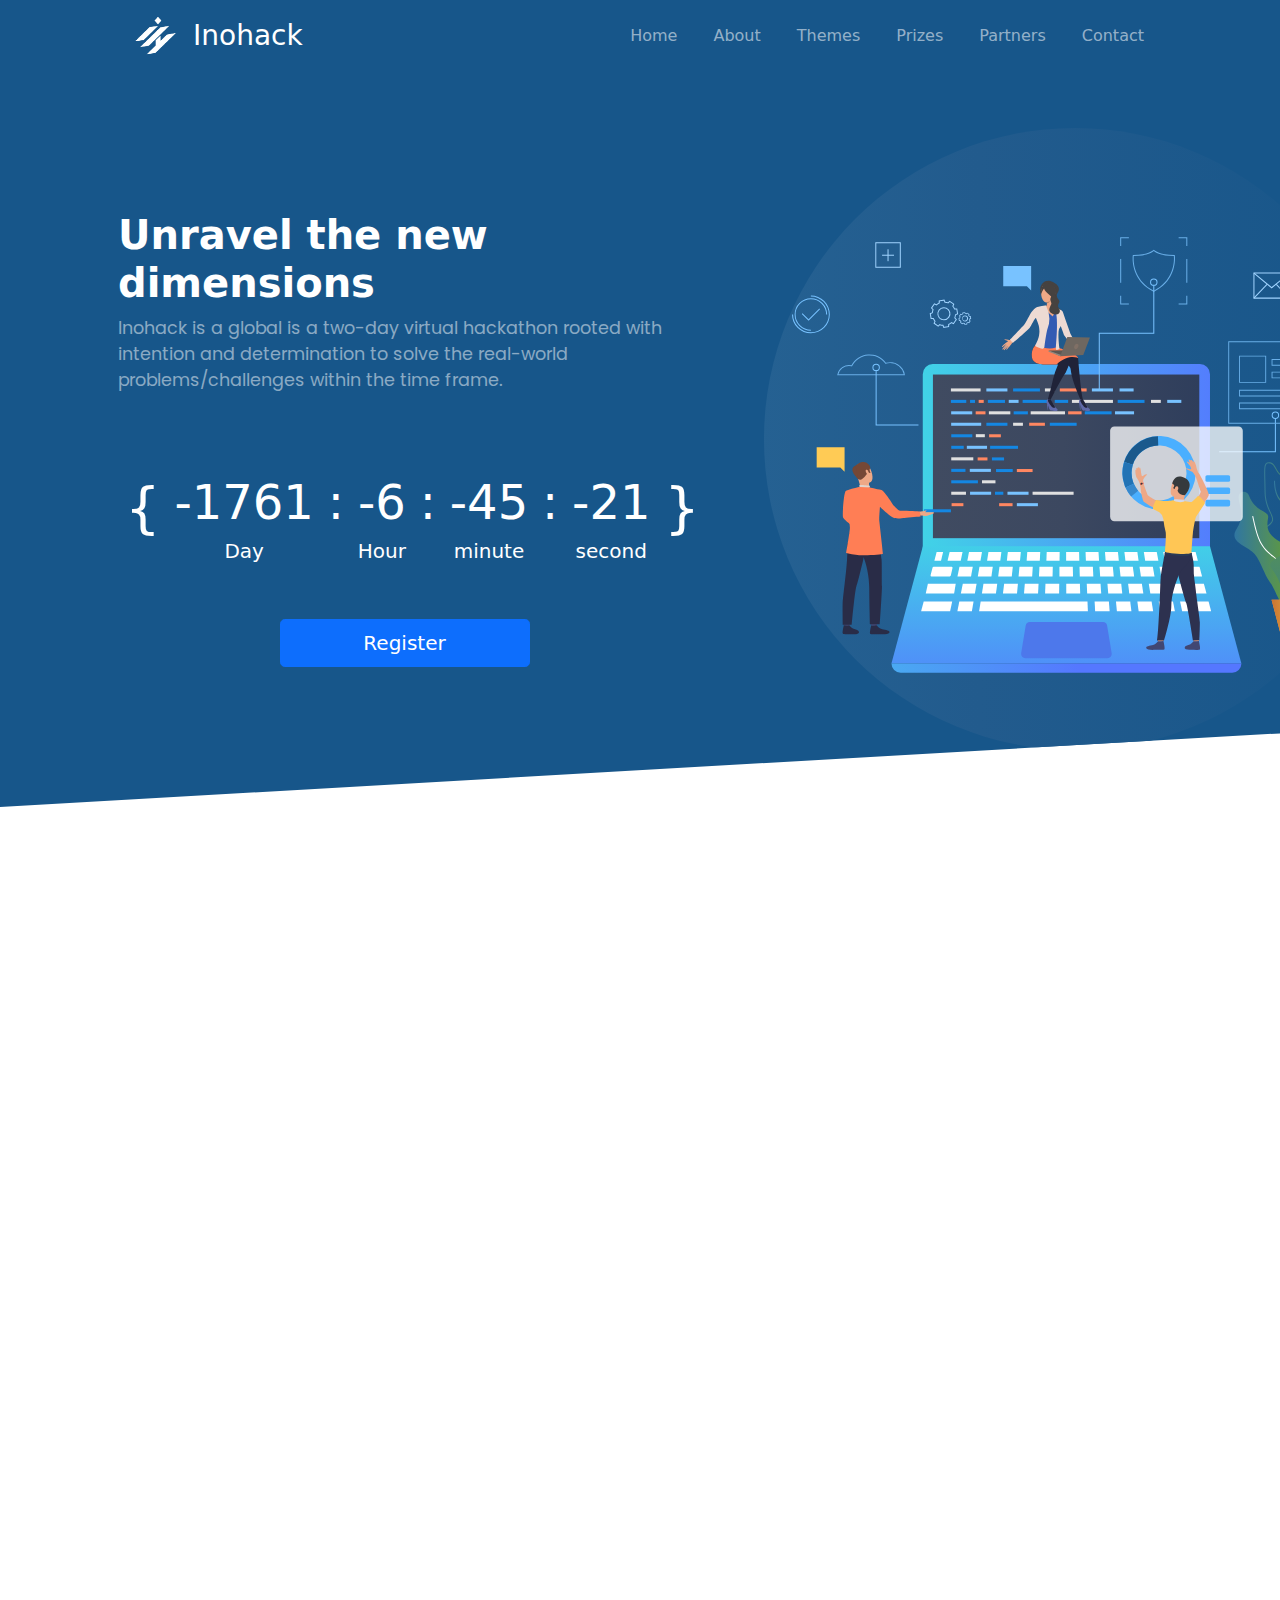
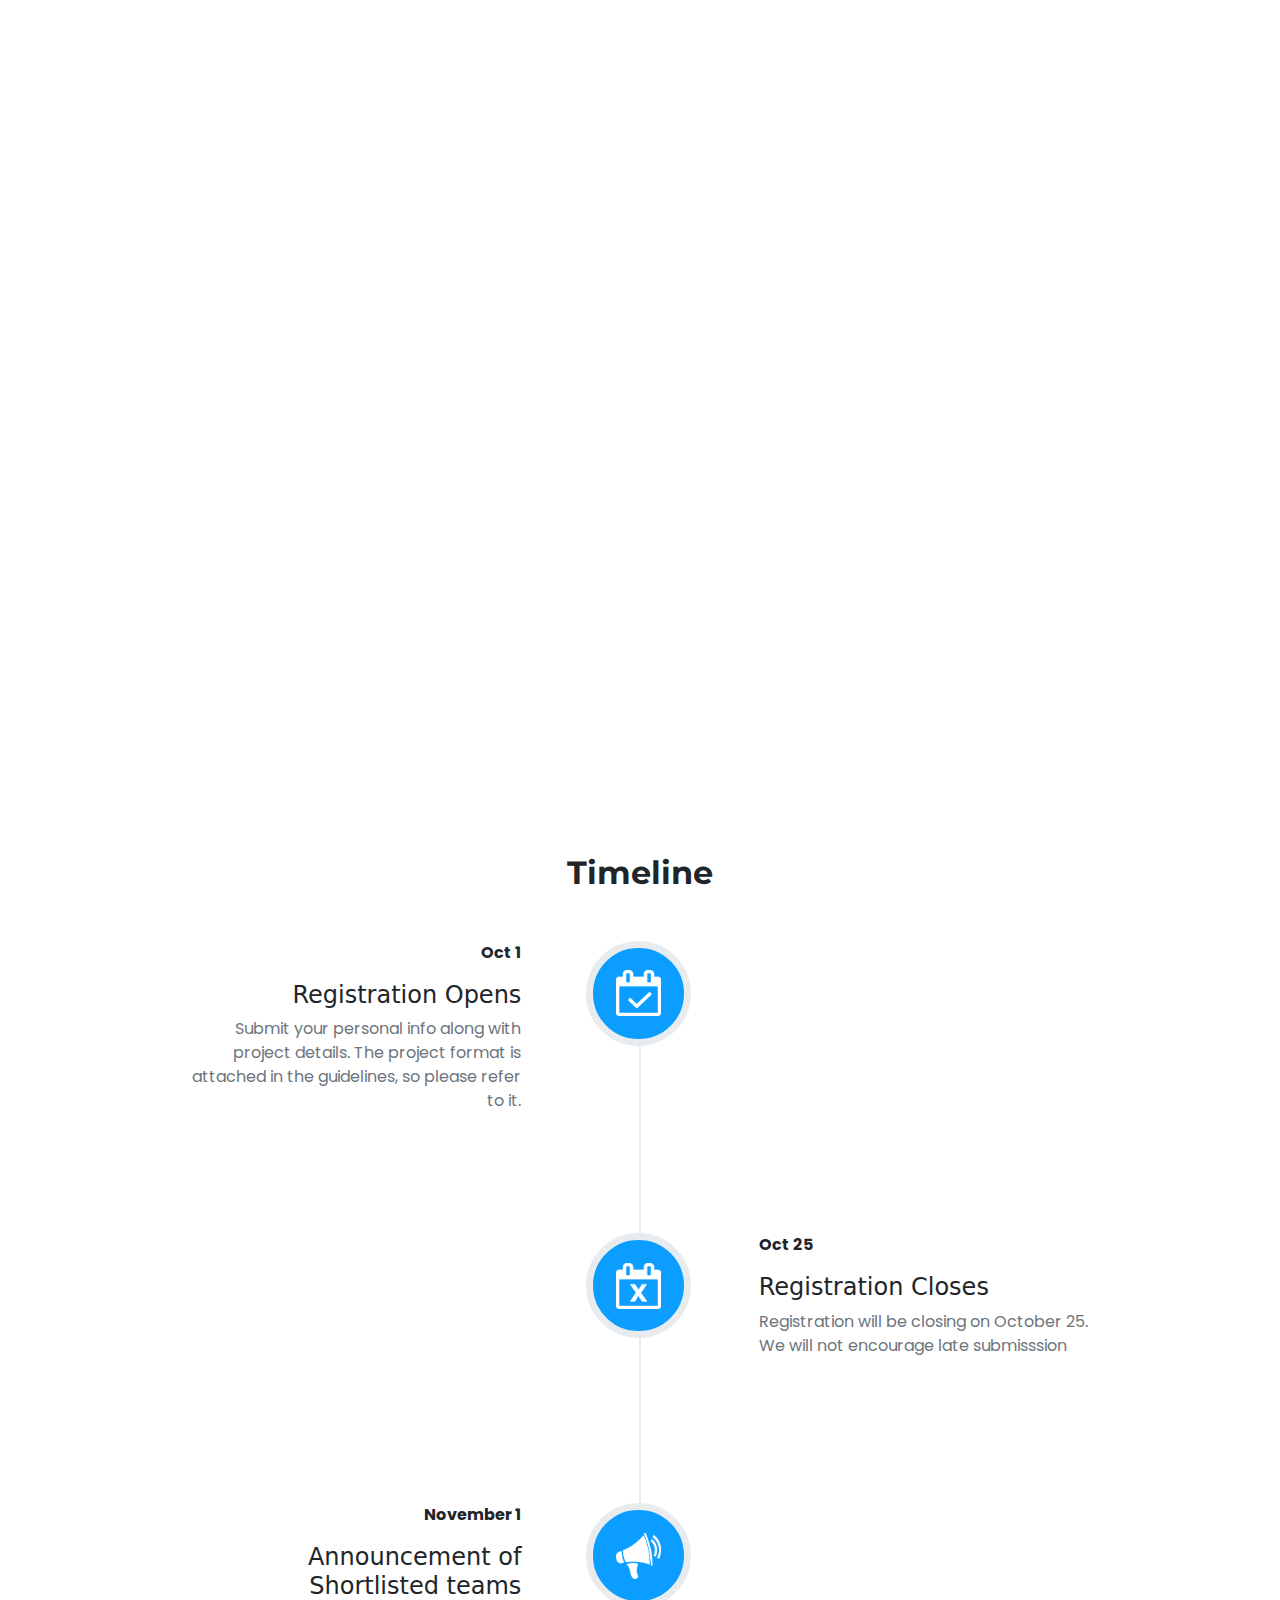
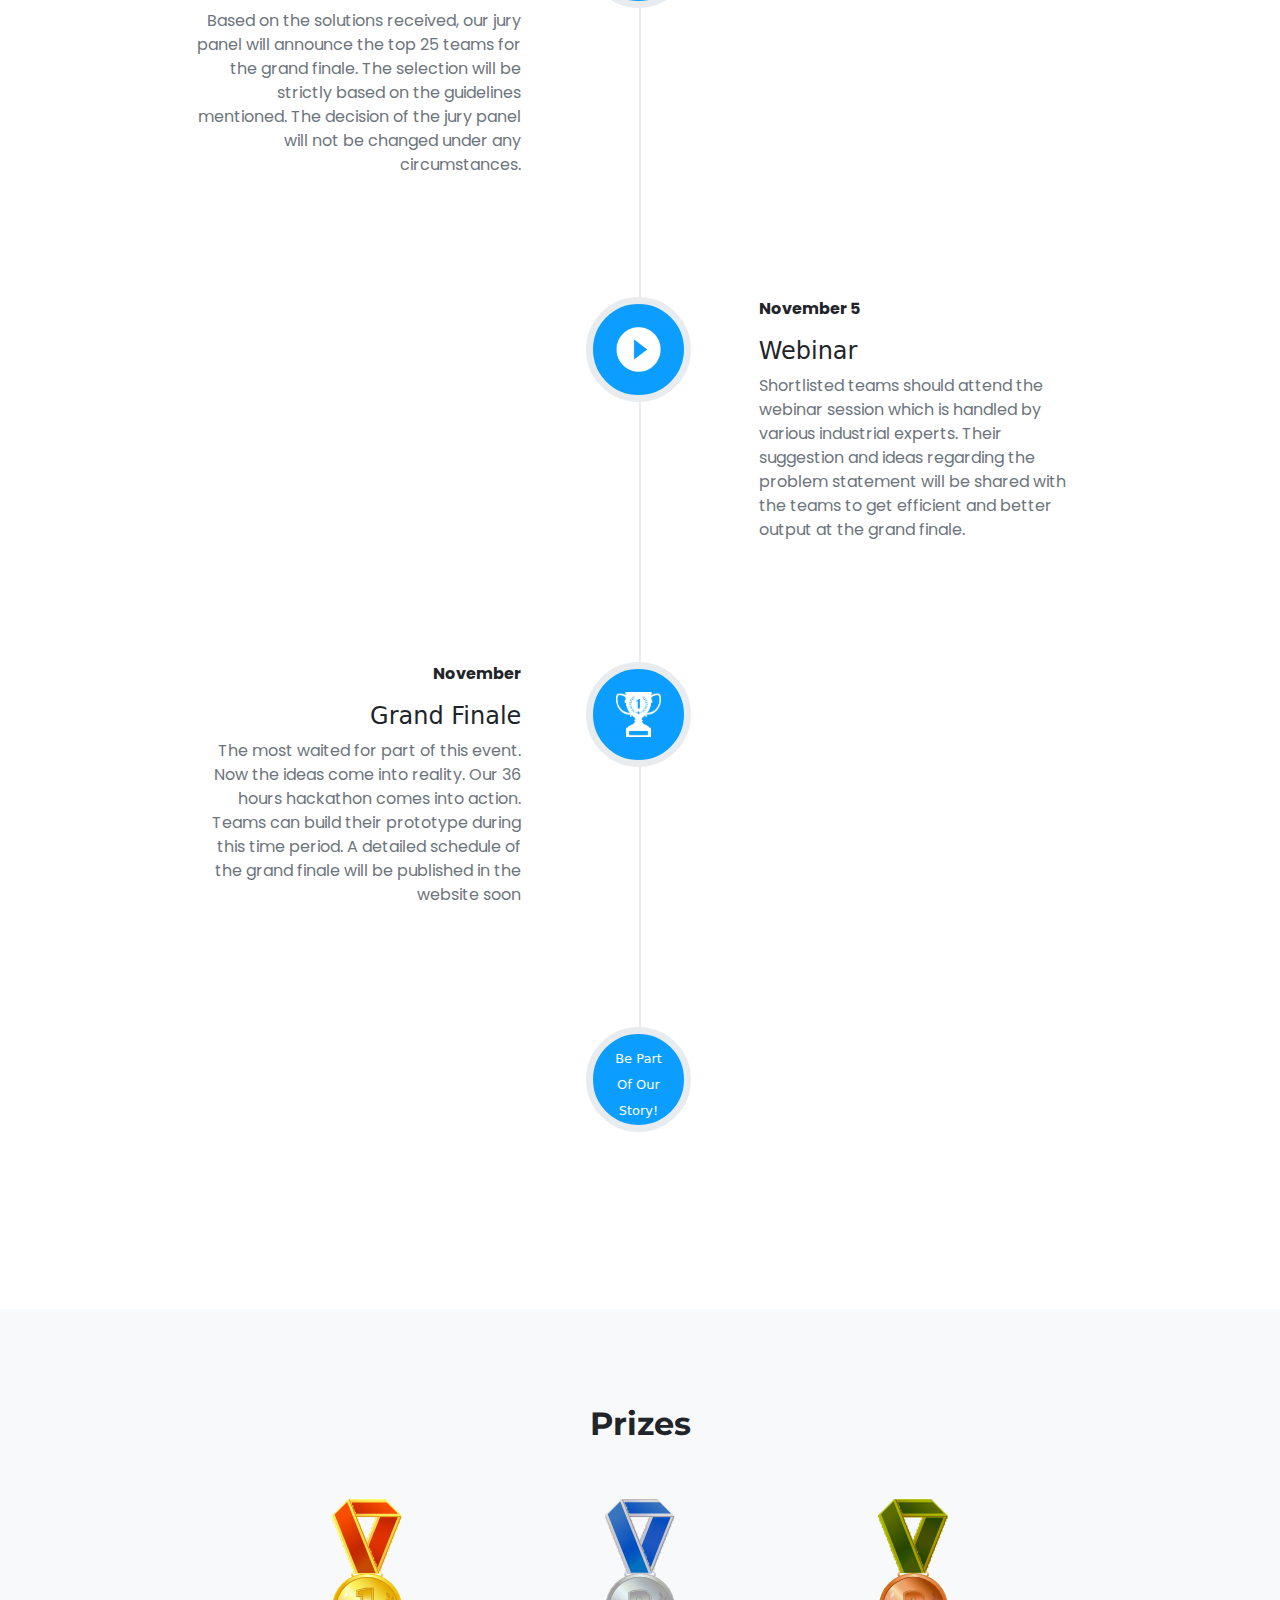
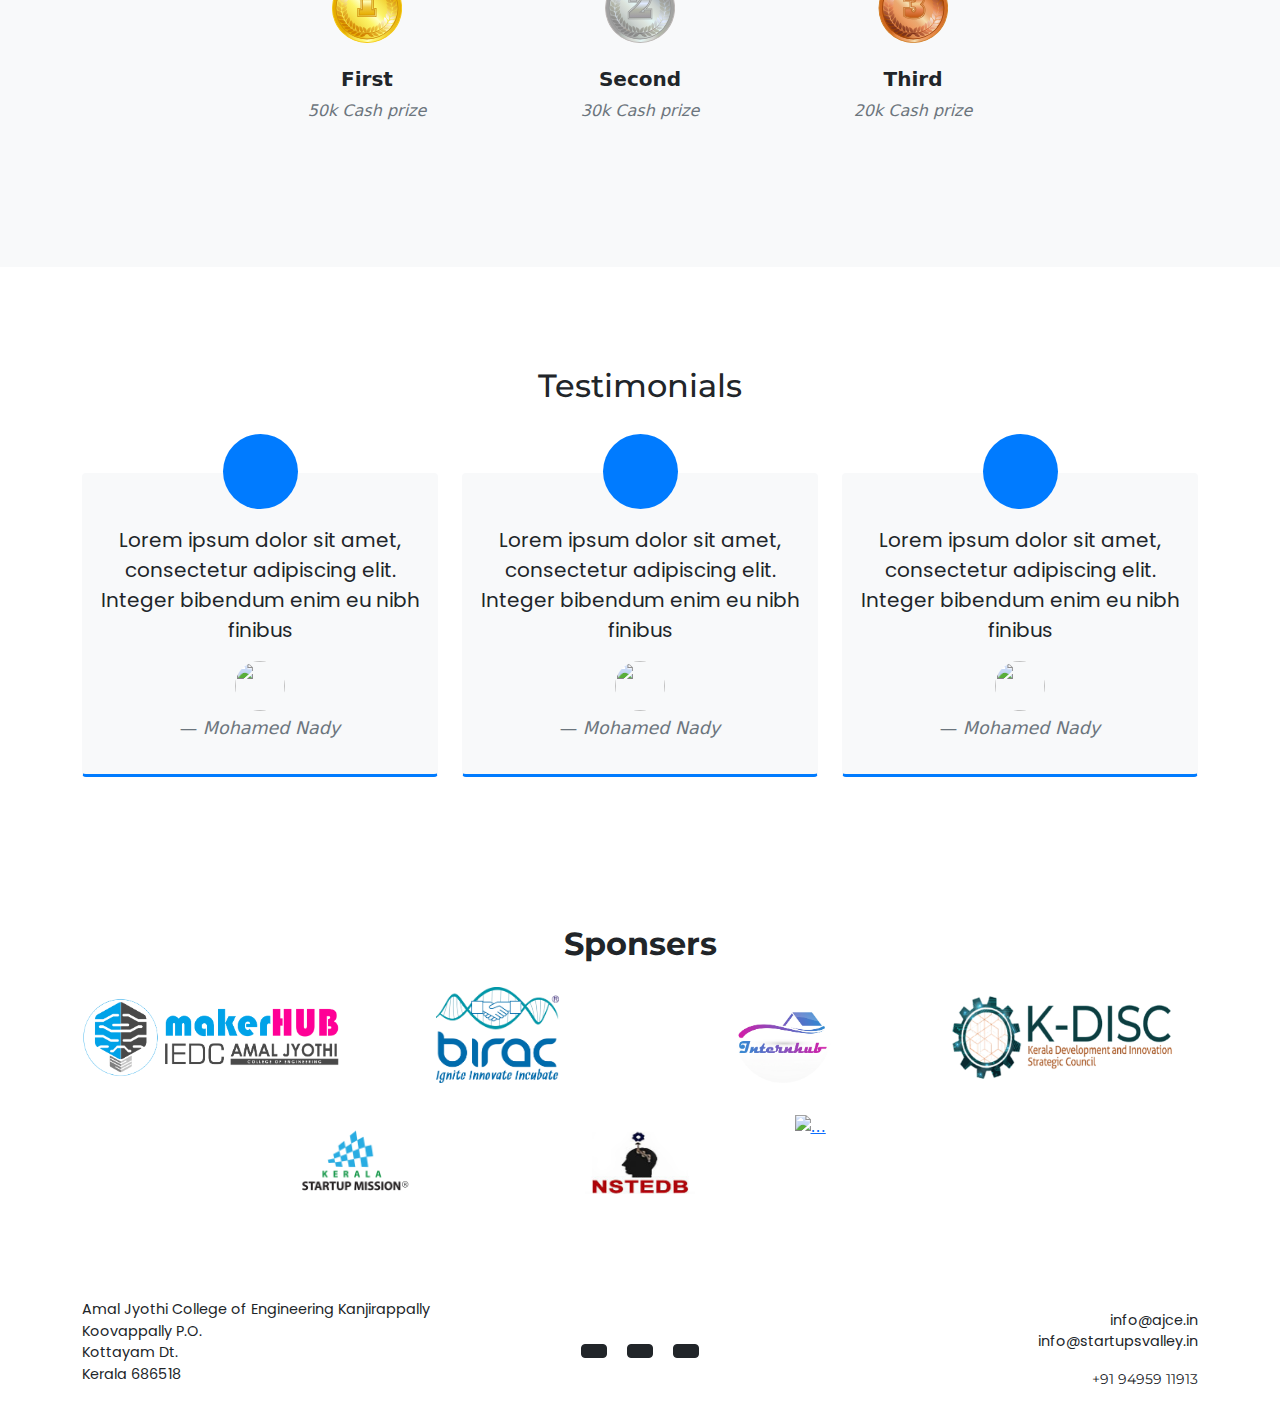
==== commit 92d59d35: "2.8 home section logo" ====
--- a/index.html
+++ b/index.html
@@ -68,7 +68,7 @@
                 </div>
             </nav>
             <!-- Header-->
-            <header style="background-color: rgb(23, 86, 138); clip-path: polygon(0 0, 100% 0, 100% 90%, 0 100%); height: 95vh;" class="py-5 ">
+            <header style="background-color: rgb(23, 86, 138); clip-path: polygon(0 0, 100% 0, 100% 90%, 0 100%); height: 95%;" class="py-5 ">
                 <div class="container px-5">
                     <div class="row gx-5 align-items-center justify-content-center">
                         <div class="col-lg-8 col-xl-7 col-xxl-6">
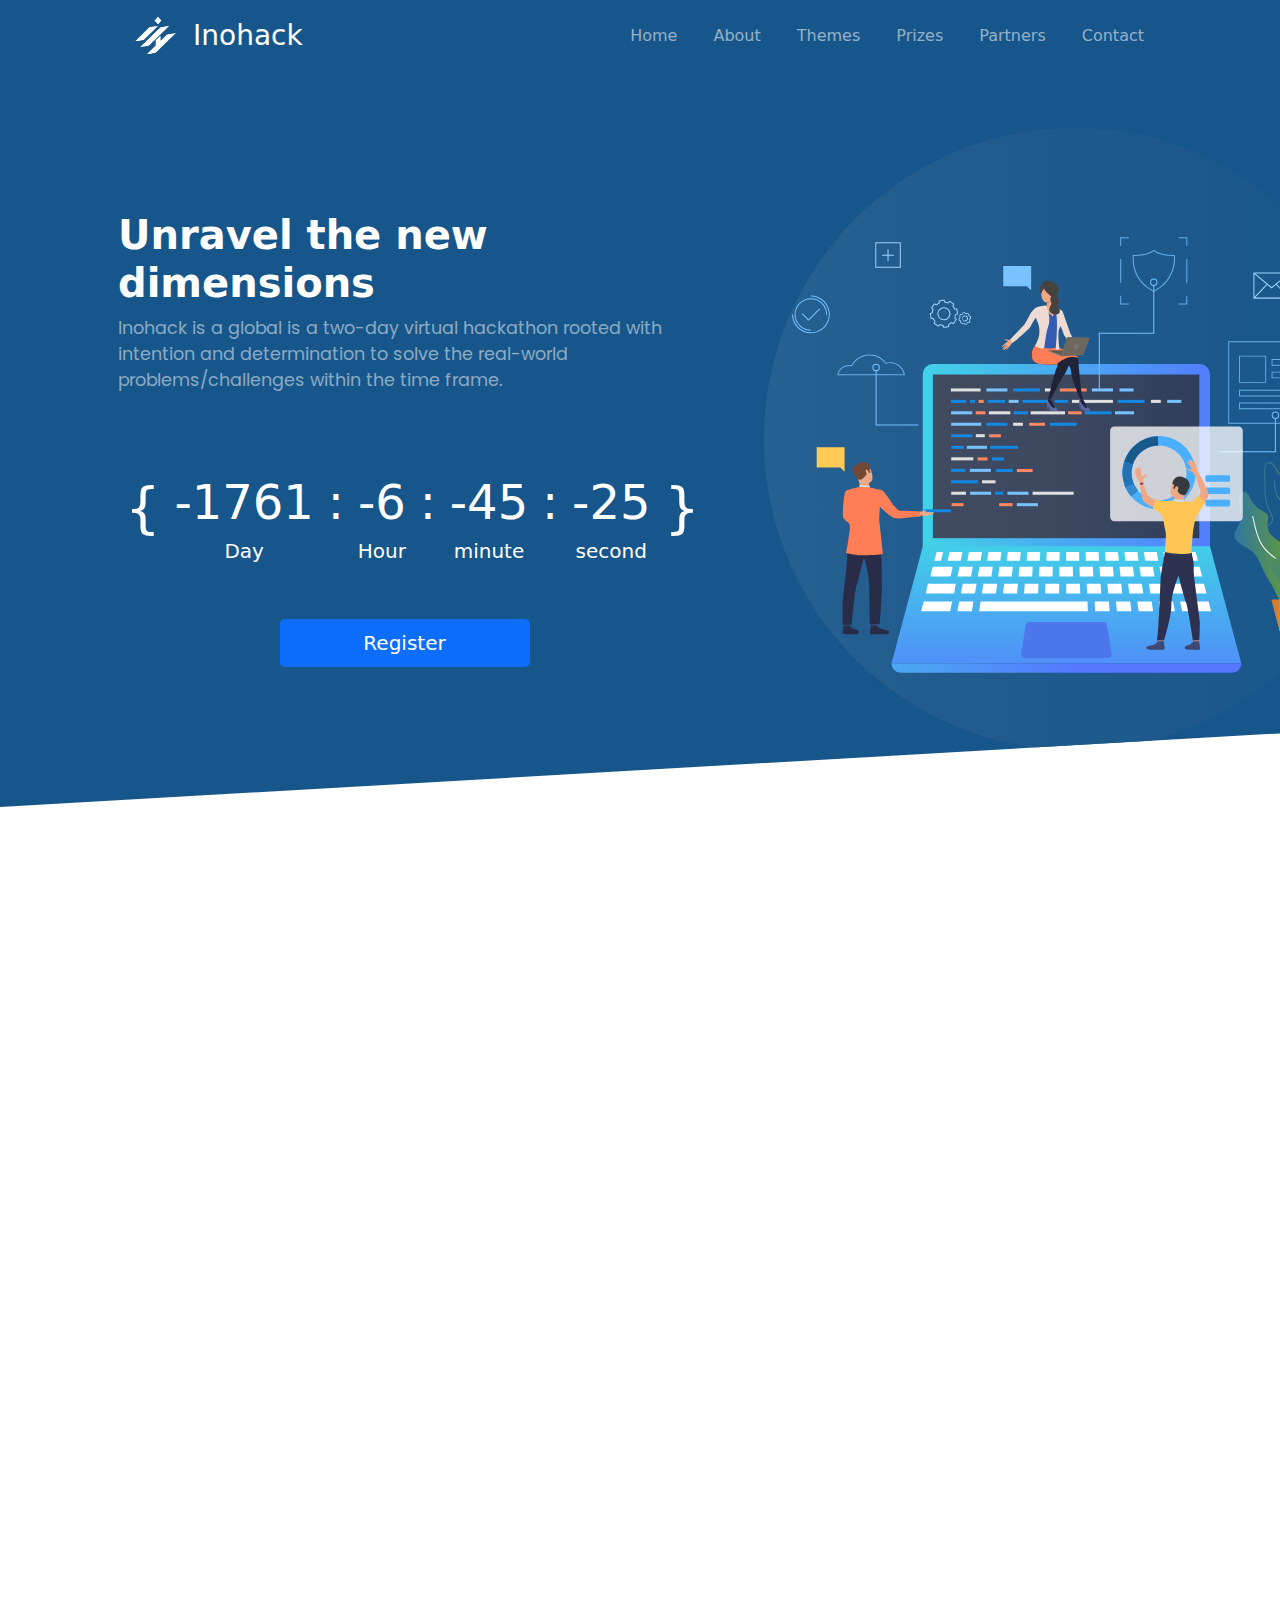
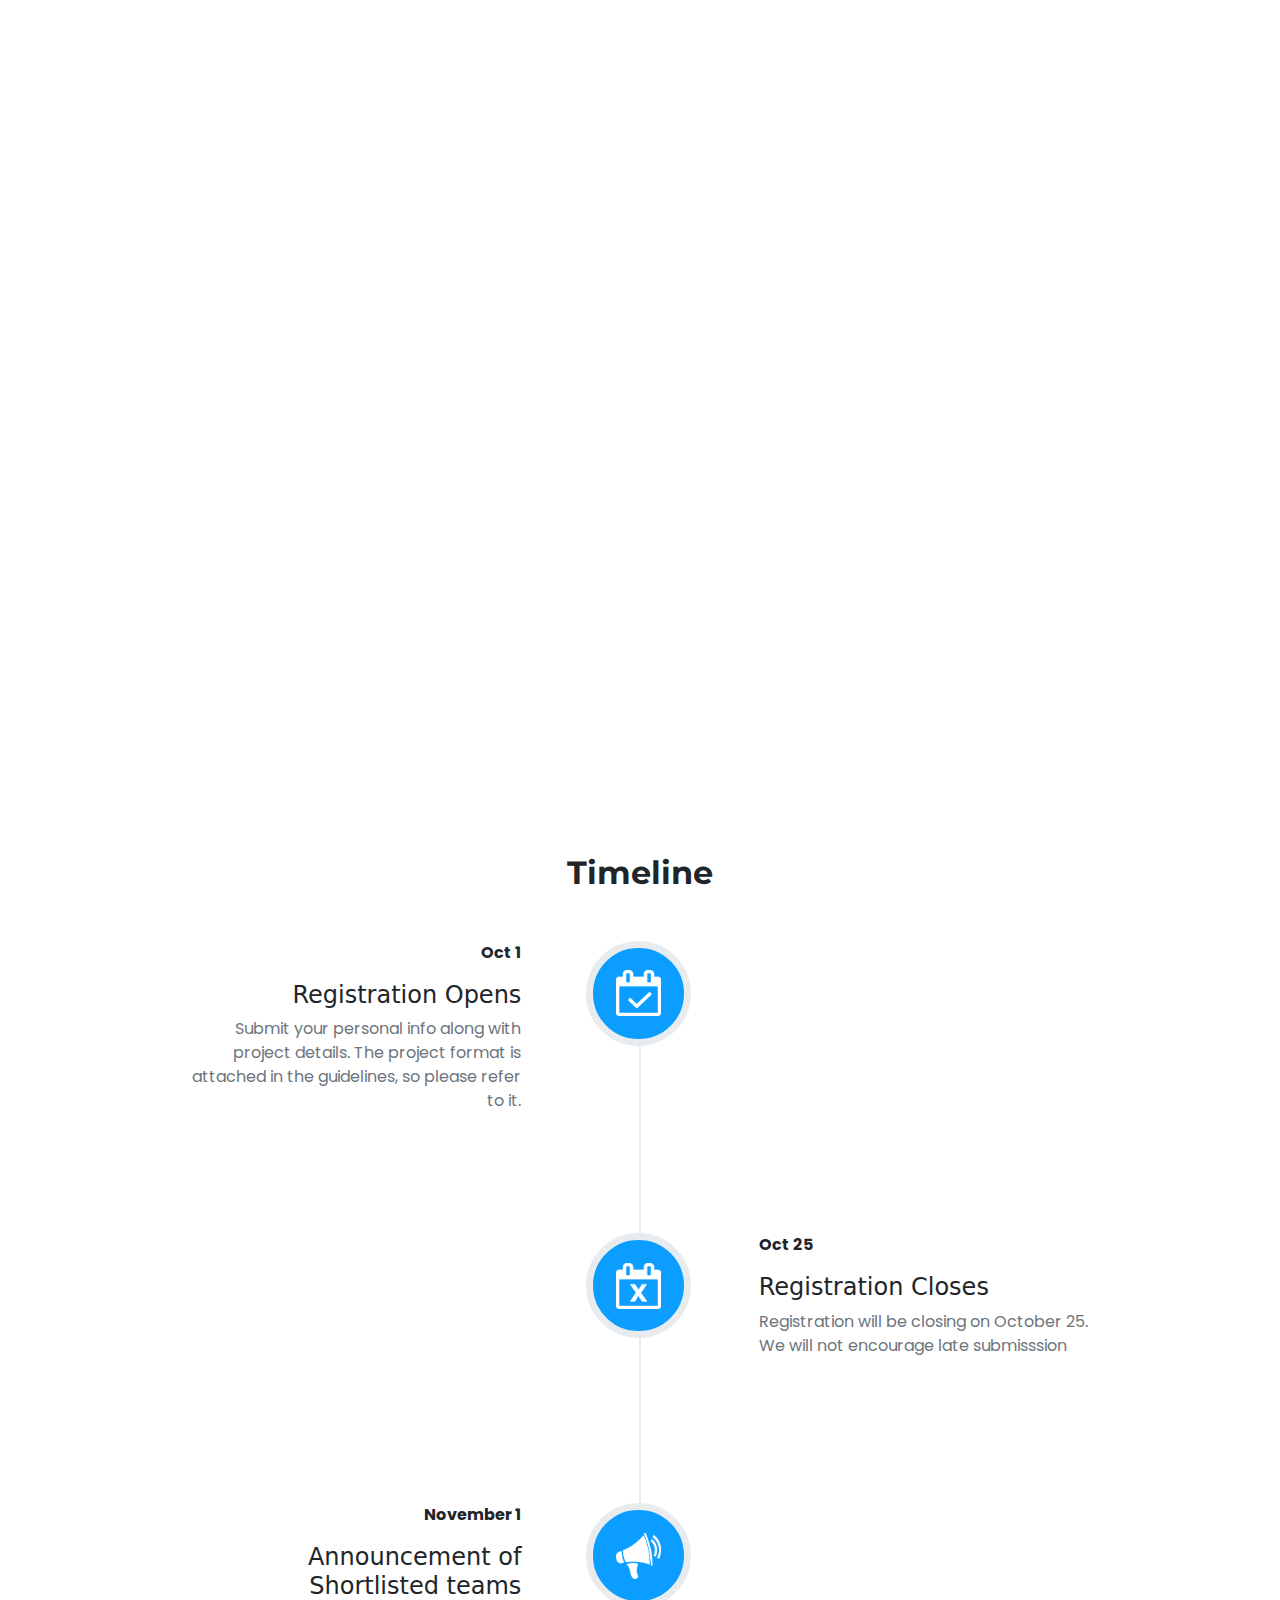
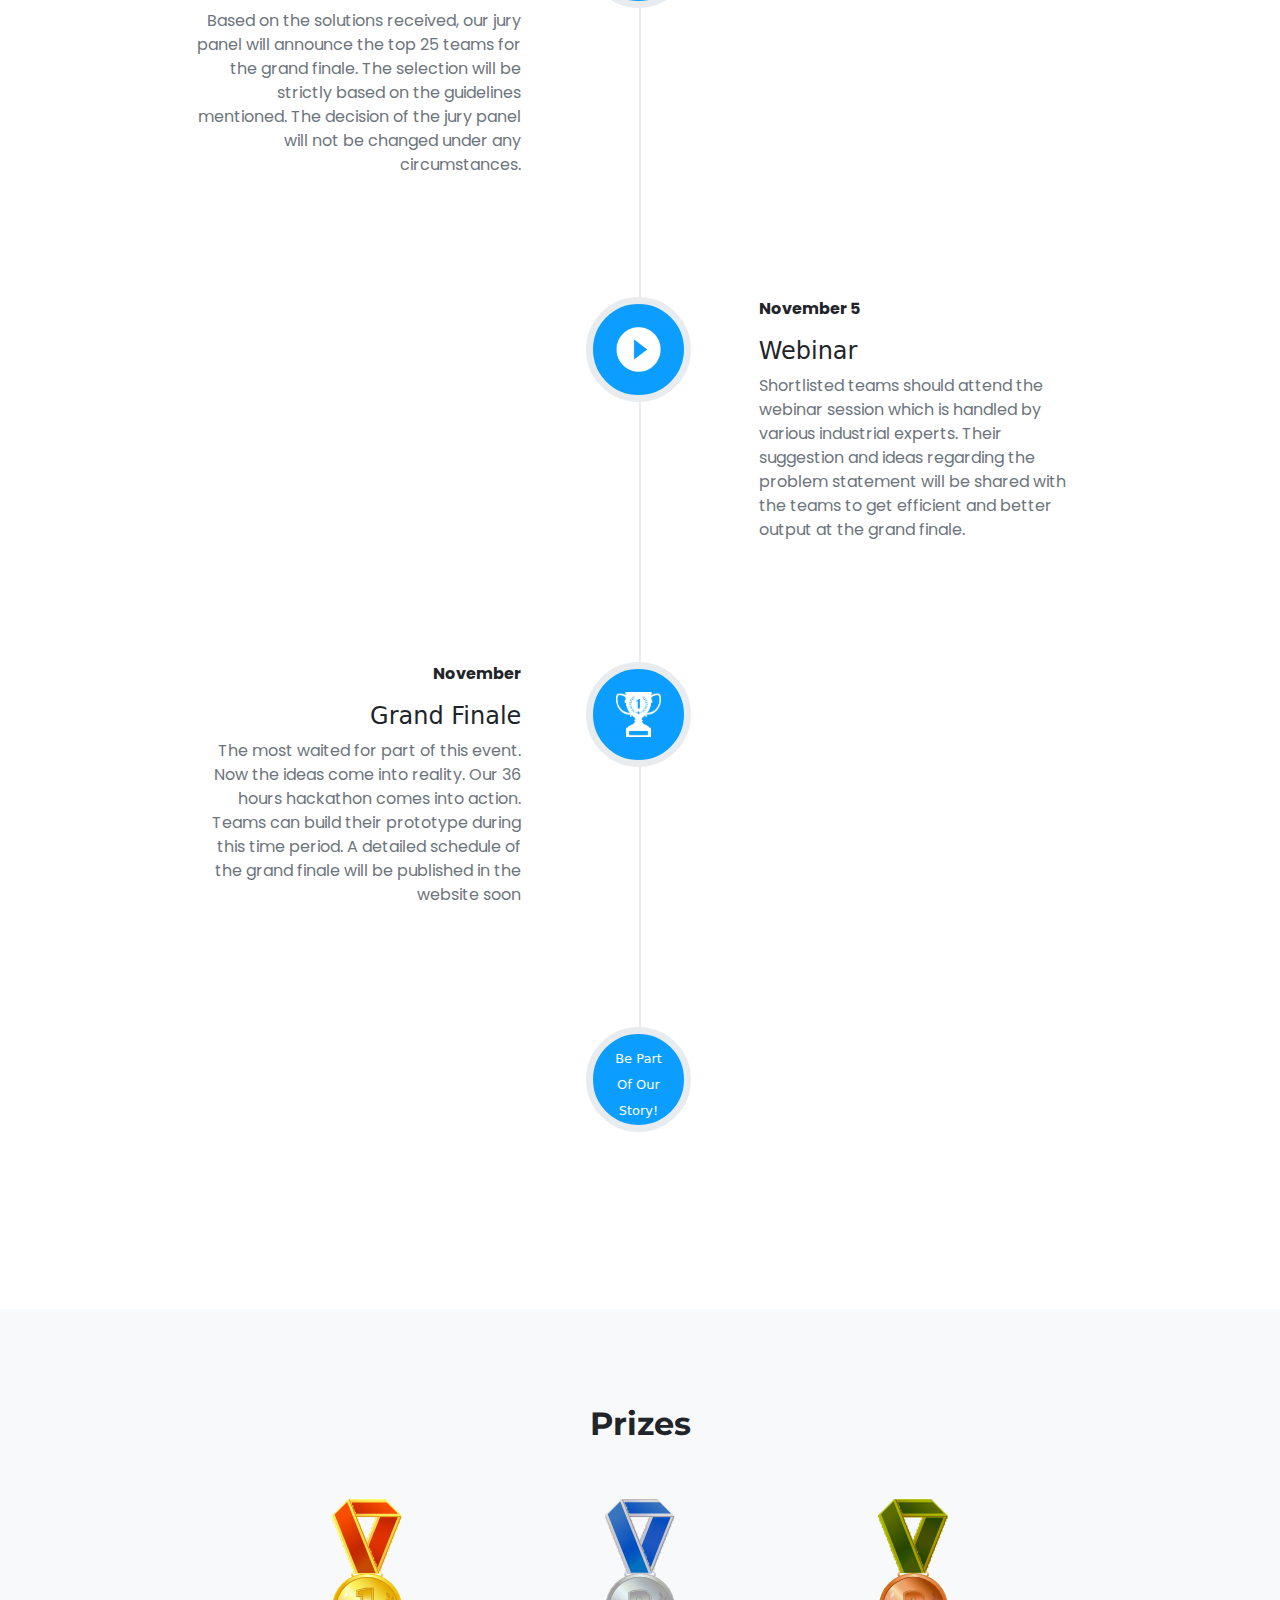
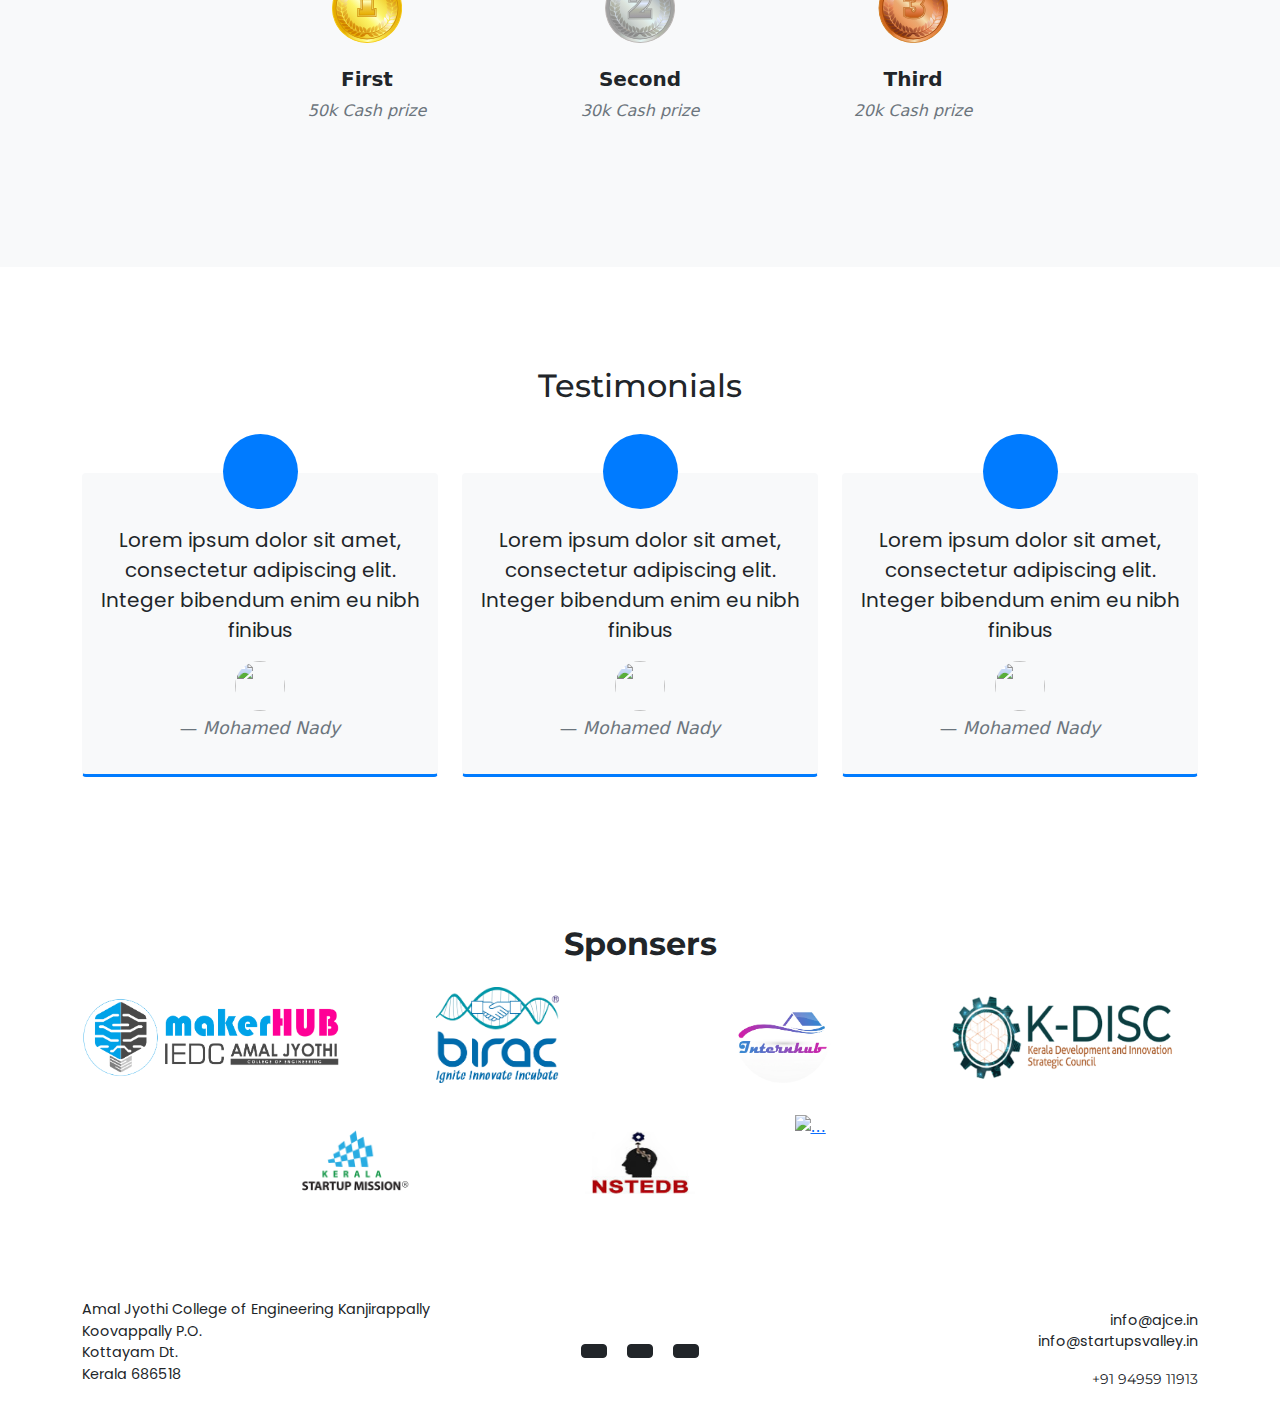
==== commit 06964ad9: "2.8 ps white space" ====
--- a/index.html
+++ b/index.html
@@ -130,7 +130,7 @@
                             </div>
                         </div>
                         <div class="col-xl-5 col-xxl-6 order-md-1 d-xl-block d-none text-center">
-                            <div style=" animation: slideIn 1.5s ease-in-out forwards; background: linear-gradient(90deg, rgb(37, 97, 146) 0%, rgb(34, 91, 141) 35%, rgb(23, 86, 138) 100%); clip-path: circle(48.6% at 50% 50%); height: 40rem; width: 40rem; "><img class="img-fluid rounded-3 my-5" style="margin-left: 10px; width: 90%; height: 90%;" src="./assets/home-illustration.svg" alt="..." /></div>
+                            <div class="home-back-img" style=" animation: slideIn 1.5s ease-in-out forwards; background: linear-gradient(90deg, rgb(37, 97, 146) 0%, rgb(34, 91, 141) 35%, rgb(23, 86, 138) 100%); clip-path: circle(48.6% at 50% 50%); height: 35rem; width: 35rem; "><img class="img-fluid rounded-3 my-5" style="margin-left: 10px; width: 90%; height: 90%;" src="./assets/home-illustration.svg" alt="..." /></div>
                         </div>
                     </div>
                 </div>
--- a/css/style.css
+++ b/css/style.css
@@ -688,6 +688,47 @@
 
 .heading-brand h6{
   /* margin-left: -2px; */
-  font-weight: 50px;
-
+  font-size: 1.5rem;
+  font-weight: 600;
+  margin-left: -.5rem;
+
+}
+
+
+
+
+
+
+
+
+
+
+
+/* Extra small devices (phones, 600px and down) */
+@media only screen and (max-width: 600px) {
+}
+
+/* Small devices (portrait tablets and large phones, 600px and up) */
+@media only screen and (min-width: 600px) {
+}
+
+/* Medium devices (landscape tablets, 768px and up) */
+@media only screen and (min-width: 768px) {
+} 
+
+/* Large devices (laptops/desktops, 992px and up) */
+@media only screen and (min-width: 992px) {
+  
+
+} 
+
+/* Extra large devices (large laptops and desktops, 1200px and up) */
+@media only screen and (min-width: 1200px) {
+
+  .home-back-img{
+
+    height: 40rem !important;
+    width: 40rem !important;
+  }
+  
 }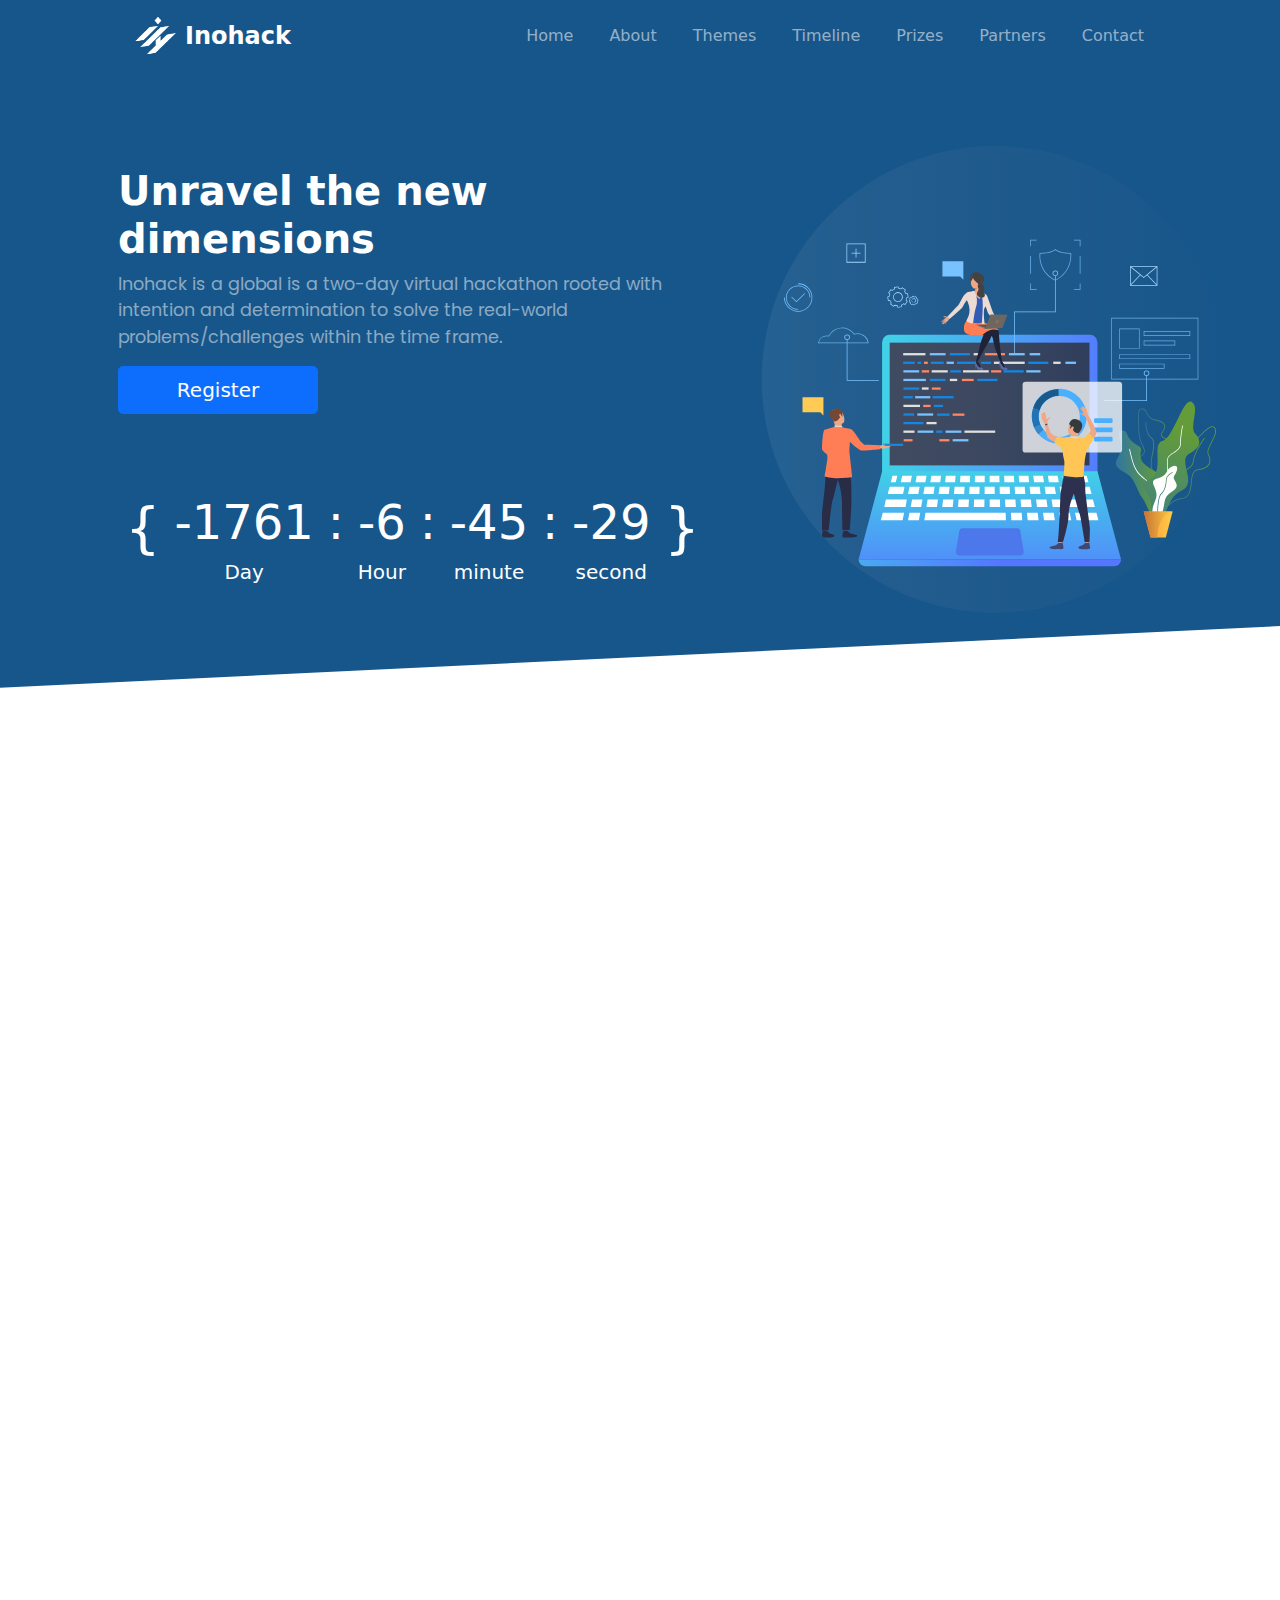
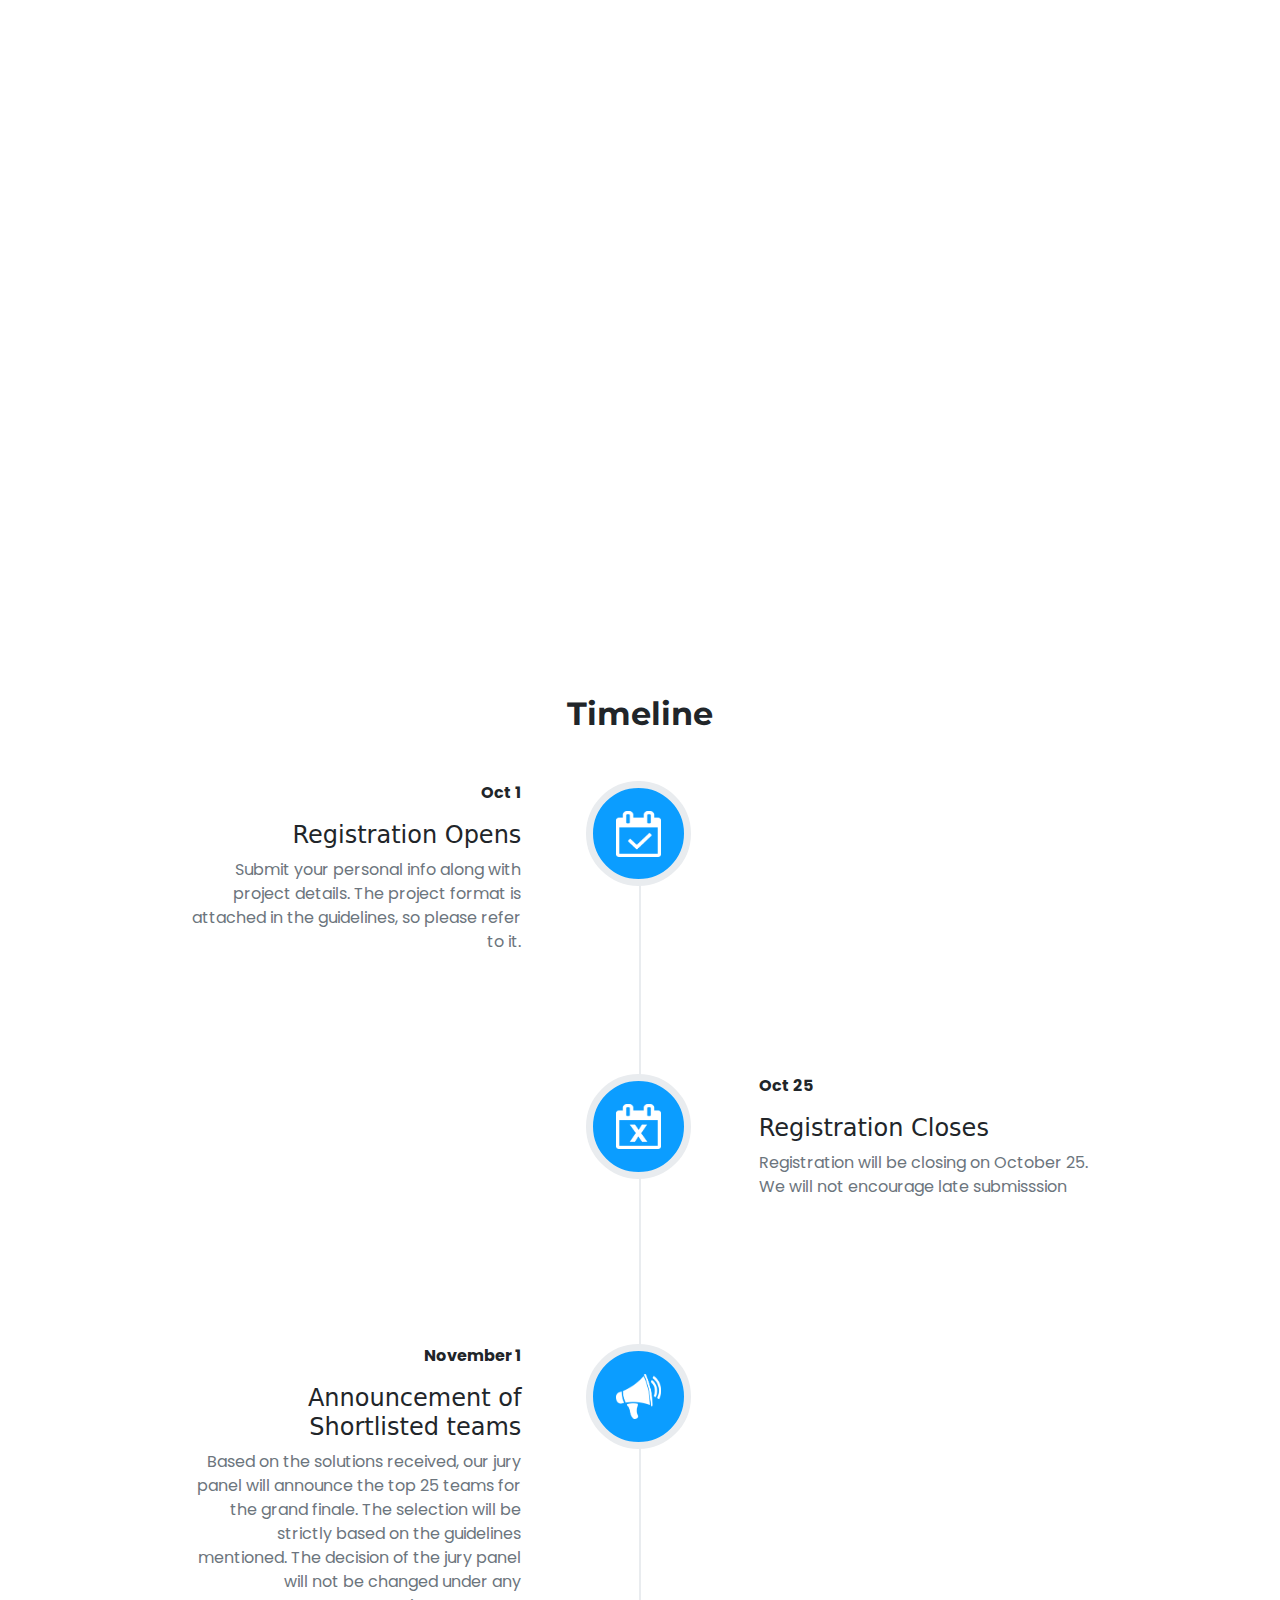
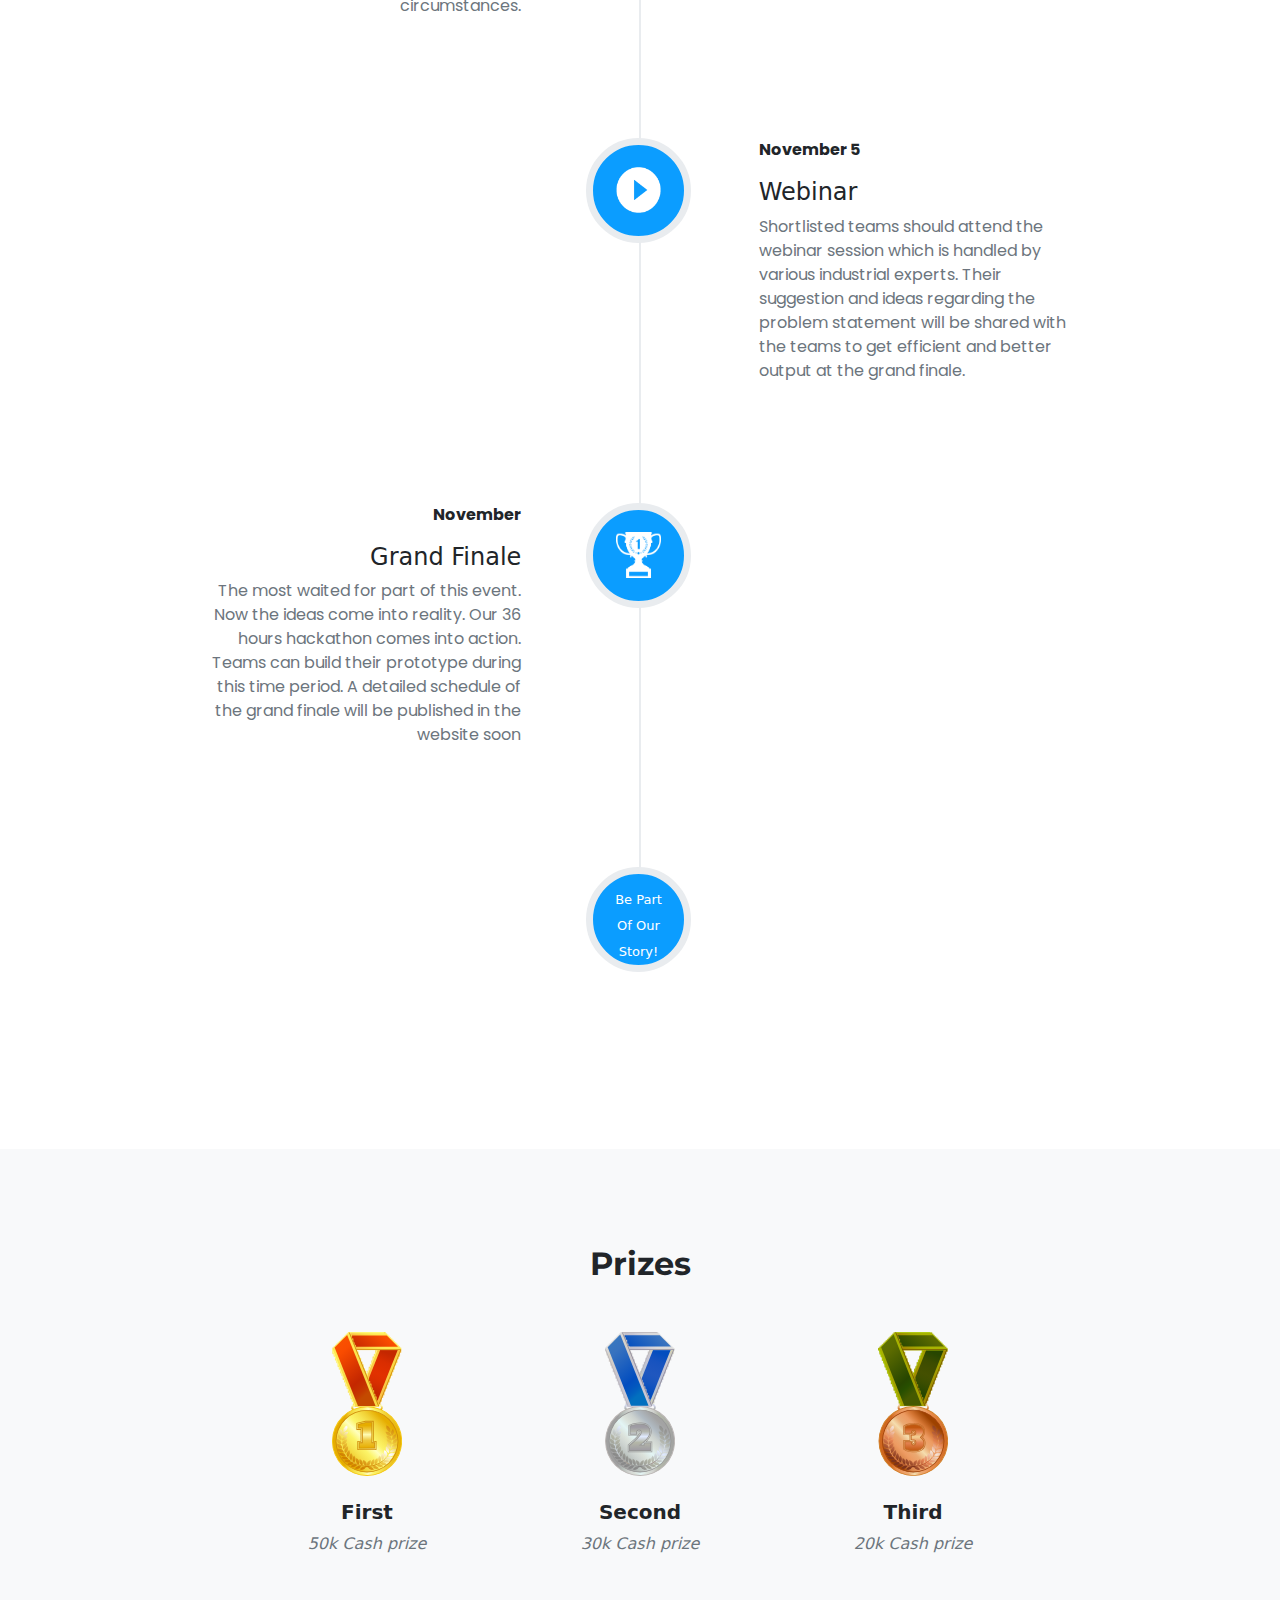
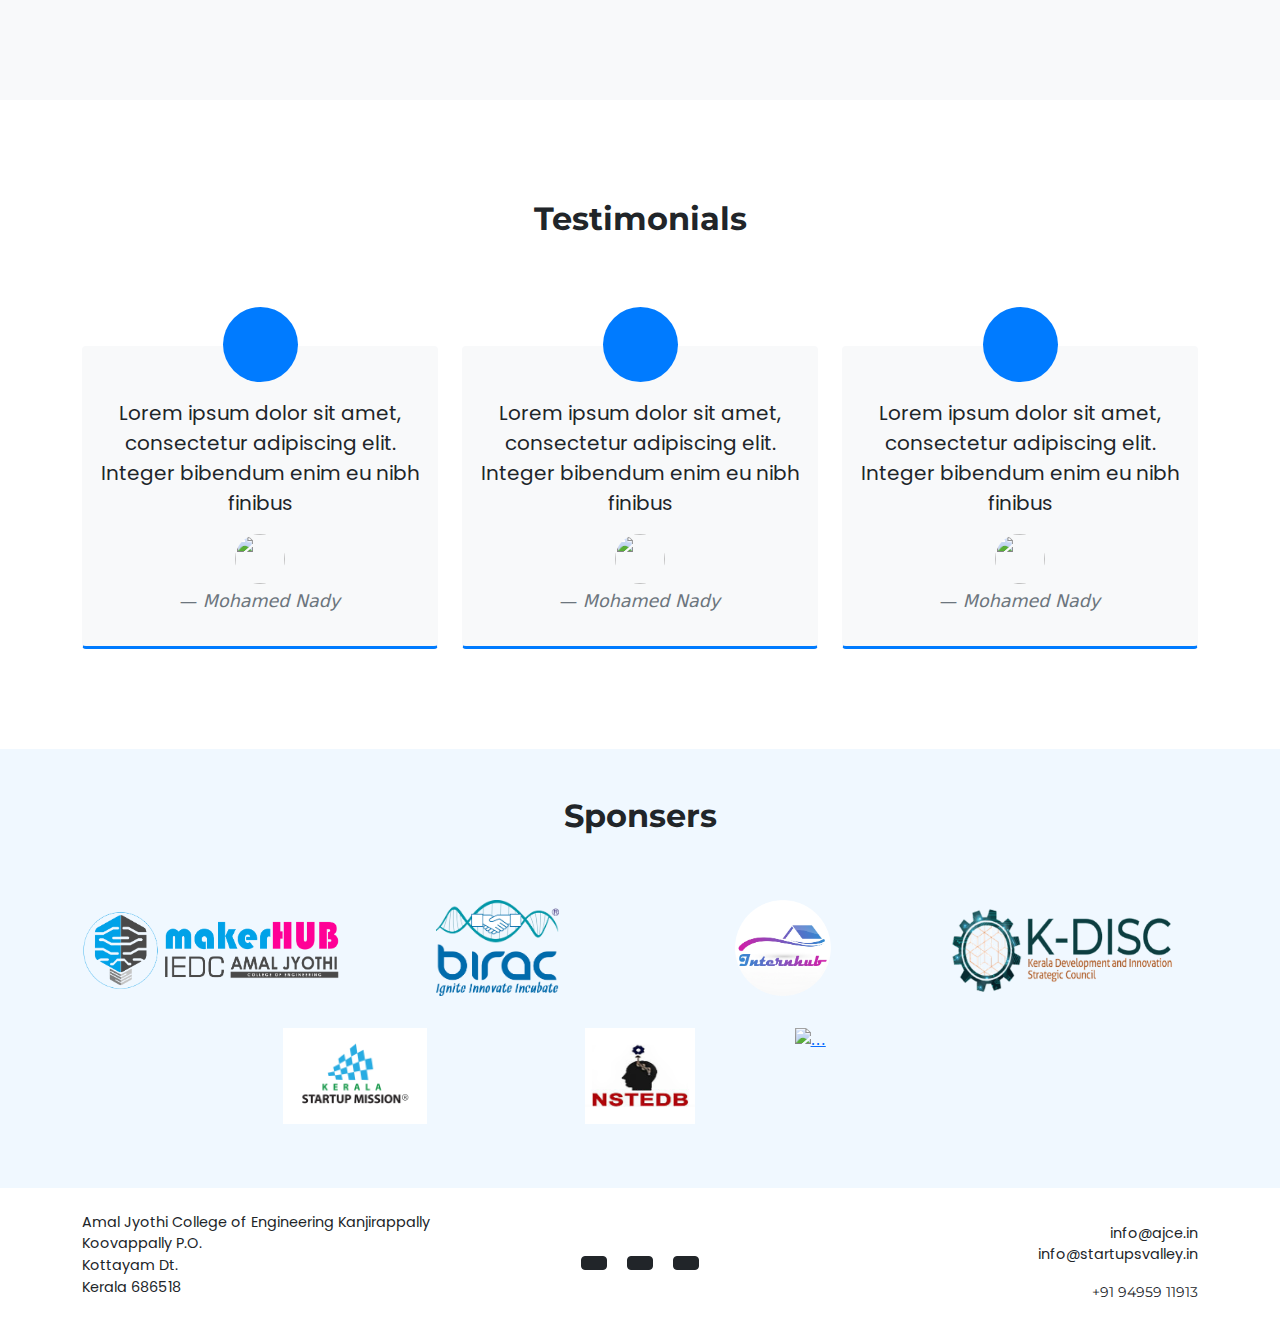
==== commit 0b713b24: "v3" ====
--- a/index.html
+++ b/index.html
@@ -18,6 +18,8 @@
 
         <script>(function(w, d) { w.CollectId = "6150b161e3ebf6511abde474"; var h = d.head || d.getElementsByTagName("head")[0]; var s = d.createElement("script"); s.setAttribute("type", "text/javascript"); s.async=true; s.setAttribute("src", "https://collectcdn.com/launcher.js"); h.appendChild(s); })(window, document);</script>
 
+
+
     </head>
     <body class="d-flex flex-column h-100">
         <main class="flex-shrink-0">
@@ -28,18 +30,19 @@
                     <div class="heading-brand" style="display: flex;  align-items: center; justify-content: start; color: white;">
                         <a class="navbar-brand" style="margin-right: 0px !important;" href="index.html"><img width="75px" height="45px" src="./assets/norml (1).png" alt=""></a>
 
-                    <h3 style="margin-top: 9px;">Inohack</h3>
+                    <h3>Inohack</h3>
                     </div>
                     
                     <button class="navbar-toggler" type="button" data-bs-toggle="collapse" data-bs-target="#navbarSupportedContent" aria-controls="navbarSupportedContent" aria-expanded="false" aria-label="Toggle navigation"><span class="navbar-toggler-icon"></span></button>
                     <div class="collapse navbar-collapse" id="navbarSupportedContent">
                         <ul class="navbar-nav ms-auto mb-2 mb-lg-0">
                             <li  class="nav-item"><a class="nav-link" href="index.html">Home</a></li>
-                            <li class="nav-item"><a class="nav-link" href="#about">About</a></li>
-                            <li class="nav-item"><a class="nav-link" href="#themes">Themes</a></li>
-                            <li class="nav-item"><a class="nav-link" href="#prizes">Prizes</a></li>
-                            <li class="nav-item"><a class="nav-link" href="#partners">Partners</a></li>
-                            <li class="nav-item"><a class="nav-link" href="#footer">Contact</a></li>
+                            <li class="nav-item"><a class="nav-link" href="#about-nav">About</a></li>
+                            <li class="nav-item"><a class="nav-link" href="#themes-nav">Themes</a></li>
+                            <li class="nav-item"><a class="nav-link" href="#timeline-nav">Timeline</a></li>
+                            <li class="nav-item"><a class="nav-link" href="#prizes-nav">Prizes</a></li>
+                            <li class="nav-item"><a class="nav-link" href="#partners-nav">Partners</a></li>
+                            <li class="nav-item"><a class="nav-link" href="#footer-nav">Contact</a></li>
 
 
 <!-- 
@@ -61,8 +64,6 @@
                             </li>
  -->
 
-
-
                         </ul>
                     </div>
                 </div>
@@ -75,10 +76,10 @@
                             <div class="my-5 text-center text-xl-start">
                                 <h1 class="display-6 fw-bolder text-white mb-2 " style="animation: letftoright 1.5s ease-in-out forwards;" >Unravel the new dimensions</h1>
                                 <p class="small-text-size fw-normal text-white-50 " style="animation: letftoright 1.5s  ease-in-out forwards;">Inohack is a global is a two-day virtual hackathon rooted with intention and determination to solve the real-world problems/challenges within the time frame.</p>
-                               
-
-
-                                <section class="coming-soon" style="animation: letftoright 1.5s ease-in-out forwards;">
+                                <a style="width: 200px; animation: letftoright 1.5s ease-in-out forwards;" class="btn btn-primary btn-lg px-4 me-sm-3 "  href="#features">Register</a> 
+
+
+                                <section class="coming-soon " style="animation: letftoright 1.5s ease-in-out forwards;">
                                     <div>
                                         <!-- <h2>Coming soon</h2> -->
                                         <div  class="countdown">
@@ -114,10 +115,10 @@
 
                                         </div>
                                         
-                                        <div style="display: flex; align-items: center; justify-content: center;">
+                                        <!-- <div style="display: flex; align-items: center; justify-content: center;">
                                     <a style="width: 250px;" class="btn btn-primary btn-lg px-4 me-sm-3 mt-5"  href="#features">Register</a> 
     
-                                        </div>
+                                        </div> -->
                                         
                                     </div>
                             
@@ -129,8 +130,8 @@
 
                             </div>
                         </div>
-                        <div class="col-xl-5 col-xxl-6 order-md-1 d-xl-block d-none text-center">
-                            <div class="home-back-img" style=" animation: slideIn 1.5s ease-in-out forwards; background: linear-gradient(90deg, rgb(37, 97, 146) 0%, rgb(34, 91, 141) 35%, rgb(23, 86, 138) 100%); clip-path: circle(48.6% at 50% 50%); height: 35rem; width: 35rem; "><img class="img-fluid rounded-3 my-5" style="margin-left: 10px; width: 90%; height: 90%;" src="./assets/home-illustration.svg" alt="..." /></div>
+                        <div class="col-xl-5 col-xxl-6 order-md-1 d-xl-block d-none text-center" >
+                            <div class="home-svg-cont" style=" animation: slideIn 1.5s ease-in-out forwards; background: linear-gradient(90deg, rgb(37, 97, 146) 0%, rgb(34, 91, 141) 35%, rgb(23, 86, 138) 100%); clip-path: circle(48.6% at 50% 50%); "><img class="img-fluid rounded-3 my-5" style="margin-left: 10px; width: 90%; height: 90%;" src="./assets/home-illustration.svg" alt="..." /></div>
                         </div>
                     </div>
                 </div>
@@ -140,69 +141,71 @@
 
             <!-- About  -->
 
-            <section id="about" class="py-5 reveal">
-                <div style="padding: 0 2rem 0 2rem !important;" class="container px-5 my-5">
-                    <!-- <div class="row gx-5 justify-content-center">
-                        <div class="col-lg-8 col-xl-6">
-                            <div class="text-center">
-                                <h2 class="fw-bolder">About Hackathon</h2>
-                                <p class="fs-5 mb-4">Science is an enterprise that should be cherished as an activity of the free human mind. Because it transforms who we are, how we live, and it gives us an understanding of our place in the universe.</p>    
-                            </div>
-                        </div>
-                    </div> -->
-
-                    <div class="row justify-content-center">
-
-                        <h2 class="fw-bolder d-flex justify-content-center hack-heading " >About Hackathon</h2>
-                        <p style="text-align: center;" class="fs-5 mb-4 ">Inohack is an international Indo-Germanic hackathon initiated by two esteemed institutions namely, SRH University Heidelberg and Amal Jyothi College of Engineering. The 48-hours long live event will be conducted in three gripping phases. The expected participants of the event are proficient computer programmers, software developers, graphic designers, domain experts, tech and startup enthusiasts.</p>    
-                            
-                    </div>
-
-                    
-                    
-<section>
-
-
-    <div class="my-card-container ">
-        <div class="my-card">
-            <div class="my-box">
-                <div class="card-content">
-                    <!-- <h2>01</h2> -->
-                    <h3>Team</h3>
-                    <p>The teams will compete against each other and time to showcase the best solutions by daunting the programming skills and win huge prizes.</p>
-                    <!-- <a href="#">Read More</a> -->
+            <div id="about-nav">
+                <section id="about" class="py-5 reveal">
+                    <div style="padding: 0 2rem 0 2rem !important;" class="container px-5 my-5">
+                        <!-- <div class="row gx-5 justify-content-center">
+                            <div class="col-lg-8 col-xl-6">
+                                <div class="text-center">
+                                    <h2 class="fw-bolder">About Hackathon</h2>
+                                    <p class="fs-5 mb-4">Science is an enterprise that should be cherished as an activity of the free human mind. Because it transforms who we are, how we live, and it gives us an understanding of our place in the universe.</p>    
+                                </div>
+                            </div>
+                        </div> -->
+    
+                        <div class="row justify-content-center">
+    
+                            <h2 class="fw-bolder d-flex justify-content-center hack-heading " >About Hackathon</h2>
+                            <p style="text-align: center;" class="fs-5 mb-4 ">Inohack is an international Indo-Germanic hackathon initiated by two esteemed institutions namely, SRH University Heidelberg and Amal Jyothi College of Engineering. The 48-hours long live event will be conducted in three gripping phases. The expected participants of the event are proficient computer programmers, software developers, graphic designers, domain experts, tech and startup enthusiasts.</p>    
+                                
+                        </div>
+    
+                        
+                        
+    <section>
+    
+    
+        <div class="my-card-container ">
+            <div class="my-card">
+                <div class="my-box">
+                    <div class="card-content">
+                        <!-- <h2>01</h2> -->
+                        <h3>Team</h3>
+                        <p>The teams will compete against each other and time to showcase the best solutions by daunting the programming skills and win huge prizes.</p>
+                        <!-- <a href="#">Read More</a> -->
+                    </div>
+                </div>
+            </div>
+    
+            <div class="my-card">
+                <div class="my-box">
+                    <div class="card-content">
+                        <!-- <h2>02</h2> -->
+                        <h3>Model</h3>
+                        <p>Coordinate with your team and build your project at the comfort of your own place. No need to visit the centre.</p>
+                        <!-- <a href="#">Read More</a> -->
+                    </div>
+                </div>
+            </div>
+    
+            <div class="my-card">
+                <div class="my-box">
+                    <div class="card-content">
+                        <!-- <h2>03</h2> -->
+                        <h3>International level</h3>
+                        <p>The participants will be from all over the nation and we see the best minds of the nation who would explore software solutions to various problems.</p>
+                        <!-- <a href="#">Read More</a> -->
+                    </div>
                 </div>
             </div>
         </div>
-
-        <div class="my-card">
-            <div class="my-box">
-                <div class="card-content">
-                    <!-- <h2>02</h2> -->
-                    <h3>Model</h3>
-                    <p>Coordinate with your team and build your project at the comfort of your own place. No need to visit the centre.</p>
-                    <!-- <a href="#">Read More</a> -->
-                </div>
+    
+        
+    </section>
+                        
+                    </div>
+                </section>
             </div>
-        </div>
-
-        <div class="my-card">
-            <div class="my-box">
-                <div class="card-content">
-                    <!-- <h2>03</h2> -->
-                    <h3>International level</h3>
-                    <p>The participants will be from all over the nation and we see the best minds of the nation who would explore software solutions to various problems.</p>
-                    <!-- <a href="#">Read More</a> -->
-                </div>
-            </div>
-        </div>
-    </div>
-
-    
-</section>
-                    
-                </div>
-            </section>
 
             <!-- themes -->
 
@@ -214,68 +217,66 @@
                     
             </div> -->
 
-
-
-            <section id="themes" class="py-5">
-
-               
-
-                <div class="container reveal">
-
-                    <div class="row justify-content-center">
-
-                        <h2 class="fw-bolder d-flex  mb-5 justify-content-center hack-heading " >Problem Statements</h2> 
-                    </div>
-
-
-                    <div class="row  align-items-center">
-                        <div class="col-lg-6 order-first order-lg-last themes-row"><img class="img-fluid rounded mb-5 mb-lg-0" src="./assets/problemstatement-background2.svg" alt="..." /></div>
-                        <div class="col-lg-6">
-                            <div class="mb-2">
-                                <div class="card-body">
-                                    <div class="d-flex">
-                                        <img height="50px" width="50px" style="margin-top: 15px;" src="./assets/smart-farming (1).png"/>
-                                        <div class="ms-4">
-                                            <h4>Agritech</h4>
-                                            <p class="mb-1">Seeking effective solutions for the major challenges faced in agriculture/farming, the agricultural governance sector, as well as the youth’s participation in agriculture and farming.</p>
+            <div id="themes-nav" >
+                <section id="themes" class="py-5 reveal">
+
+                    <div class="text-center">
+                        <h2 class="fw-bolder d-flex justify-content-center hack-heading" >About Hackathon</h2>
+    
+                    </div>
+    
+                    
+    
+                    <div class="container ">
+                        <div class="row  align-items-center">
+                            <div class="col-lg-6 order-first order-lg-last themes-row"><img class="img-fluid rounded mb-5 mb-lg-0" src="./assets/problemstatement-background2.svg" alt="..." /></div>
+                            <div class="col-lg-6">
+                                <div class="mb-2">
+                                    <div class="card-body">
+                                        <div class="d-flex">
+                                            <img height="50px" width="50px" style="margin-top: 15px;" src="./assets/smart-farming (1).png"/>
+                                            <div class="ms-4">
+                                                <h4>Agritech</h4>
+                                                <p class="mb-1">Seeking effective solutions for the major challenges faced in agriculture/farming, the agricultural governance sector, as well as the youth’s participation in agriculture and farming.</p>
+                                            </div>
                                         </div>
                                     </div>
                                 </div>
-                            </div>
-                            
-                            <div class="mb-2">
-                                <div class="card-body">
-                                    <div class="d-flex">
-                                        <img height="50px" width="50px" style="margin-top: 15px;" src="./assets/conveyor.png"/>
-
-                                        <div class="ms-4">
-                                            <h4>Foodtech</h4>
-
-                                            <p class="mb-1">Develop new solutions that supports  food technology sectors like supply chain management,  quality check etc.</p>
+                                
+                                <div class="mb-2">
+                                    <div class="card-body">
+                                        <div class="d-flex">
+                                            <img height="50px" width="50px" style="margin-top: 15px;" src="./assets/conveyor.png"/>
+    
+                                            <div class="ms-4">
+                                                <h4>Foodtech</h4>
+    
+                                                <p class="mb-1">Develop new solutions that supports  food technology sectors like supply chain management,  quality check etc.</p>
+                                            </div>
                                         </div>
                                     </div>
                                 </div>
-                            </div>
-
-
-                            <div class="mb-2">
-                                <div class="card-body">
-                                    <div class="d-flex">
-                                        <img height="50px" width="50px" style="margin-top: 15px;" src="./assets/healthcare.png"/>
-                                        <div class="ms-4">
-                                            <h4>Healthcare</h4>
-                                            <p class="mb-1">Develop an innovative solution that resolves the problems faced by the health sectors, especially in case of consultations, vital parameter collection,  data analysis, disease predictions, etc.</p>
+    
+    
+                                <div class="mb-2">
+                                    <div class="card-body">
+                                        <div class="d-flex">
+                                            <img height="50px" width="50px" style="margin-top: 15px;" src="./assets/healthcare.png"/>
+                                            <div class="ms-4">
+                                                <h4>Healthcare</h4>
+                                                <p class="mb-1">Develop an innovative solution that resolves the problems faced by the health sectors, especially in case of consultations, vital parameter collection,  data analysis, disease predictions, etc.</p>
+                                            </div>
                                         </div>
                                     </div>
                                 </div>
-                            </div>
-
-
-
-                        </div>
-                    </div>
-                </div>
-            </section>
+    
+    
+    
+                            </div>
+                        </div>
+                    </div>
+                </section>
+            </div>
 
 
             
@@ -346,13 +347,17 @@
 
  -->
 
-
+            <section id="timeline-nav">
+                
 
  <section class="page-section" id="">
     <div class="container">
-        <div class="row justify-content-center">
-            <h2 class="fw-bolder d-flex  mb-5 justify-content-center hack-heading " >Timeline</h2> 
+        <div class="text-center mb-2">
+            <h2 class="fw-bolder d-flex justify-content-center mb-5 hack-heading " >Timeline</h2>
+
         </div>
+
+        
         <ul class="timeline">
             <li >
                 <div class="timeline-image"><img  class=" prize-image-1 img-fluid" src="./assets/timeline-registation-start.png" alt="..." /></div>
@@ -425,6 +430,7 @@
         </ul>
     </div>
 </section>
+            </section>
 
 
 
@@ -442,37 +448,43 @@
 
 
 
-            <section id="prizes" class="py-5 bg-light">
-                <div class="container px-5 my-5">
-                    <div class="text-center pb-5">
-                        <h2 class="fw-bolder hack-heading">Prizes</h2>
-                        <!-- <p class="lead fw-normal text-muted mb-5">Contrary to popular belief, Lorem Ipsum is not simply random text </p> -->
-                    </div>
-                    <div class="row gx-5 row-cols-1 row-cols-sm-2 row-cols-xl-4 justify-content-center">
-                        <div class="col mb-5 mb-5 mb-xl-0">
-                            <div class="text-center">
-                                <img height="40px !important" class="img-fluid prize-image  mb-4 px-4" src="./assets/prize-first.svg" alt="..." />
-                                <h5 class="fw-bolder">First</h5>
-                                <div class="fst-italic text-muted">50k Cash prize</div>
-                            </div>
-                        </div>
-                        
-                        <div class="col mb-5 mb-5 mb-sm-0">
-                            <div class="text-center">
-                                <img class="img-fluid prize-image  mb-4 px-4" src="./assets/prize-second.svg" alt="..." />
-                                <h5 class="fw-bolder">Second</h5>
-                                <div class="fst-italic text-muted">30k Cash prize</div>
-                            </div>
-                        </div>
-                        <div class="col mb-5">
-                            <div class="text-center">
-                                <img class="img-fluid prize-image  mb-4 px-4" src="./assets/prize-third.svg" alt="..." />
-                                <h5 class="fw-bolder">Third</h5>
-                                <div class="fst-italic text-muted">20k Cash prize</div>
-                            </div>
-                        </div>
-                    </div>
-                </div>
+            <section id="prizes-nav">
+                <section id="prizes" class="py-5 bg-light">
+                    <div class="container px-5 my-5">
+                        <div class="text-center mb-2">
+                            <h2 class="fw-bolder d-flex justify-content-center mb-5 hack-heading " >Prizes</h2>
+                
+                        </div>
+                        <!-- <div class="text-center pb-5">
+                            <h2 class="fw-bolder"></h2>
+                            <p class="lead fw-normal text-muted mb-5">Contrary to popular belief, Lorem Ipsum is not simply random text </p>
+                        </div> -->
+                        <div class="row gx-5 row-cols-1 row-cols-sm-2 row-cols-xl-4 justify-content-center">
+                            <div class="col mb-5 mb-5 mb-xl-0">
+                                <div class="text-center">
+                                    <img height="40px !important" class="img-fluid prize-image  mb-4 px-4" src="./assets/prize-first.svg" alt="..." />
+                                    <h5 class="fw-bolder">First</h5>
+                                    <div class="fst-italic text-muted">50k Cash prize</div>
+                                </div>
+                            </div>
+                            
+                            <div class="col mb-5 mb-5 mb-sm-0">
+                                <div class="text-center">
+                                    <img class="img-fluid prize-image  mb-4 px-4" src="./assets/prize-second.svg" alt="..." />
+                                    <h5 class="fw-bolder">Second</h5>
+                                    <div class="fst-italic text-muted">30k Cash prize</div>
+                                </div>
+                            </div>
+                            <div class="col mb-5">
+                                <div class="text-center">
+                                    <img class="img-fluid prize-image  mb-4 px-4" src="./assets/prize-third.svg" alt="..." />
+                                    <h5 class="fw-bolder">Third</h5>
+                                    <div class="fst-italic text-muted">20k Cash prize</div>
+                                </div>
+                            </div>
+                        </div>
+                    </div>
+                </section>
             </section>
 
 
@@ -488,7 +500,10 @@
             <div class="testimonials text-center">
 
                 <div class="container">
-                  <h2 class="hack-heading">Testimonials</h2>
+                    <div class="text-center mb-2">
+                        <h2 class="fw-bolder d-flex justify-content-center mb-5 hack-heading " >Testimonials</h2>
+            
+                    </div>
                   <div class="row">
                     <div class="col-md-6 col-lg-4">
                       <div class="card border-light bg-light text-center">
@@ -540,39 +555,47 @@
 
 
             <!-- Clients-->
-        <div id="partners" class="py-5" style="background-color: white;  ">
-            <div class="text-center">
-                <h2 class="fw-bolder hack-heading">Sponsers</h2>
-            </div>
-            <div class="container" >
-                <div style="display: flex; justify-content: center; align-items: center; flex-wrap:wrap" class="row align-items-center">
-                    <div class="col-md-3 col-sm-6 my-3">
-                        <a href="#!"><img class="img-fluid img-brand d-block mx-auto"  src="./assets/mh3.png" alt="..." /></a>
-                    </div>
-                    <div class="col-md-3 col-sm-6 my-3">
-                        <a href="#!"><img class="img-fluid img-brand d-block mx-auto" src="./assets/BIRAC Logo.png" alt="..." /></a>
-                    </div>
-                    <div class="col-md-3 col-sm-6 my-3">
-                        <a href="#!"><img class="img-fluid img-brand d-block mx-auto" src="./assets/internhublogo.png" alt="..." /></a>
-                    </div>
-                    <div class="col-md-3 col-sm-6 my-3">
-                        <a href="#!"><img class="img-fluid img-brand d-block mx-auto" src="./assets/KDISC.png" alt="..." /></a>
-                    </div>
-                    <div class="col-md-3 col-sm-6 my-3">
-                        <a href="#!"><img class="img-fluid img-brand d-block mx-auto" src="./assets/ksum_logo1.png" alt="..." /></a>
-                    </div>
-
-                    <div class="col-md-3 col-sm-6 my-3">
-                        <a href="#!"><img class="img-fluid img-brand d-block mx-auto" src="./assets/NSTEDB.png" alt="..." /></a>
-                    </div>
-
-                    <div class="col-md-3 col-sm-6 my-3">
-                        <a href="#!"><img class="img-fluid img-brand d-block mx-auto" src="./assets/sv logo hq.png" alt="..." /></a>
-                    </div>
-
-                </div>
-            </div>
-        </div>
+            <section id="prizes-nav">
+
+                <div id="partners" class="py-5" style="background-color: aliceblue;" >
+            
+
+                    <div class="text-center mb-2">
+                        <h2 class="fw-bolder d-flex justify-content-center mb-5 hack-heading" >Sponsers</h2>
+            
+                    </div>
+                    
+                    <div class="container" >
+                        <div style="display: flex; justify-content: center; align-items: center; flex-wrap:wrap" class="row align-items-center">
+                            <div class="col-md-3 col-sm-6 my-3">
+                                <a href="#!"><img class="img-fluid img-brand d-block mx-auto"  src="./assets/mh3.png" alt="..." /></a>
+                            </div>
+                            <div class="col-md-3 col-sm-6 my-3">
+                                <a href="#!"><img class="img-fluid img-brand d-block mx-auto" src="./assets/BIRAC Logo.png" alt="..." /></a>
+                            </div>
+                            <div class="col-md-3 col-sm-6 my-3">
+                                <a href="#!"><img class="img-fluid img-brand d-block mx-auto" src="./assets/internhublogo.png" alt="..." /></a>
+                            </div>
+                            <div class="col-md-3 col-sm-6 my-3">
+                                <a href="#!"><img class="img-fluid img-brand d-block mx-auto" src="./assets/KDISC.png" alt="..." /></a>
+                            </div>
+                            <div class="col-md-3 col-sm-6 my-3">
+                                <a href="#!"><img class="img-fluid img-brand d-block mx-auto" src="./assets/ksum_logo1.png" alt="..." /></a>
+                            </div>
+        
+                            <div class="col-md-3 col-sm-6 my-3">
+                                <a href="#!"><img class="img-fluid img-brand d-block mx-auto" src="./assets/NSTEDB.png" alt="..." /></a>
+                            </div>
+        
+                            <div class="col-md-3 col-sm-6 my-3">
+                                <a href="#!"><img class="img-fluid img-brand d-block mx-auto" src="./assets/sv logo hq.png" alt="..." /></a>
+                            </div>
+        
+                        </div>
+                    </div>
+                </div>
+            </section>
+        
 
          
             <!-- branding -->
--- a/css/style.css
+++ b/css/style.css
@@ -1,6 +1,5 @@
 
-
-
+/* coming soon  */
 
 @import url('https://fonts.googleapis.com/css2?family=Poppins:wght@300&display=swap');
 
@@ -17,9 +16,6 @@
 .hack-heading{
   font-family: 'Montserrat', sans-serif !important;
 }
-
-/* coming soon  */
-
 
 
 button {
@@ -686,19 +682,14 @@
 }
 
 
-.heading-brand h6{
+.heading-brand h3{
   /* margin-left: -2px; */
+  font-weight: 600;
   font-size: 1.5rem;
-  font-weight: 600;
   margin-left: -.5rem;
-
-}
-
-
-
-
-
-
+  margin-top: 9px;
+
+}
 
 
 
@@ -706,29 +697,49 @@
 
 /* Extra small devices (phones, 600px and down) */
 @media only screen and (max-width: 600px) {
+
 }
 
 /* Small devices (portrait tablets and large phones, 600px and up) */
 @media only screen and (min-width: 600px) {
+
 }
 
 /* Medium devices (landscape tablets, 768px and up) */
 @media only screen and (min-width: 768px) {
-} 
+
+}
 
 /* Large devices (laptops/desktops, 992px and up) */
 @media only screen and (min-width: 992px) {
-  
-
-} 
+ 
+
+}
 
 /* Extra large devices (large laptops and desktops, 1200px and up) */
 @media only screen and (min-width: 1200px) {
 
-  .home-back-img{
-
+  .home-svg-cont{
+    width: 30rem !important;
+    height: 30rem !important;
+  }
+
+}
+@media only screen and (min-width: 1300px) {
+
+  .home-svg-cont{
+    width: 35rem !important;
+    height: 35rem !important;
+  }
+
+}
+
+@media only screen and (min-width: 1400px) {
+
+  .home-svg-cont{
+    width: 40rem !important;
     height: 40rem !important;
-    width: 40rem !important;
-  }
-  
-}+  }
+
+}
+
